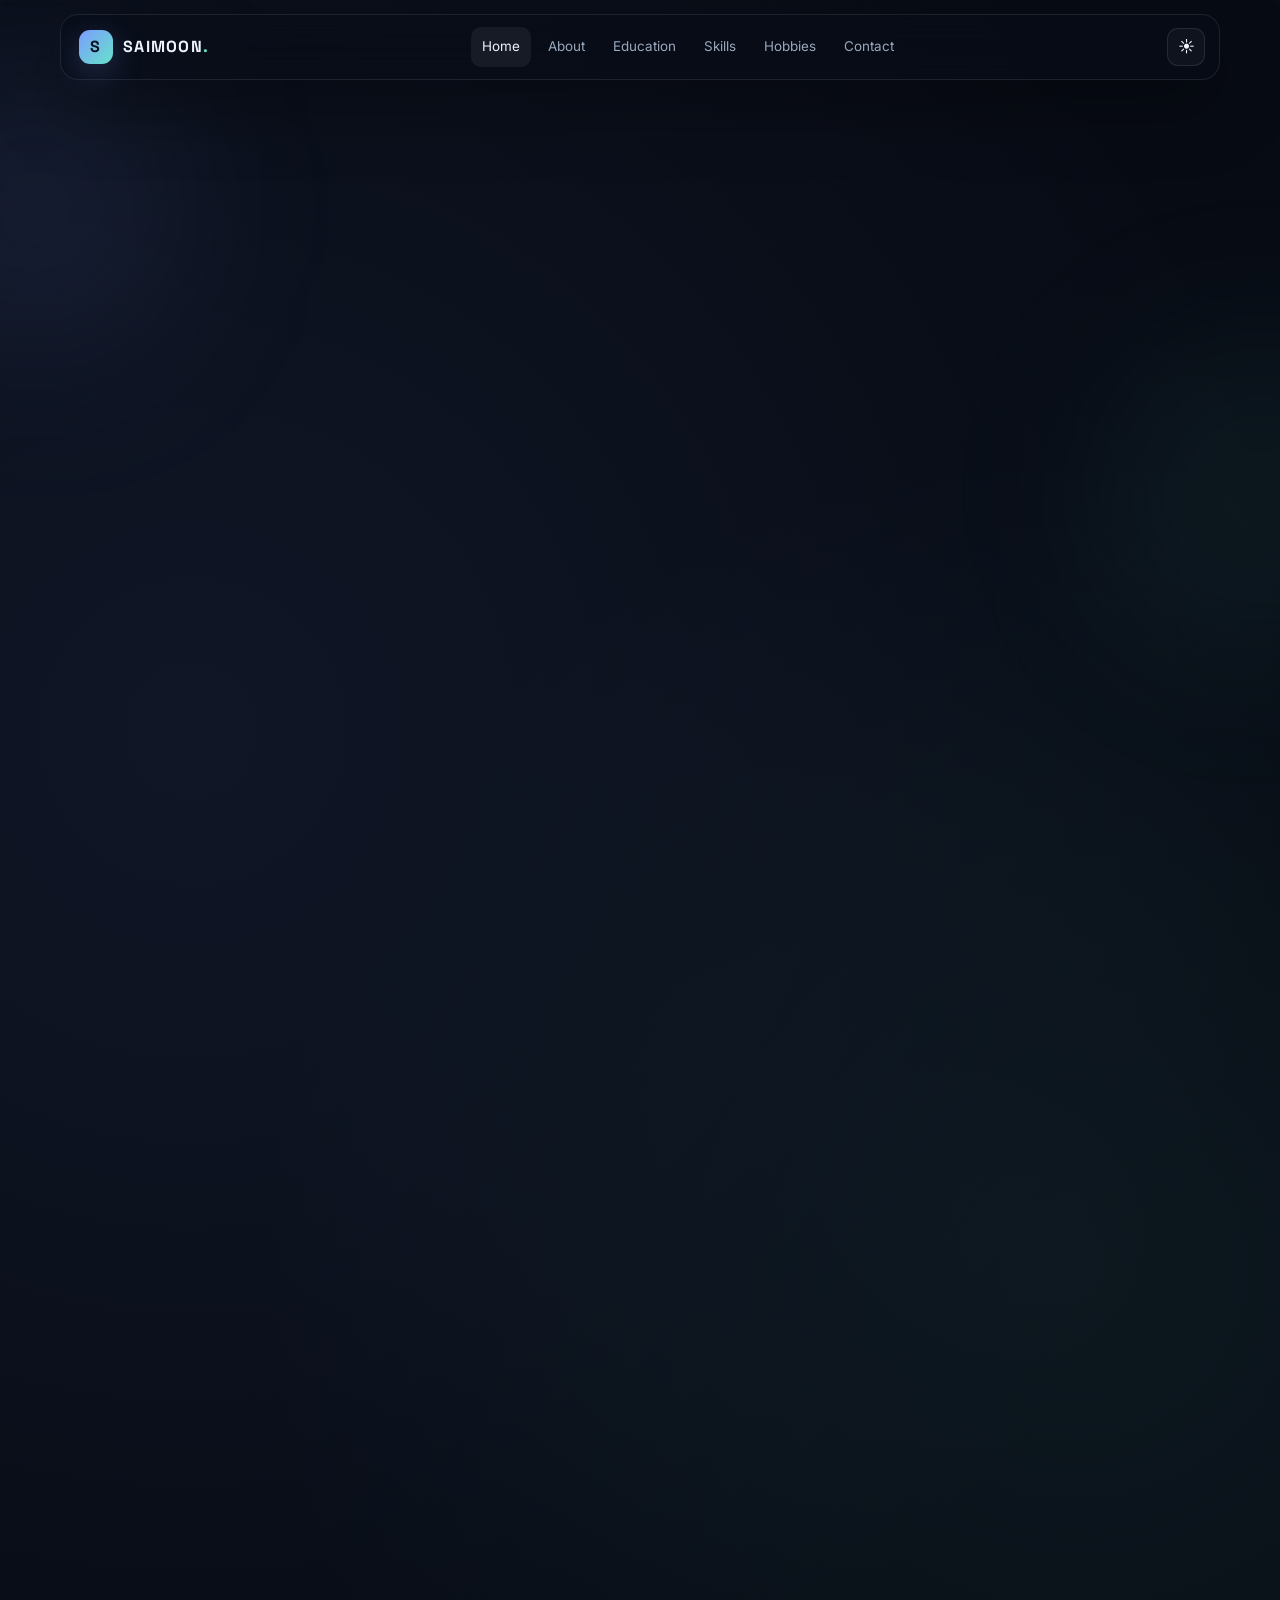
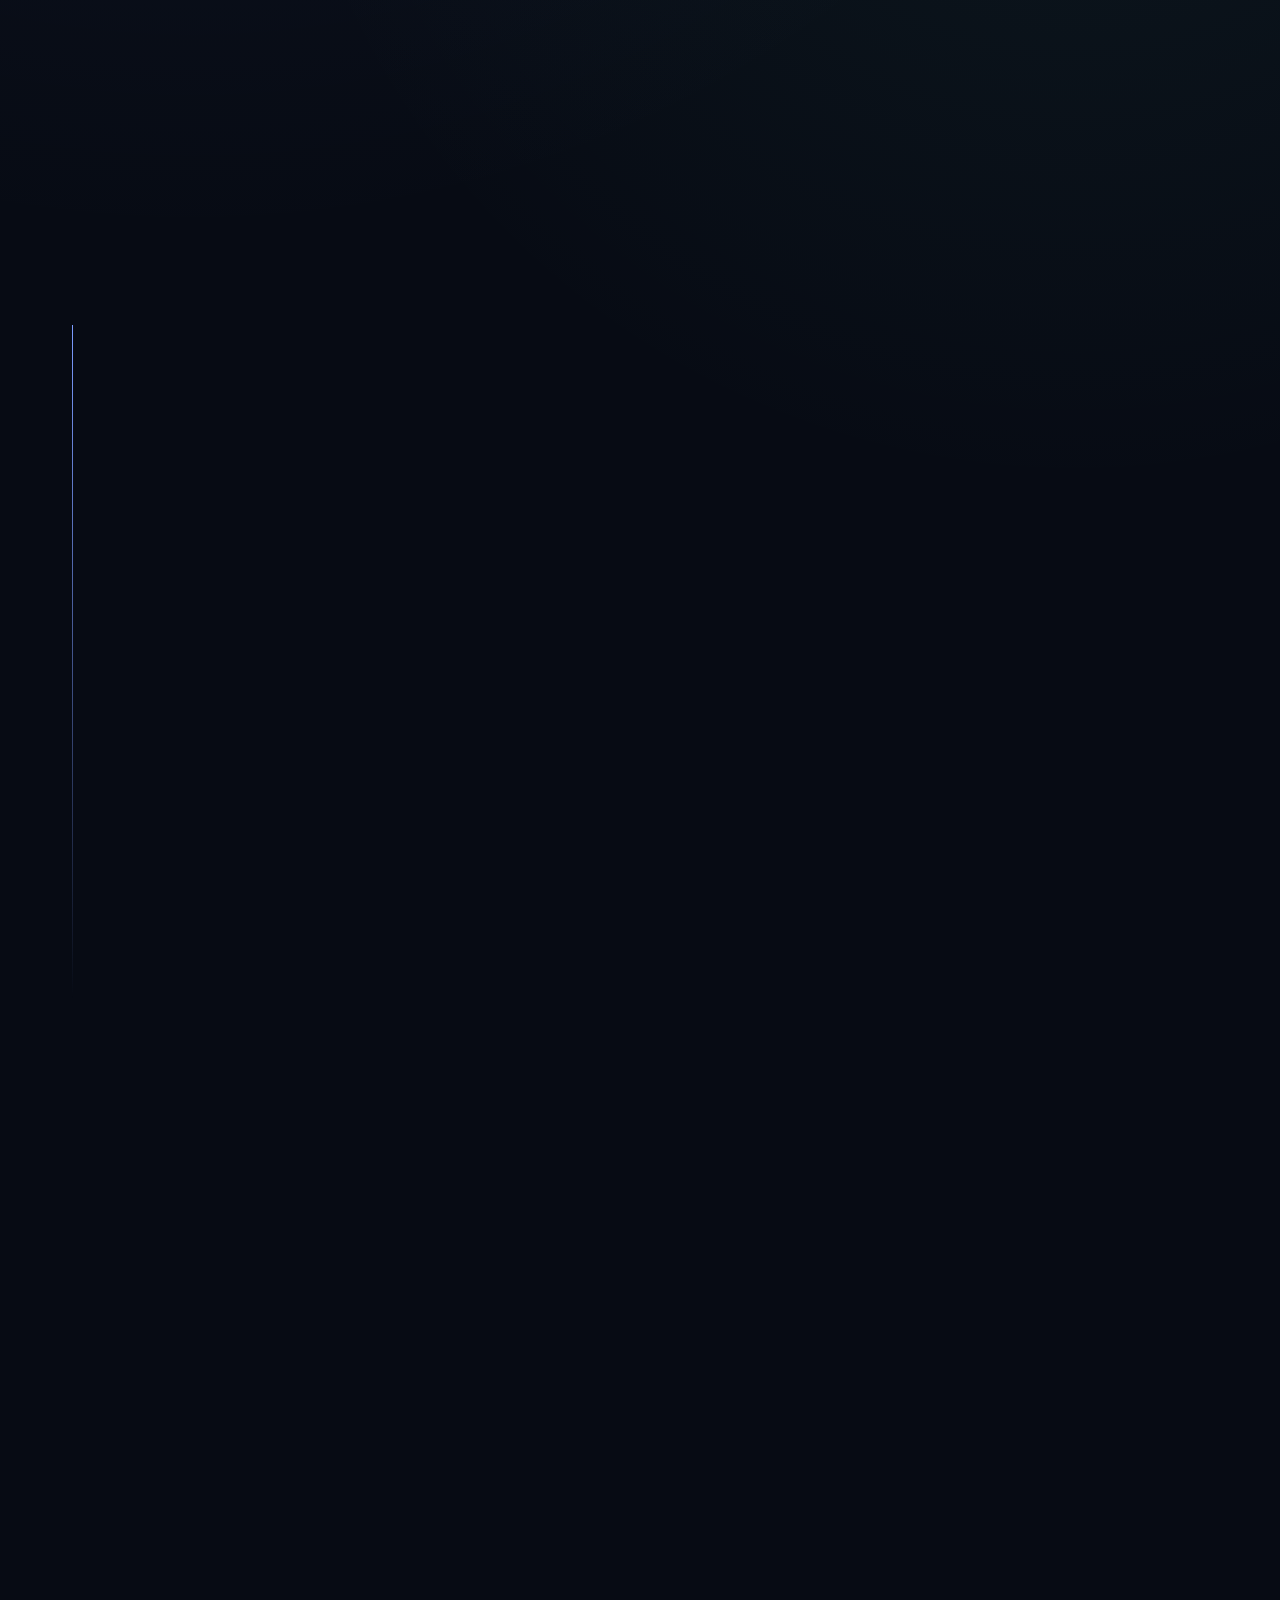
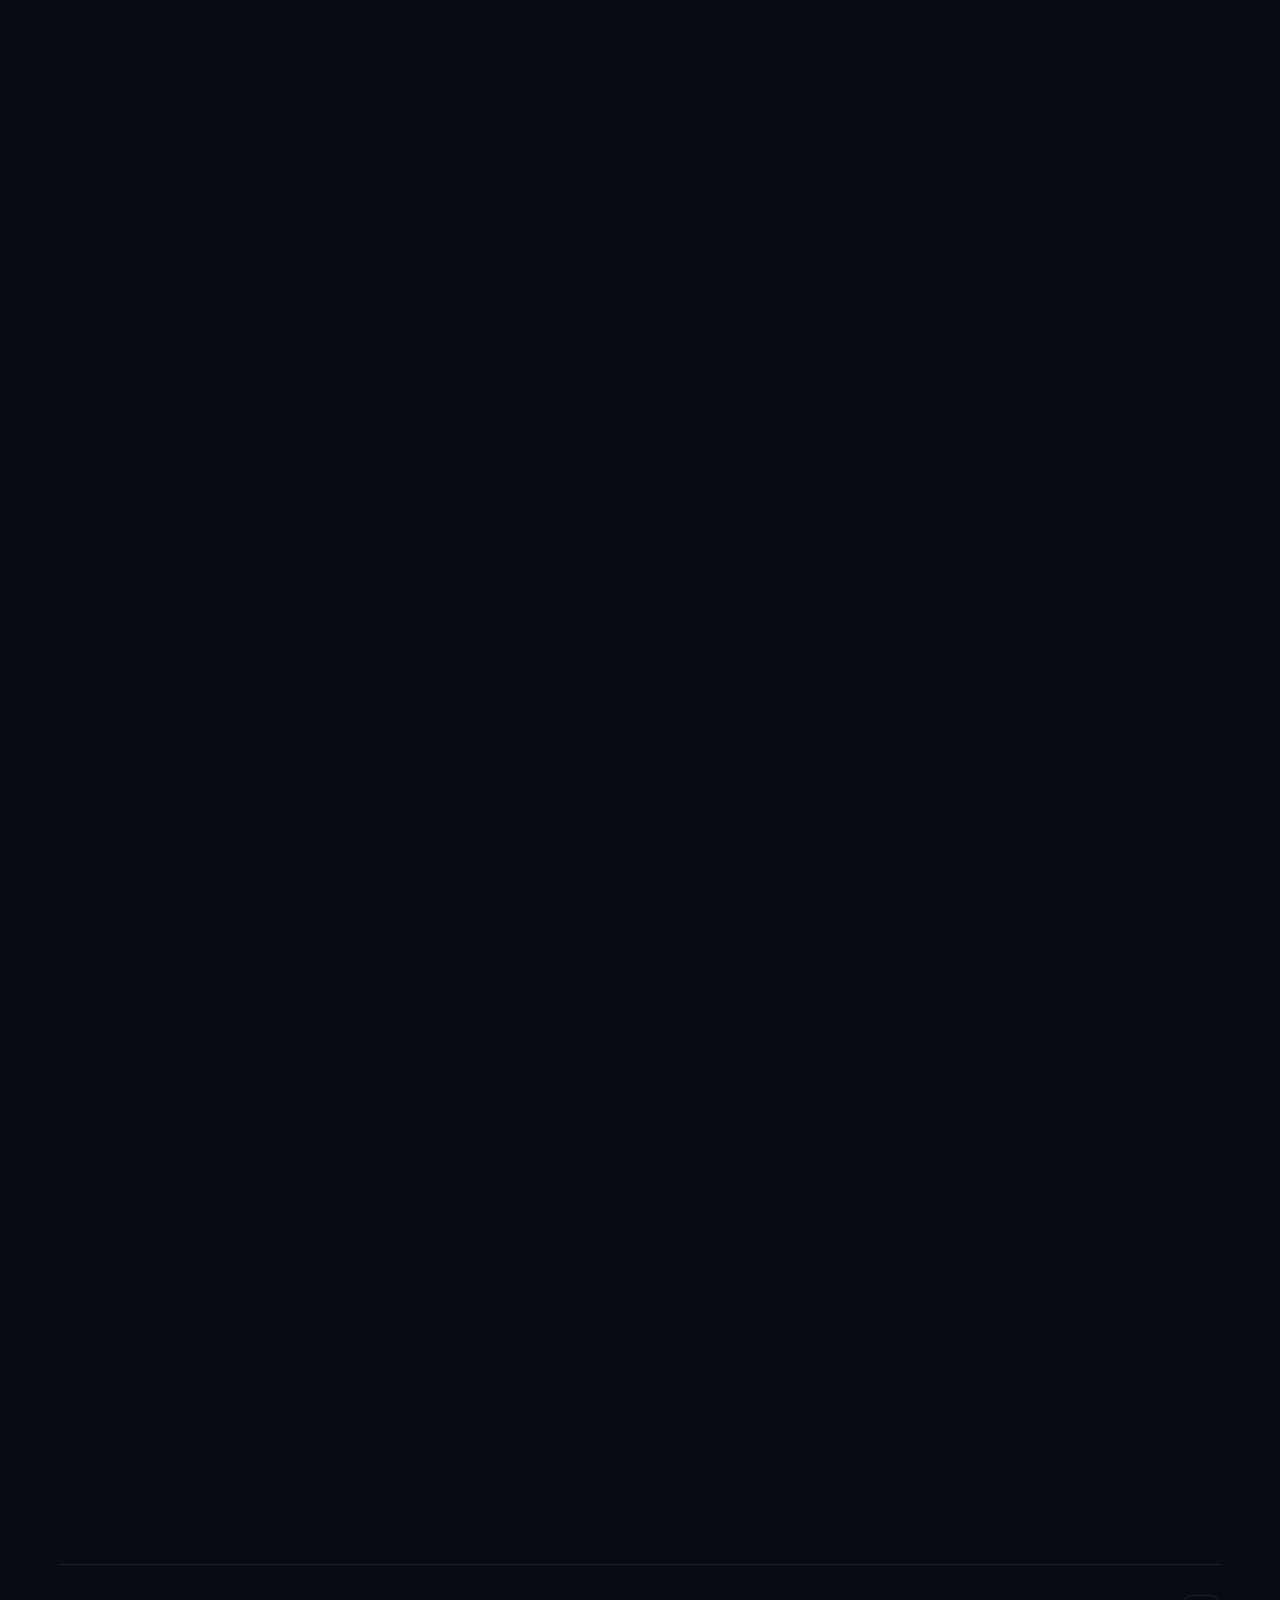
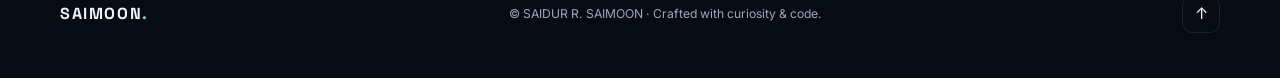
==== index.html @ 202119b1 "Add files via upload" ====
<!DOCTYPE html>
<html lang="en">
<head>
  <meta charset="UTF-8" />
  <meta name="viewport" content="width=device-width, initial-scale=1.0" />
  <meta name="theme-color" content="#0b1020" />
  <meta name="description" content="SAIDUR R. SAIMOON — Student | Soil Science | Web & Digital Enthusiast" />
  <title>SAIDUR R. SAIMOON — Portfolio</title>

  <link rel="preconnect" href="https://fonts.googleapis.com">
  <link rel="preconnect" href="https://fonts.gstatic.com" crossorigin>
  <link href="https://fonts.googleapis.com/css2?family=Inter:wght@400;500;600;700;800&family=Space+Grotesk:wght@500;600;700&display=swap" rel="stylesheet">
  <link rel="stylesheet" href="style.css" />
</head>

<body>
  <div class="bg-grid"></div>
  <div class="orb orb-1"></div>
  <div class="orb orb-2"></div>

  <header class="site-header" id="top">
    <a href="#home" class="brand" aria-label="Saimoon home">
      <span class="brand-mark">S</span>
      <span>SAIMOON<span class="dot">.</span></span>
    </a>

    <nav class="desktop-nav" aria-label="Main navigation">
      <a href="#home" class="nav-link active">Home</a>
      <a href="#about" class="nav-link">About</a>
      <a href="#education" class="nav-link">Education</a>
      <a href="#skills" class="nav-link">Skills</a>
      <a href="#hobbies" class="nav-link">Hobbies</a>
      <a href="#contact" class="nav-link">Contact</a>
    </nav>

    <div class="header-actions">
      <button class="icon-btn" id="themeToggle" aria-label="Toggle theme" title="Toggle theme">
        <span id="themeIcon">☀</span>
      </button>
      <button class="menu-btn icon-btn" id="menuToggle" aria-label="Open menu" aria-expanded="false">
        <span>☰</span>
      </button>
    </div>
  </header>

  <div class="mobile-menu" id="mobileMenu">
    <a href="#home">Home</a>
    <a href="#about">About</a>
    <a href="#education">Education</a>
    <a href="#skills">Skills</a>
    <a href="#hobbies">Hobbies</a>
    <a href="#contact">Contact</a>
  </div>

  <main>
    <section class="hero section" id="home">
      <div class="hero-content reveal">
        <p class="eyebrow"><span class="pulse-dot"></span> Available for Opportunities</p>
        <p class="hero-kicker">HELLO, I'M</p>
        <h1>SAIDUR R.<br><span>SAIMOON</span></h1>

        <div class="typing-wrap">
          <span>I’m a </span>
          <span id="typingText">Soil Science Student</span><span class="cursor">|</span>
        </div>

        <p class="hero-copy">
          Building a life around learning, creativity and useful digital skills —
          while studying Soil Science and exploring the web one project at a time.
        </p>

        <div class="hero-buttons">
          <a href="#about" class="btn btn-primary">Explore My Profile <span>↗</span></a>
          <a href="#contact" class="btn btn-ghost">Let's Connect</a>
        </div>

        <div class="mini-stats">
          <div><strong>2025–26</strong><span>Academic Session</span></div>
          <div><strong>Soil Science</strong><span>Department</span></div>
          <div><strong>Barishal</strong><span>Based In</span></div>
        </div>
      </div>

      <div class="hero-visual reveal reveal-delay">
        <div class="portrait-card">
          <div class="scanline"></div>
          <div class="portrait-ring ring-outer"></div>
          <div class="portrait-ring ring-inner"></div>
          <div class="portrait-core">
            <div class="initials">SR</div>
            <span>SAIMOON</span>
          </div>
          <div class="floating-tag tag-1">🌱 Soil Science</div>
          <div class="floating-tag tag-2">💻 Web & Digital</div>
          <div class="floating-tag tag-3">✦ Creative Mind</div>
        </div>
      </div>
    </section>

    <section class="section" id="about">
      <div class="section-heading reveal">
        <span class="section-number">01</span>
        <div>
          <p class="eyebrow">A little about me</p>
          <h2>Who Am I<span class="gradient-text">?</span></h2>
        </div>
      </div>

      <div class="about-grid">
        <article class="glass-card about-main reveal">
          <div class="card-icon">✦</div>
          <h3>Student, learner & creator</h3>
          <p>
            I’m an undergraduate Soil Science student with a growing interest in
            web design, programming, documentation and digital creativity.
            I enjoy taking an idea, giving it structure, and turning it into
            something simple, useful and visually clean.
          </p>
          <p>
            I believe progress comes from staying curious. So alongside academics,
            I keep building practical skills in communication, computer operation,
            Microsoft Office, internet research and basic web development.
          </p>

          <div class="quote-box">
            <span class="quote-mark">“</span>
            <p>Learn something. Build something. Improve something.</p>
          </div>
        </article>

        <aside class="glass-card facts-card reveal reveal-delay">
          <div class="facts-title">Quick Facts</div>
          <div class="fact-row"><span>College</span><strong>Government Barishal College</strong></div>
          <div class="fact-row"><span>Department</span><strong>Soil Science</strong></div>
          <div class="fact-row"><span>Location</span><strong>Barishal Sadar</strong></div>
          <div class="fact-row"><span>Blood Group</span><strong>B+</strong></div>
          <div class="fact-row"><span>Status</span><strong>Single</strong></div>
          <div class="fact-row"><span>Email</span><strong>srsaimoon@proton.me</strong></div>
        </aside>
      </div>
    </section>

    <section class="section" id="education">
      <div class="section-heading reveal">
        <span class="section-number">02</span>
        <div>
          <p class="eyebrow">My academic journey</p>
          <h2>Education<span class="gradient-text">.</span></h2>
        </div>
      </div>

      <div class="timeline">
        <article class="timeline-item reveal">
          <div class="timeline-dot"></div>
          <div class="timeline-year">2025 — PRESENT</div>
          <div class="timeline-card glass-card">
            <span class="timeline-label">01 · CURRENT</span>
            <h3>B.Sc. (Hons.) — Soil Science</h3>
            <p class="institution">Government Barishal College</p>
            <p>
              Currently studying in 1st year with a focus on soil science,
              scientific learning and developing practical digital skills.
            </p>
          </div>
        </article>

        <article class="timeline-item reveal">
          <div class="timeline-dot"></div>
          <div class="timeline-year">2025</div>
          <div class="timeline-card glass-card">
            <span class="timeline-label">02 · COMPLETED</span>
            <h3>HSC — Science</h3>
            <p class="institution">Charfesson Government College</p>
            <p>Science group · GPA 3.08</p>
          </div>
        </article>

        <article class="timeline-item reveal">
          <div class="timeline-dot"></div>
          <div class="timeline-year">2023</div>
          <div class="timeline-card glass-card">
            <span class="timeline-label">03 · COMPLETED</span>
            <h3>SSC — Science</h3>
            <p class="institution">Char Aicha Secondary School</p>
            <p>Science group · GPA 4.56</p>
          </div>
        </article>
      </div>
    </section>

    <section class="section" id="skills">
      <div class="section-heading reveal">
        <span class="section-number">03</span>
        <div>
          <p class="eyebrow">What I can work with</p>
          <h2>Skills<span class="gradient-text">.</span></h2>
        </div>
      </div>

      <div class="skills-layout">
        <div class="skill-panel glass-card reveal">
          <h3>Digital & Office</h3>

          <div class="skill">
            <div class="skill-top"><span>HTML / CSS</span><strong>75%</strong></div>
            <div class="bar"><span style="width:75%"></span></div>
          </div>
          <div class="skill">
            <div class="skill-top"><span>Basic JavaScript</span><strong>60%</strong></div>
            <div class="bar"><span style="width:60%"></span></div>
          </div>
          <div class="skill">
            <div class="skill-top"><span>Microsoft Word</span><strong>85%</strong></div>
            <div class="bar"><span style="width:85%"></span></div>
          </div>
          <div class="skill">
            <div class="skill-top"><span>Microsoft Excel</span><strong>78%</strong></div>
            <div class="bar"><span style="width:78%"></span></div>
          </div>
          <div class="skill">
            <div class="skill-top"><span>PowerPoint</span><strong>80%</strong></div>
            <div class="bar"><span style="width:80%"></span></div>
          </div>
        </div>

        <div class="skill-tags-panel glass-card reveal reveal-delay">
          <h3>Core Strengths</h3>
          <div class="tag-cloud">
            <span>Communication</span>
            <span>Teamwork</span>
            <span>Problem Solving</span>
            <span>Data Entry</span>
            <span>Document Handling</span>
            <span>Internet Research</span>
            <span>Presentation</span>
            <span>Typing · 30 WPM</span>
            <span>Time Management</span>
            <span>Adaptability</span>
            <span>Bangla</span>
            <span>English</span>
          </div>

          <div class="language-box">
            <div>
              <span>Bangla</span><strong>Fluent</strong>
            </div>
            <div>
              <span>English</span><strong>Working proficiency</strong>
            </div>
          </div>
        </div>
      </div>
    </section>

    <section class="section" id="hobbies">
      <div class="section-heading reveal">
        <span class="section-number">04</span>
        <div>
          <p class="eyebrow">Outside the classroom</p>
          <h2>Things I Enjoy<span class="gradient-text">.</span></h2>
        </div>
      </div>

      <div class="hobby-grid">
        <article class="hobby-card glass-card reveal">
          <span class="hobby-icon">🏊‍♂️</span>
          <h3>Swimming</h3>
          <p>A refreshing way to clear my mind and reset.</p>
        </article>

        <article class="hobby-card glass-card reveal reveal-delay">
          <span class="hobby-icon">🚗</span>
          <h3>Long Drives</h3>
          <p>Quiet roads, fresh air and a little time to think.</p>
        </article>

        <article class="hobby-card glass-card reveal">
          <span class="hobby-icon">🎮</span>
          <h3>Video Games</h3>
          <p>Entertainment, strategy and a fun break from routine.</p>
        </article>

        <article class="hobby-card glass-card reveal reveal-delay">
          <span class="hobby-icon">💻</span>
          <h3>Creating</h3>
          <p>Experimenting with web projects and digital ideas.</p>
        </article>
      </div>
    </section>

    <section class="section contact-section" id="contact">
      <div class="section-heading reveal">
        <span class="section-number">05</span>
        <div>
          <p class="eyebrow">Have something to say?</p>
          <h2>Let's Connect<span class="gradient-text">.</span></h2>
        </div>
      </div>

      <div class="contact-card glass-card reveal">
        <div class="contact-copy">
          <p class="contact-lead">Let’s build something useful, learn something new, or simply say hello.</p>
          <p class="contact-small">Choose a platform below. I’ll get back to you as soon as I can.</p>
        </div>

        <div class="contact-links">
          <a class="contact-link" href="mailto:srsaimoon@proton.me">
            <span class="link-icon">✉</span>
            <span><small>Email</small><strong>srsaimoon@proton.me</strong></span>
            <span>↗</span>
          </a>

          <a class="contact-link" href="https://www.facebook.com/Saidur.R.Saimoon" target="_blank" rel="noopener">
            <span class="link-icon">f</span>
            <span><small>Facebook</small><strong>SAIDUR R. SAIMOON</strong></span>
            <span>↗</span>
          </a>

          <a class="contact-link" href="https://www.instagram.com/s.r.saimoon/" target="_blank" rel="noopener">
            <span class="link-icon">◎</span>
            <span><small>Instagram</small><strong>@s.r.saimoon</strong></span>
            <span>↗</span>
          </a>

          <a class="contact-link" href="https://wa.me/8801610426493" target="_blank" rel="noopener">
            <span class="link-icon">◔</span>
            <span><small>WhatsApp</small><strong>Message me</strong></span>
            <span>↗</span>
          </a>
        </div>
      </div>
    </section>
  </main>

  <footer class="footer">
    <a href="#top" class="footer-brand">SAIMOON<span class="dot">.</span></a>
    <p>© <span id="year"></span> SAIDUR R. SAIMOON · Crafted with curiosity & code.</p>
    <a href="#top" class="back-top" aria-label="Back to top">↑</a>
  </footer>

  <script src="script.js"></script>
</body>
</html>
---- style.css ----
:root{
  --bg:#070b14;
  --bg-soft:#0b1120;
  --panel:rgba(14,21,37,.72);
  --panel-strong:rgba(17,26,45,.9);
  --text:#eef3ff;
  --muted:#9aa8be;
  --line:rgba(255,255,255,.09);
  --accent:#7c9cff;
  --accent-2:#66e3ca;
  --shadow:0 24px 70px rgba(0,0,0,.35);
  --radius:24px;
  --max:1160px;
}

*{box-sizing:border-box;margin:0;padding:0}
html{scroll-behavior:smooth}
body{
  min-height:100vh;
  color:var(--text);
  background:
    radial-gradient(circle at 15% 15%,rgba(124,156,255,.08),transparent 26%),
    radial-gradient(circle at 84% 26%,rgba(102,227,202,.06),transparent 22%),
    var(--bg);
  font-family:Inter,sans-serif;
  line-height:1.6;
  overflow-x:hidden;
}

body.light{
  --bg:#f2f5fb;
  --bg-soft:#eaf0fa;
  --panel:rgba(255,255,255,.72);
  --panel-strong:rgba(255,255,255,.9);
  --text:#101828;
  --muted:#5b6678;
  --line:rgba(16,24,40,.1);
  --shadow:0 24px 70px rgba(20,33,61,.12);
}

a{text-decoration:none;color:inherit}
button{font:inherit}

.bg-grid{
  position:fixed;inset:0;pointer-events:none;opacity:.35;z-index:-3;
  background-image:
    linear-gradient(rgba(255,255,255,.025) 1px,transparent 1px),
    linear-gradient(90deg,rgba(255,255,255,.025) 1px,transparent 1px);
  background-size:48px 48px;
  mask-image:linear-gradient(to bottom,black,transparent 85%);
}
.orb{position:fixed;border-radius:50%;filter:blur(90px);pointer-events:none;z-index:-2}
.orb-1{width:270px;height:270px;background:rgba(124,156,255,.11);top:8%;left:-100px}
.orb-2{width:300px;height:300px;background:rgba(102,227,202,.07);top:38%;right:-130px}

.site-header{
  position:fixed;top:14px;left:50%;transform:translateX(-50%);
  width:min(calc(100% - 24px),var(--max));
  display:flex;align-items:center;justify-content:space-between;gap:16px;
  padding:12px 14px 12px 18px;
  border:1px solid var(--line);
  background:rgba(8,13,24,.66);
  backdrop-filter:blur(18px);
  -webkit-backdrop-filter:blur(18px);
  border-radius:18px;
  box-shadow:var(--shadow);
  z-index:1000;
}
body.light .site-header{background:rgba(255,255,255,.72)}
.brand{display:flex;align-items:center;gap:10px;font-weight:800;letter-spacing:.08em;font-family:"Space Grotesk",sans-serif}
.brand-mark{
  width:34px;height:34px;display:grid;place-items:center;border-radius:11px;
  background:linear-gradient(135deg,var(--accent),var(--accent-2));
  color:#08101e;font-weight:900;
  box-shadow:0 8px 30px rgba(124,156,255,.25);
}
.dot{color:var(--accent-2)}
.desktop-nav{display:flex;gap:6px}
.nav-link{
  padding:9px 11px;border-radius:10px;color:var(--muted);
  font-size:.84rem;transition:.25s ease;
}
.nav-link:hover,.nav-link.active{color:var(--text);background:rgba(255,255,255,.06)}
.header-actions{display:flex;gap:7px}
.icon-btn{
  width:38px;height:38px;border:1px solid var(--line);background:rgba(255,255,255,.035);
  color:var(--text);border-radius:11px;cursor:pointer;transition:.25s ease;
}
.icon-btn:hover{transform:translateY(-2px);background:rgba(255,255,255,.08)}
.menu-btn{display:none}

.mobile-menu{
  position:fixed;top:78px;left:12px;right:12px;z-index:999;
  padding:10px;border:1px solid var(--line);border-radius:18px;
  background:var(--panel-strong);backdrop-filter:blur(20px);
  display:grid;gap:5px;transform:translateY(-14px);opacity:0;pointer-events:none;transition:.25s ease;
}
.mobile-menu.show{transform:translateY(0);opacity:1;pointer-events:auto}
.mobile-menu a{padding:13px 14px;border-radius:12px;color:var(--muted)}
.mobile-menu a:hover{background:rgba(255,255,255,.06);color:var(--text)}

.section{
  width:min(calc(100% - 32px),var(--max));
  margin:0 auto;
  padding:110px 0;
  position:relative;
}
.hero{
  min-height:100vh;display:grid;grid-template-columns:1.05fr .95fr;align-items:center;gap:45px;
  padding-top:140px;
}
.hero-content{max-width:700px}
.eyebrow,.hero-kicker,.timeline-year,.timeline-label,.section-number{
  text-transform:uppercase;letter-spacing:.17em;font-size:.72rem;font-weight:700;color:var(--muted)
}
.eyebrow{display:flex;align-items:center;gap:10px;margin-bottom:16px}
.pulse-dot{width:8px;height:8px;border-radius:50%;background:#63e6be;box-shadow:0 0 0 6px rgba(99,230,190,.08);animation:pulse 1.8s infinite}
.hero-kicker{margin-bottom:10px}
.hero h1{
  font-family:"Space Grotesk",sans-serif;
  font-size:clamp(3.4rem,8vw,6.6rem);line-height:.93;letter-spacing:-.055em;font-weight:700;
}
.hero h1 span{
  background:linear-gradient(110deg,var(--text),var(--accent),var(--accent-2));
  -webkit-background-clip:text;background-clip:text;color:transparent;
}
.typing-wrap{margin-top:25px;font-family:"Space Grotesk",sans-serif;font-size:clamp(1.1rem,2vw,1.45rem);font-weight:600;color:var(--muted)}
#typingText{color:var(--text)}
.cursor{color:var(--accent-2);animation:blink .9s step-end infinite}
.hero-copy{max-width:620px;color:var(--muted);margin-top:18px;font-size:1rem}
.hero-buttons{display:flex;flex-wrap:wrap;gap:11px;margin-top:28px}
.btn{
  display:inline-flex;align-items:center;justify-content:center;gap:10px;
  min-height:48px;padding:0 18px;border-radius:13px;border:1px solid var(--line);font-weight:700;font-size:.9rem;transition:.25s ease;
}
.btn-primary{background:linear-gradient(135deg,var(--accent),#90a9ff);color:#08101d;border:none}
.btn-primary:hover{transform:translateY(-3px);box-shadow:0 14px 35px rgba(124,156,255,.22)}
.btn-ghost{background:rgba(255,255,255,.025);color:var(--text)}
.btn-ghost:hover{transform:translateY(-3px);background:rgba(255,255,255,.07)}

.mini-stats{display:grid;grid-template-columns:repeat(3,1fr);gap:12px;margin-top:40px;max-width:620px}
.mini-stats div{padding:14px 0;border-top:1px solid var(--line)}
.mini-stats strong{display:block;font-size:.95rem}
.mini-stats span{display:block;color:var(--muted);font-size:.74rem;margin-top:3px}

.hero-visual{display:grid;place-items:center;min-height:540px}
.portrait-card{
  width:min(100%,420px);aspect-ratio:1/1;position:relative;display:grid;place-items:center;
  border-radius:34px;border:1px solid var(--line);
  background:
    radial-gradient(circle at 50% 45%,rgba(124,156,255,.13),transparent 35%),
    linear-gradient(145deg,rgba(255,255,255,.055),rgba(255,255,255,.015));
  box-shadow:var(--shadow);overflow:hidden;
}
.portrait-card:before{
  content:"";position:absolute;inset:14px;border:1px dashed rgba(255,255,255,.08);border-radius:28px;
}
.scanline{position:absolute;left:0;right:0;top:24%;height:1px;background:linear-gradient(90deg,transparent,var(--accent),transparent);animation:scan 4s linear infinite;opacity:.55}
.portrait-ring{position:absolute;border-radius:50%;border:1px solid rgba(124,156,255,.23)}
.ring-outer{width:70%;height:70%;animation:spin 18s linear infinite}
.ring-inner{width:54%;height:54%;border-color:rgba(102,227,202,.25);animation:spin 12s linear infinite reverse}
.portrait-core{
  width:46%;aspect-ratio:1/1;border-radius:50%;display:flex;flex-direction:column;align-items:center;justify-content:center;
  border:1px solid rgba(255,255,255,.14);
  background:radial-gradient(circle at 40% 30%,rgba(124,156,255,.35),rgba(7,11,20,.88));
  box-shadow:0 24px 70px rgba(0,0,0,.32),inset 0 0 40px rgba(255,255,255,.04);
}
.initials{font-family:"Space Grotesk",sans-serif;font-size:clamp(3rem,8vw,5.6rem);font-weight:700;line-height:1}
.portrait-core span{margin-top:7px;letter-spacing:.18em;font-size:.65rem;color:var(--muted)}
.floating-tag{
  position:absolute;padding:9px 12px;border:1px solid var(--line);border-radius:11px;
  background:rgba(7,11,20,.68);backdrop-filter:blur(10px);font-size:.74rem;color:var(--muted);
  box-shadow:0 10px 28px rgba(0,0,0,.2);animation:float 4s ease-in-out infinite;
}
.tag-1{top:17%;left:6%}.tag-2{right:5%;top:34%;animation-delay:.8s}.tag-3{bottom:13%;left:18%;animation-delay:1.4s}

.section-heading{display:flex;align-items:flex-start;gap:18px;margin-bottom:42px}
.section-number{padding-top:8px;color:var(--accent)}
.section-heading h2{font-family:"Space Grotesk",sans-serif;font-size:clamp(2.2rem,4vw,3.6rem);letter-spacing:-.035em;line-height:1}
.gradient-text{color:var(--accent)}

.about-grid{display:grid;grid-template-columns:1.25fr .75fr;gap:18px}
.glass-card{
  background:var(--panel);border:1px solid var(--line);border-radius:var(--radius);
  box-shadow:var(--shadow);backdrop-filter:blur(18px);-webkit-backdrop-filter:blur(18px);
}
.about-main{padding:34px}
.about-main h3{font-family:"Space Grotesk",sans-serif;font-size:1.55rem;margin:10px 0 14px}
.about-main p{color:var(--muted);margin-top:12px}
.card-icon{
  width:44px;height:44px;display:grid;place-items:center;border-radius:13px;
  background:rgba(124,156,255,.12);border:1px solid rgba(124,156,255,.18);color:var(--accent)
}
.quote-box{margin-top:25px;padding:18px;border-left:2px solid var(--accent);background:rgba(255,255,255,.02);border-radius:0 14px 14px 0;display:flex;gap:12px;align-items:flex-start}
.quote-mark{font-family:Georgia,serif;font-size:2.3rem;line-height:.7;color:var(--accent)}
.quote-box p{margin:0;color:var(--text);font-family:"Space Grotesk",sans-serif;font-weight:600}
.facts-card{padding:28px}
.facts-title{font-family:"Space Grotesk",sans-serif;font-size:1.2rem;font-weight:700;margin-bottom:18px}
.fact-row{display:flex;justify-content:space-between;gap:20px;padding:13px 0;border-bottom:1px solid var(--line)}
.fact-row:last-child{border-bottom:0}
.fact-row span{color:var(--muted);font-size:.84rem}.fact-row strong{text-align:right;font-size:.86rem}

.timeline{position:relative;margin-top:10px}
.timeline:before{content:"";position:absolute;left:12px;top:10px;bottom:10px;width:1px;background:linear-gradient(var(--accent),transparent)}
.timeline-item{position:relative;padding-left:45px;margin-bottom:28px}
.timeline-dot{
  position:absolute;left:5px;top:10px;width:15px;height:15px;border-radius:50%;
  background:var(--bg);border:3px solid var(--accent);box-shadow:0 0 0 7px rgba(124,156,255,.08)
}
.timeline-year{margin-bottom:8px}
.timeline-card{padding:26px}
.timeline-label{color:var(--accent-2);font-size:.66rem}
.timeline-card h3{font-family:"Space Grotesk",sans-serif;font-size:1.35rem;margin:7px 0}
.institution{font-weight:600;color:var(--text);margin-bottom:7px}.timeline-card p:last-child{color:var(--muted)}

.skills-layout{display:grid;grid-template-columns:1fr 1fr;gap:18px}
.skill-panel,.skill-tags-panel{padding:30px}
.skill-panel h3,.skill-tags-panel h3{font-family:"Space Grotesk",sans-serif;font-size:1.2rem;margin-bottom:23px}
.skill{margin:18px 0}
.skill-top{display:flex;justify-content:space-between;font-size:.84rem;margin-bottom:8px}.skill-top strong{color:var(--accent)}
.bar{height:8px;border-radius:99px;background:rgba(255,255,255,.06);overflow:hidden}
.bar span{display:block;height:100%;border-radius:99px;background:linear-gradient(90deg,var(--accent),var(--accent-2));transform-origin:left;animation:grow 1.5s ease both}
.tag-cloud{display:flex;flex-wrap:wrap;gap:9px}
.tag-cloud span{padding:8px 10px;border-radius:10px;border:1px solid var(--line);background:rgba(255,255,255,.025);color:var(--muted);font-size:.76rem;transition:.22s}
.tag-cloud span:hover{color:var(--text);border-color:rgba(124,156,255,.35);transform:translateY(-2px)}
.language-box{margin-top:28px;padding-top:20px;border-top:1px solid var(--line);display:grid;gap:11px}
.language-box div{display:flex;justify-content:space-between;font-size:.85rem}.language-box span{color:var(--muted)}

.hobby-grid{display:grid;grid-template-columns:repeat(4,1fr);gap:16px}
.hobby-card{padding:24px;min-height:205px;position:relative;overflow:hidden;transition:.25s}
.hobby-card:hover{transform:translateY(-7px);border-color:rgba(124,156,255,.3)}
.hobby-icon{font-size:2rem}.hobby-card h3{font-family:"Space Grotesk",sans-serif;font-size:1.08rem;margin:22px 0 7px}.hobby-card p{color:var(--muted);font-size:.85rem}

.contact-card{padding:30px;display:grid;grid-template-columns:.85fr 1.15fr;gap:25px;align-items:center}
.contact-lead{font-family:"Space Grotesk",sans-serif;font-size:1.55rem;line-height:1.3;font-weight:600}
.contact-small{margin-top:12px;color:var(--muted)}
.contact-links{display:grid;gap:10px}
.contact-link{
  display:grid;grid-template-columns:auto 1fr auto;align-items:center;gap:12px;
  padding:13px 14px;border:1px solid var(--line);border-radius:14px;background:rgba(255,255,255,.02);transition:.22s
}
.contact-link:hover{transform:translateX(4px);background:rgba(255,255,255,.05);border-color:rgba(124,156,255,.26)}
.link-icon{
  width:36px;height:36px;border-radius:10px;display:grid;place-items:center;
  background:rgba(124,156,255,.11);color:var(--accent);font-weight:700
}
.contact-link small{display:block;color:var(--muted);font-size:.67rem;text-transform:uppercase;letter-spacing:.12em}
.contact-link strong{font-size:.84rem}

.footer{
  width:min(calc(100% - 32px),var(--max));margin:0 auto;padding:30px 0 45px;
  display:grid;grid-template-columns:auto 1fr auto;align-items:center;gap:20px;border-top:1px solid var(--line)
}
.footer-brand{font-family:"Space Grotesk",sans-serif;font-weight:700;letter-spacing:.1em}
.footer p{text-align:center;color:var(--muted);font-size:.76rem}
.back-top{width:38px;height:38px;display:grid;place-items:center;border:1px solid var(--line);border-radius:10px;color:var(--text)}

.reveal{opacity:0;transform:translateY(24px);transition:opacity .7s ease,transform .7s ease}
.reveal.revealed{opacity:1;transform:none}
.reveal-delay{transition-delay:.12s}

@keyframes pulse{50%{box-shadow:0 0 0 11px rgba(99,230,190,0)}}
@keyframes blink{50%{opacity:0}}
@keyframes float{0%,100%{transform:translateY(0)}50%{transform:translateY(-8px)}}
@keyframes spin{to{transform:rotate(360deg)}}
@keyframes scan{0%{transform:translateY(0)}100%{transform:translateY(240px)}}
@keyframes grow{from{transform:scaleX(0)}to{transform:scaleX(1)}}

@media (max-width: 920px){
  .desktop-nav{display:none}.menu-btn{display:block}
  .hero{grid-template-columns:1fr;min-height:auto;padding-top:145px}
  .hero-visual{min-height:440px;order:-1}
  .hero-content{text-align:center;margin:0 auto}.eyebrow{justify-content:center}
  .hero-copy{margin-left:auto;margin-right:auto}.hero-buttons{justify-content:center}
  .mini-stats{margin-left:auto;margin-right:auto}
  .about-grid,.skills-layout,.contact-card{grid-template-columns:1fr}
  .hobby-grid{grid-template-columns:repeat(2,1fr)}
}
@media (max-width: 620px){
  .section{width:min(calc(100% - 22px),var(--max));padding:82px 0}
  .site-header{top:9px;width:calc(100% - 18px);padding:10px 11px 10px 14px}
  .brand{font-size:.86rem}.brand-mark{width:31px;height:31px}
  .hero{padding-top:128px}
  .hero h1{font-size:clamp(3rem,16vw,5rem)}
  .hero-visual{min-height:350px}
  .portrait-card{width:min(100%,350px);border-radius:27px}
  .floating-tag{font-size:.68rem;padding:8px 9px}
  .mini-stats{grid-template-columns:1fr;gap:0}
  .mini-stats div{display:flex;justify-content:space-between;align-items:center}
  .mini-stats span{margin:0}
  .section-heading{gap:11px;margin-bottom:29px}.section-number{font-size:.63rem}.section-heading h2{font-size:2.25rem}
  .about-main,.facts-card,.skill-panel,.skill-tags-panel,.contact-card{padding:22px}
  .fact-row{align-items:flex-start}.fact-row strong{max-width:58%}
  .timeline-item{padding-left:33px}.timeline:before{left:9px}.timeline-dot{left:2px}
  .hobby-grid{grid-template-columns:1fr 1fr;gap:10px}.hobby-card{padding:18px;min-height:180px}
  .contact-link strong{font-size:.78rem}
  .footer{grid-template-columns:1fr;justify-items:center;gap:10px}.footer p{text-align:center}
}

@media (prefers-reduced-motion: reduce){
  *,*::before,*::after{scroll-behavior:auto!important;animation:none!important;transition:none!important}
}
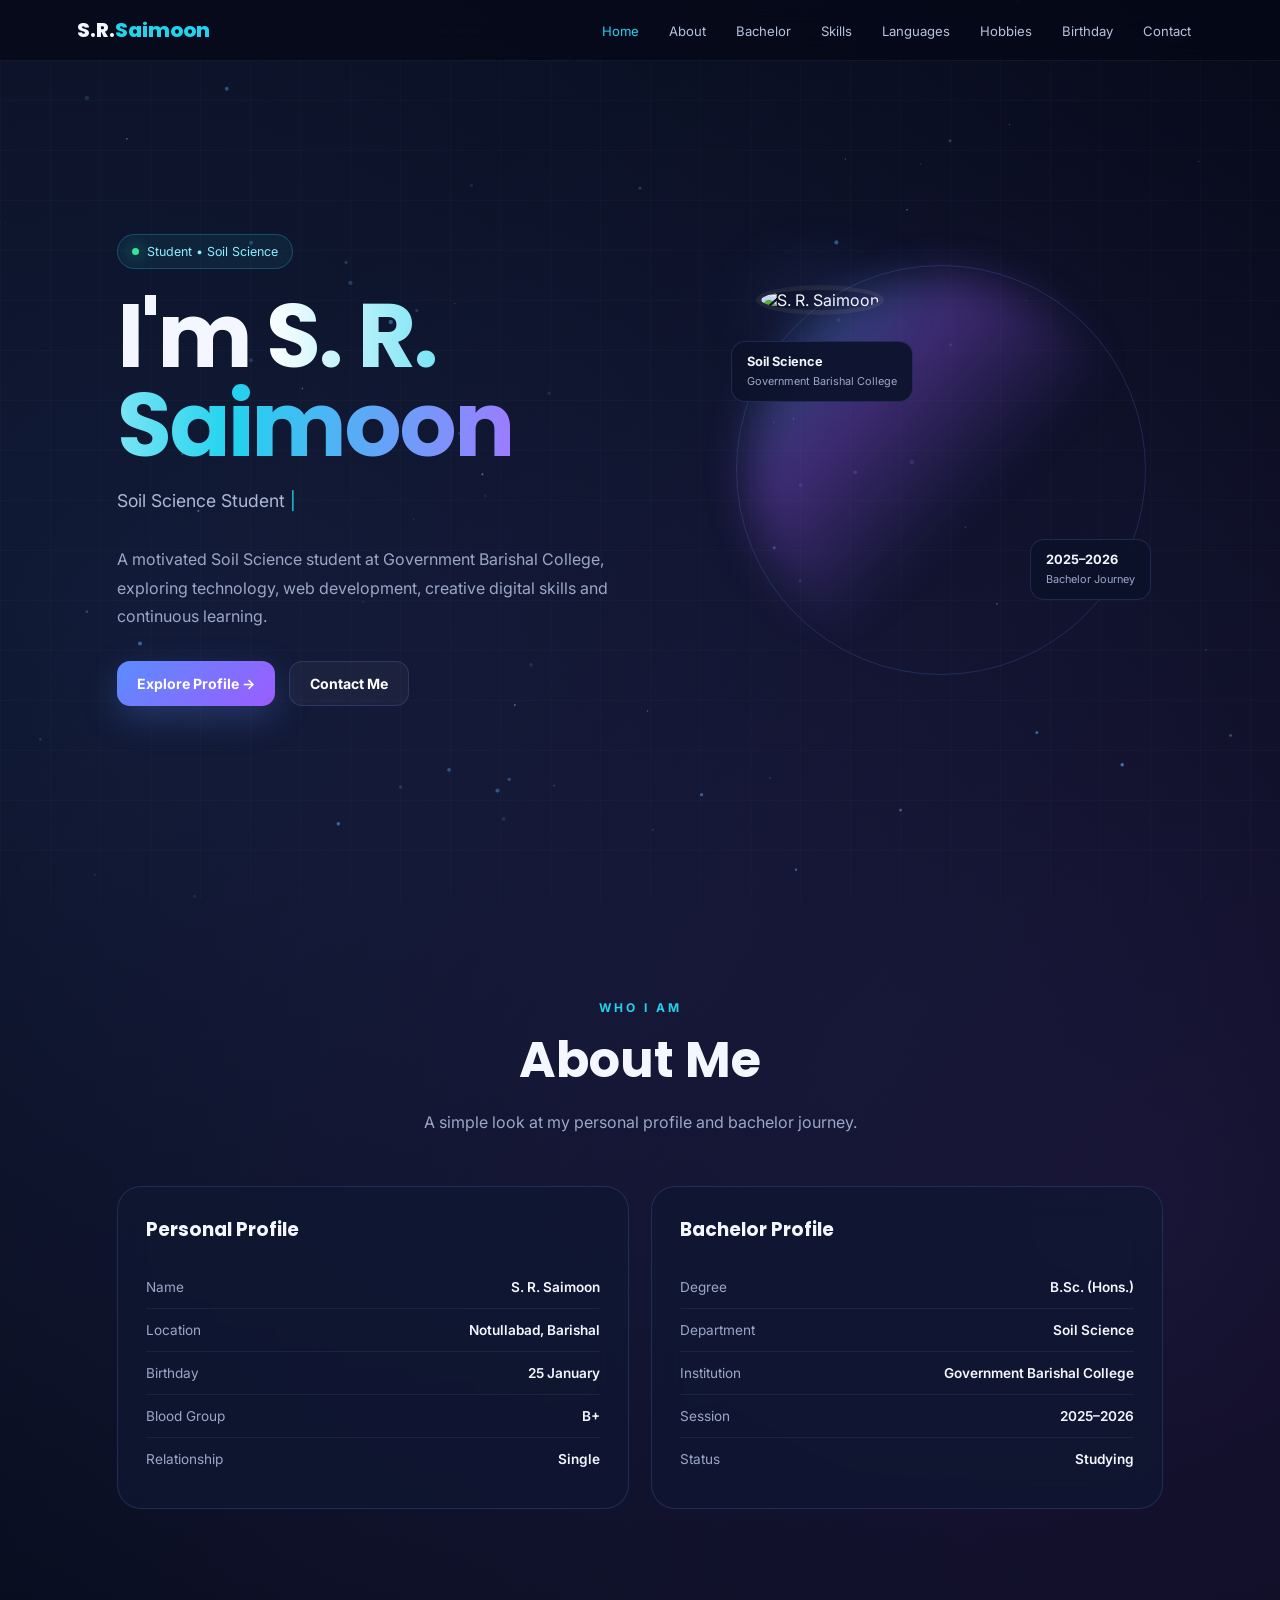
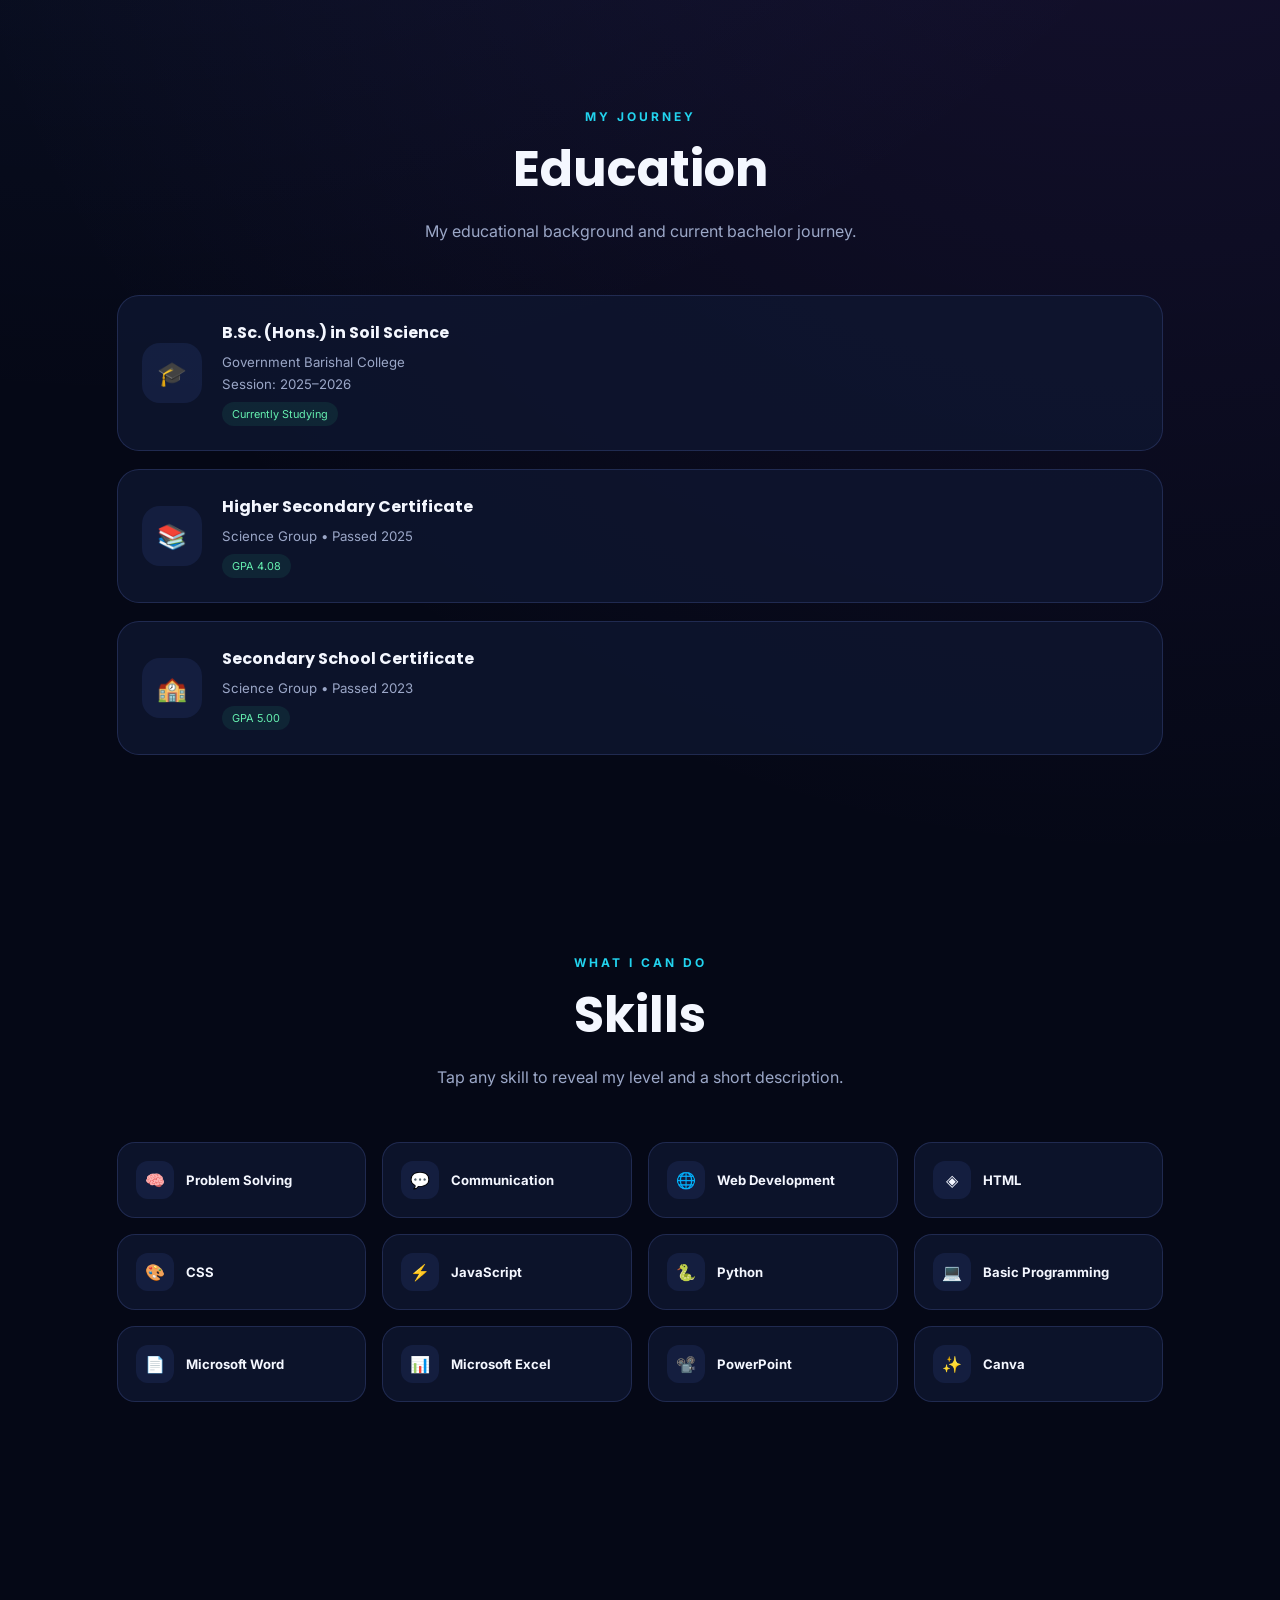
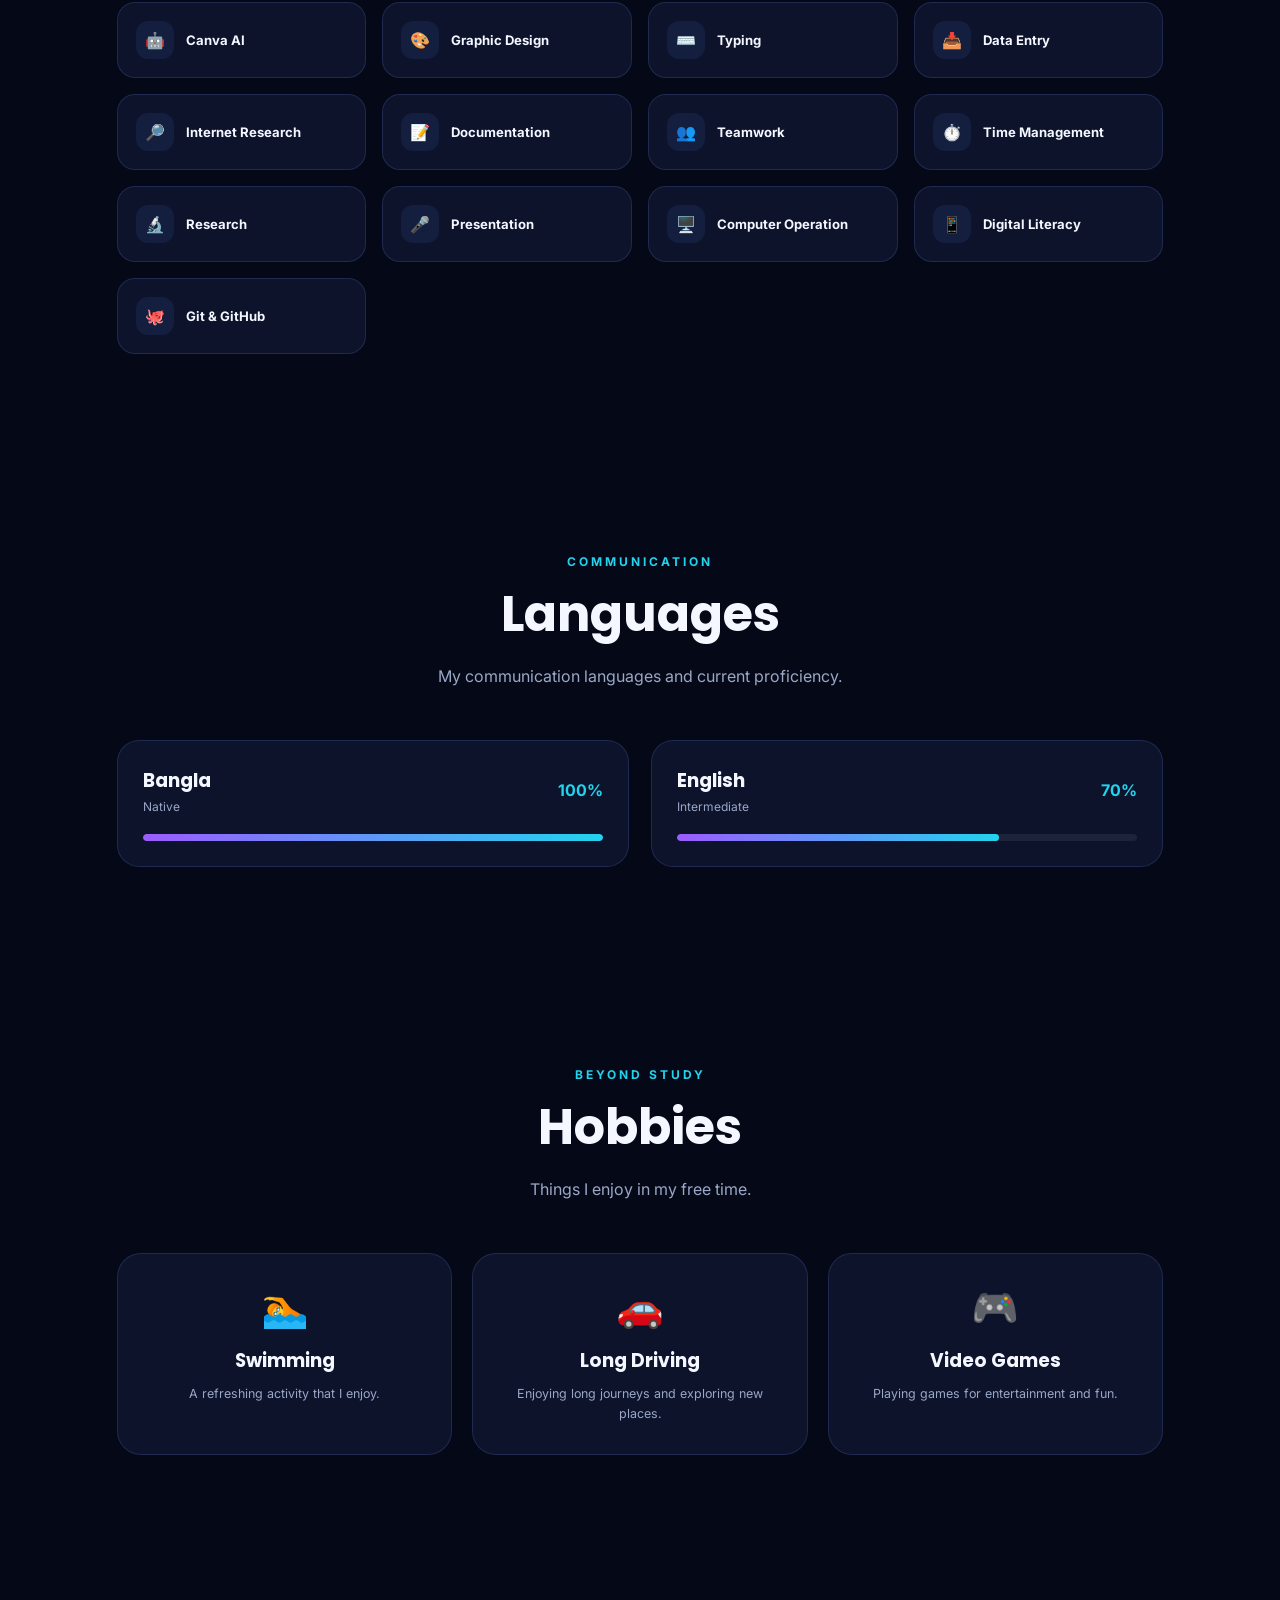
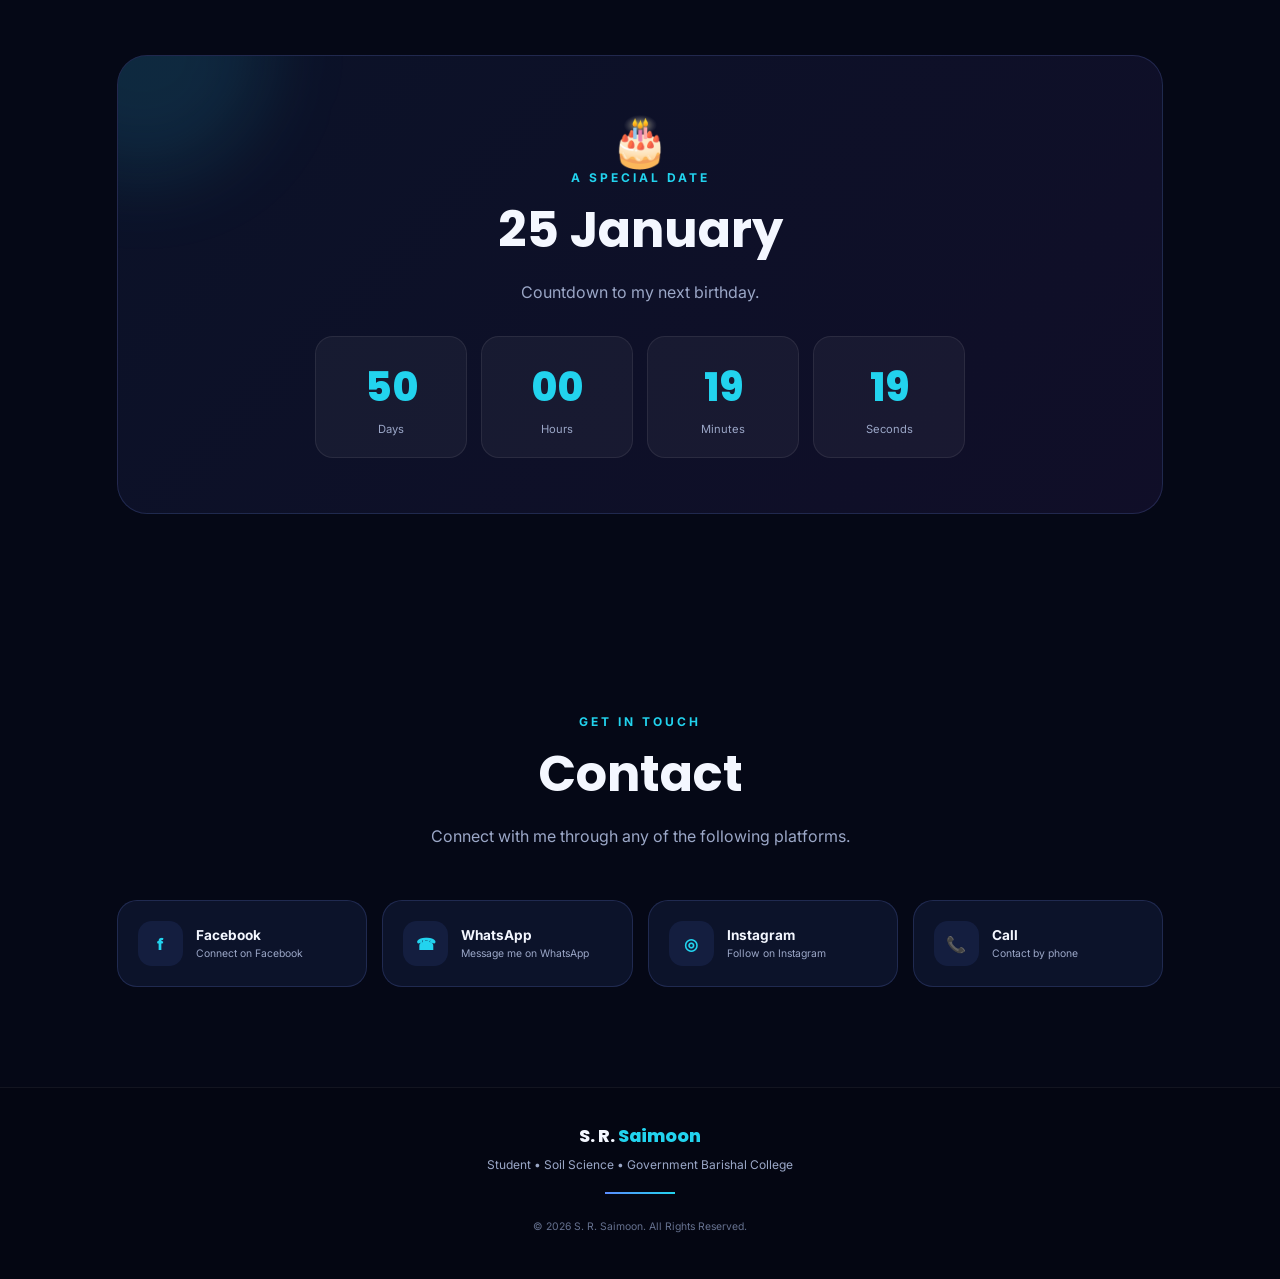
==== commit a3c85157: "Update print statement from 'Hello' to 'Goodbye'" ====
--- a/index.html
+++ b/index.html
@@ -1,343 +1,3586 @@
 <!DOCTYPE html>
 <html lang="en">
 <head>
-  <meta charset="UTF-8" />
-  <meta name="viewport" content="width=device-width, initial-scale=1.0" />
-  <meta name="theme-color" content="#0b1020" />
-  <meta name="description" content="SAIDUR R. SAIMOON — Student | Soil Science | Web & Digital Enthusiast" />
-  <title>SAIDUR R. SAIMOON — Portfolio</title>
-
-  <link rel="preconnect" href="https://fonts.googleapis.com">
-  <link rel="preconnect" href="https://fonts.gstatic.com" crossorigin>
-  <link href="https://fonts.googleapis.com/css2?family=Inter:wght@400;500;600;700;800&family=Space+Grotesk:wght@500;600;700&display=swap" rel="stylesheet">
-  <link rel="stylesheet" href="style.css" />
+
+<meta charset="UTF-8">
+
+<meta name="viewport"
+content="width=device-width, initial-scale=1.0">
+
+<meta name="theme-color" content="#050816">
+
+<title>S. R. Saimoon | Portfolio</title>
+
+<link rel="preconnect"
+href="https://fonts.googleapis.com">
+
+<link rel="preconnect"
+href="https://fonts.gstatic.com"
+crossorigin>
+
+<link href="https://fonts.googleapis.com/css2?family=Inter:wght@400;500;600;700;800&family=Poppins:wght@400;500;600;700;800&display=swap"
+rel="stylesheet">
+
+
+<style>
+
+*{
+    margin:0;
+    padding:0;
+    box-sizing:border-box;
+    scroll-behavior:smooth;
+}
+
+:root{
+    --bg:#050816;
+    --bg2:#080d20;
+    --card:rgba(15,23,50,.75);
+    --border:rgba(120,150,255,.18);
+    --text:#f4f7ff;
+    --muted:#9ba7c7;
+    --blue:#5b8cff;
+    --cyan:#22d3ee;
+    --purple:#9b5cff;
+    --green:#35e39a;
+}
+
+body{
+    font-family:"Inter",sans-serif;
+    color:var(--text);
+    background:
+    radial-gradient(
+        circle at 10% 10%,
+        rgba(91,140,255,.14),
+        transparent 25%
+    ),
+    radial-gradient(
+        circle at 90% 20%,
+        rgba(155,92,255,.12),
+        transparent 25%
+    ),
+    var(--bg);
+
+    overflow-x:hidden;
+}
+
+body::before{
+    content:"";
+    position:fixed;
+    inset:0;
+    pointer-events:none;
+
+    background-image:
+    linear-gradient(
+        rgba(255,255,255,.018) 1px,
+        transparent 1px
+    ),
+    linear-gradient(
+        90deg,
+        rgba(255,255,255,.018) 1px,
+        transparent 1px
+    );
+
+    background-size:50px 50px;
+    z-index:-2;
+}
+
+a{
+    text-decoration:none;
+    color:inherit;
+}
+
+button{
+    font-family:inherit;
+}
+
+canvas{
+    position:fixed;
+    inset:0;
+    pointer-events:none;
+    z-index:-1;
+}
+
+
+/* NAVBAR */
+
+.navbar{
+    position:fixed;
+    top:0;
+    left:0;
+    width:100%;
+    z-index:1000;
+
+    padding:15px 6%;
+
+    background:rgba(5,8,22,.72);
+    backdrop-filter:blur(18px);
+
+    border-bottom:
+    1px solid rgba(255,255,255,.06);
+}
+
+.nav-inner{
+    max-width:1250px;
+    margin:auto;
+
+    display:flex;
+    align-items:center;
+    justify-content:space-between;
+}
+
+.logo{
+    font-family:"Poppins",sans-serif;
+    font-size:1.25rem;
+    font-weight:800;
+}
+
+.logo span{
+    color:var(--cyan);
+}
+
+.nav-links{
+    display:flex;
+    gap:6px;
+    list-style:none;
+}
+
+.nav-links a{
+    padding:9px 12px;
+
+    color:#b8c2dc;
+    font-size:.82rem;
+
+    border-radius:10px;
+
+    transition:.3s;
+}
+
+.nav-links a:hover{
+    color:white;
+    background:
+    rgba(91,140,255,.12);
+}
+
+.menu-btn{
+    display:none;
+
+    width:42px;
+    height:42px;
+
+    border:0;
+    border-radius:12px;
+
+    color:white;
+    background:
+    rgba(255,255,255,.06);
+
+    font-size:1.3rem;
+    cursor:pointer;
+}
+
+
+/* COMMON */
+
+section{
+    width:100%;
+    max-width:1200px;
+    margin:auto;
+    padding:100px 6%;
+}
+
+.section-title{
+    text-align:center;
+    margin-bottom:50px;
+}
+
+.section-title .small{
+    color:var(--cyan);
+
+    font-size:.75rem;
+    font-weight:700;
+
+    text-transform:uppercase;
+    letter-spacing:3px;
+}
+
+.section-title h2{
+    margin-top:8px;
+
+    font-family:"Poppins",sans-serif;
+
+    font-size:
+    clamp(2rem,5vw,3.1rem);
+}
+
+.section-title p{
+    max-width:650px;
+    margin:12px auto 0;
+
+    color:var(--muted);
+    line-height:1.7;
+}
+
+.reveal{
+    opacity:0;
+    transform:translateY(40px);
+
+    transition:
+    opacity .9s ease,
+    transform .9s ease;
+}
+
+.reveal.show{
+    opacity:1;
+    transform:translateY(0);
+}
+
+
+/* HERO */
+
+.hero{
+    min-height:100vh;
+
+    display:grid;
+    grid-template-columns:1.1fr .9fr;
+
+    align-items:center;
+    gap:60px;
+
+    padding-top:140px;
+}
+
+.badge{
+    display:inline-flex;
+    align-items:center;
+    gap:8px;
+
+    padding:9px 14px;
+
+    border:
+    1px solid rgba(34,211,238,.25);
+
+    background:
+    rgba(34,211,238,.07);
+
+    color:#8cefff;
+
+    border-radius:50px;
+
+    font-size:.78rem;
+
+    animation:
+    badgePulse 2.5s infinite;
+}
+
+.badge::before{
+    content:"";
+
+    width:7px;
+    height:7px;
+
+    border-radius:50%;
+
+    background:var(--green);
+
+    box-shadow:
+    0 0 15px var(--green);
+}
+
+.hero h1{
+    margin-top:22px;
+
+    font-family:"Poppins",sans-serif;
+
+    font-size:
+    clamp(3rem,7vw,6rem);
+
+    line-height:1;
+
+    letter-spacing:-3px;
+}
+
+.hero h1 span{
+    background:
+    linear-gradient(
+        90deg,
+        white,
+        var(--cyan),
+        #9b7cff
+    );
+
+    -webkit-background-clip:text;
+    color:transparent;
+}
+
+.type-line{
+    min-height:35px;
+
+    margin-top:20px;
+
+    color:#aeb9d5;
+    font-size:1.1rem;
+}
+
+.cursor{
+    color:var(--cyan);
+    animation:blink .7s infinite;
+}
+
+.hero-desc{
+    max-width:650px;
+
+    margin-top:20px;
+
+    color:var(--muted);
+
+    line-height:1.8;
+}
+
+.hero-buttons{
+    display:flex;
+    flex-wrap:wrap;
+    gap:14px;
+
+    margin-top:30px;
+}
+
+.btn{
+    position:relative;
+    overflow:hidden;
+
+    display:inline-flex;
+    align-items:center;
+    justify-content:center;
+
+    padding:13px 20px;
+
+    border:
+    1px solid var(--border);
+
+    border-radius:13px;
+
+    background:
+    rgba(255,255,255,.04);
+
+    color:white;
+
+    font-size:.88rem;
+    font-weight:700;
+
+    transition:.35s;
+}
+
+.btn.primary{
+    border:0;
+
+    background:
+    linear-gradient(
+        135deg,
+        var(--blue),
+        var(--purple)
+    );
+
+    box-shadow:
+    0 12px 35px
+    rgba(91,140,255,.25);
+}
+
+.btn:hover{
+    transform:translateY(-4px);
+}
+
+
+/* PROFILE PHOTO */
+
+.hero-photo{
+    position:relative;
+
+    width:min(370px,80vw);
+    aspect-ratio:1;
+
+    margin:auto;
+}
+
+.hero-photo::before{
+    content:"";
+
+    position:absolute;
+    inset:-20px;
+
+    border-radius:50%;
+
+    border:
+    1px solid
+    rgba(91,140,255,.2);
+
+    animation:
+    spin 12s linear infinite;
+}
+
+.hero-photo::after{
+    content:"";
+
+    position:absolute;
+    inset:-8px;
+
+    border-radius:50%;
+
+    background:
+    linear-gradient(
+        135deg,
+        var(--cyan),
+        var(--purple),
+        transparent 60%
+    );
+
+    filter:blur(22px);
+
+    opacity:.35;
+
+    z-index:-1;
+
+    animation:
+    glow 3s ease-in-out infinite;
+}
+
+.profile-img{
+    width:100%;
+    height:100%;
+
+    object-fit:cover;
+
+    border-radius:50%;
+
+    border:
+    5px solid
+    rgba(255,255,255,.08);
+
+    box-shadow:
+    0 0 70px
+    rgba(91,140,255,.25);
+}
+
+.float-card{
+    position:absolute;
+    z-index:3;
+
+    padding:12px 15px;
+
+    background:
+    rgba(12,18,42,.9);
+
+    border:
+    1px solid var(--border);
+
+    border-radius:14px;
+
+    backdrop-filter:blur(15px);
+
+    animation:
+    floating 4s ease-in-out infinite;
+}
+
+.float-card.one{
+    left:-25px;
+    top:15%;
+}
+
+.float-card.two{
+    right:-25px;
+    bottom:15%;
+
+    animation-delay:1.5s;
+}
+
+.float-card strong{
+    display:block;
+    font-size:.8rem;
+}
+
+.float-card small{
+    color:var(--muted);
+    font-size:.68rem;
+}
+
+
+/* KEYFRAMES */
+
+@keyframes blink{
+    50%{
+        opacity:0;
+    }
+}
+
+@keyframes badgePulse{
+    50%{
+        box-shadow:
+        0 0 25px
+        rgba(34,211,238,.12);
+    }
+}
+
+@keyframes floating{
+    0%,100%{
+        transform:translateY(0);
+    }
+
+    50%{
+        transform:translateY(-12px);
+    }
+}
+
+@keyframes spin{
+    to{
+        transform:rotate(360deg);
+    }
+}
+
+@keyframes glow{
+    50%{
+        transform:scale(1.08);
+        opacity:.5;
+    }
+}
+
+
+/* MOBILE NAV */
+
+@media(max-width:950px){
+
+    .nav-links{
+        position:absolute;
+
+        top:70px;
+        right:5%;
+
+        width:230px;
+
+        display:flex;
+        flex-direction:column;
+
+        padding:12px;
+
+        background:
+        rgba(7,12,30,.98);
+
+        border:
+        1px solid var(--border);
+
+        border-radius:18px;
+
+        opacity:0;
+        visibility:hidden;
+
+        transform:
+        translateY(-15px)
+        scale(.97);
+
+        transition:.3s;
+    }
+
+    .nav-links.active{
+        opacity:1;
+        visibility:visible;
+
+        transform:
+        translateY(0)
+        scale(1);
+    }
+
+    .nav-links a{
+        display:block;
+        padding:13px;
+    }
+
+    .menu-btn{
+        display:block;
+    }
+
+    .hero{
+        grid-template-columns:1fr;
+        text-align:center;
+    }
+
+    .hero-buttons{
+        justify-content:center;
+    }
+
+    .hero-photo{
+        order:-1;
+        width:270px;
+    }
+}
+
+
+/* SMALL MOBILE */
+
+@media(max-width:650px){
+
+    section{
+        padding:80px 5%;
+    }
+
+    .navbar{
+        padding:13px 5%;
+    }
+
+    .hero{
+        padding-top:120px;
+        gap:40px;
+    }
+
+    .hero-photo{
+        width:220px;
+    }
+
+    .float-card{
+        display:none;
+    }
+
+    .hero h1{
+        letter-spacing:-2px;
+    }
+
+}
+
+</style>
+
 </head>
 
 <body>
-  <div class="bg-grid"></div>
-  <div class="orb orb-1"></div>
-  <div class="orb orb-2"></div>
-
-  <header class="site-header" id="top">
-    <a href="#home" class="brand" aria-label="Saimoon home">
-      <span class="brand-mark">S</span>
-      <span>SAIMOON<span class="dot">.</span></span>
-    </a>
-
-    <nav class="desktop-nav" aria-label="Main navigation">
-      <a href="#home" class="nav-link active">Home</a>
-      <a href="#about" class="nav-link">About</a>
-      <a href="#education" class="nav-link">Education</a>
-      <a href="#skills" class="nav-link">Skills</a>
-      <a href="#hobbies" class="nav-link">Hobbies</a>
-      <a href="#contact" class="nav-link">Contact</a>
-    </nav>
-
-    <div class="header-actions">
-      <button class="icon-btn" id="themeToggle" aria-label="Toggle theme" title="Toggle theme">
-        <span id="themeIcon">☀</span>
-      </button>
-      <button class="menu-btn icon-btn" id="menuToggle" aria-label="Open menu" aria-expanded="false">
-        <span>☰</span>
-      </button>
+
+<canvas id="particles"></canvas>
+
+
+<!-- NAVIGATION -->
+
+<nav class="navbar">
+
+    <div class="nav-inner">
+
+        <a href="#home" class="logo">
+            S.R.<span>Saimoon</span>
+        </a>
+
+        <button
+            class="menu-btn"
+            id="menuBtn"
+            aria-label="Open Menu">
+            ☰
+        </button>
+
+        <ul class="nav-links" id="navLinks">
+
+            <li>
+                <a href="#home">Home</a>
+            </li>
+
+            <li>
+                <a href="#about">About</a>
+            </li>
+
+            <li>
+                <a href="#education">Bachelor</a>
+            </li>
+
+            <li>
+                <a href="#skills">Skills</a>
+            </li>
+
+            <li>
+                <a href="#languages">Languages</a>
+            </li>
+
+            <li>
+                <a href="#hobbies">Hobbies</a>
+            </li>
+
+            <li>
+                <a href="#birthday">Birthday</a>
+            </li>
+
+            <li>
+                <a href="#contact">Contact</a>
+            </li>
+
+        </ul>
+
     </div>
-  </header>
-
-  <div class="mobile-menu" id="mobileMenu">
-    <a href="#home">Home</a>
-    <a href="#about">About</a>
-    <a href="#education">Education</a>
-    <a href="#skills">Skills</a>
-    <a href="#hobbies">Hobbies</a>
-    <a href="#contact">Contact</a>
-  </div>
-
-  <main>
-    <section class="hero section" id="home">
-      <div class="hero-content reveal">
-        <p class="eyebrow"><span class="pulse-dot"></span> Available for Opportunities</p>
-        <p class="hero-kicker">HELLO, I'M</p>
-        <h1>SAIDUR R.<br><span>SAIMOON</span></h1>
-
-        <div class="typing-wrap">
-          <span>I’m a </span>
-          <span id="typingText">Soil Science Student</span><span class="cursor">|</span>
-        </div>
-
-        <p class="hero-copy">
-          Building a life around learning, creativity and useful digital skills —
-          while studying Soil Science and exploring the web one project at a time.
+
+</nav>
+
+
+<!-- HERO -->
+
+<section class="hero" id="home">
+
+    <div class="hero-content reveal">
+
+        <div class="badge">
+            Student • Soil Science
+        </div>
+
+        <h1>
+            I'm
+            <span>
+                S. R.<br>
+                Saimoon
+            </span>
+        </h1>
+
+        <div class="type-line">
+
+            <span id="typewriter"></span>
+
+            <span class="cursor">|</span>
+
+        </div>
+
+        <p class="hero-desc">
+            A motivated Soil Science student at
+            Government Barishal College,
+            exploring technology, web development,
+            creative digital skills and continuous learning.
         </p>
 
         <div class="hero-buttons">
-          <a href="#about" class="btn btn-primary">Explore My Profile <span>↗</span></a>
-          <a href="#contact" class="btn btn-ghost">Let's Connect</a>
-        </div>
-
-        <div class="mini-stats">
-          <div><strong>2025–26</strong><span>Academic Session</span></div>
-          <div><strong>Soil Science</strong><span>Department</span></div>
-          <div><strong>Barishal</strong><span>Based In</span></div>
-        </div>
-      </div>
-
-      <div class="hero-visual reveal reveal-delay">
-        <div class="portrait-card">
-          <div class="scanline"></div>
-          <div class="portrait-ring ring-outer"></div>
-          <div class="portrait-ring ring-inner"></div>
-          <div class="portrait-core">
-            <div class="initials">SR</div>
-            <span>SAIMOON</span>
-          </div>
-          <div class="floating-tag tag-1">🌱 Soil Science</div>
-          <div class="floating-tag tag-2">💻 Web & Digital</div>
-          <div class="floating-tag tag-3">✦ Creative Mind</div>
-        </div>
-      </div>
-    </section>
-
-    <section class="section" id="about">
-      <div class="section-heading reveal">
-        <span class="section-number">01</span>
-        <div>
-          <p class="eyebrow">A little about me</p>
-          <h2>Who Am I<span class="gradient-text">?</span></h2>
-        </div>
-      </div>
-
-      <div class="about-grid">
-        <article class="glass-card about-main reveal">
-          <div class="card-icon">✦</div>
-          <h3>Student, learner & creator</h3>
-          <p>
-            I’m an undergraduate Soil Science student with a growing interest in
-            web design, programming, documentation and digital creativity.
-            I enjoy taking an idea, giving it structure, and turning it into
-            something simple, useful and visually clean.
-          </p>
-          <p>
-            I believe progress comes from staying curious. So alongside academics,
-            I keep building practical skills in communication, computer operation,
-            Microsoft Office, internet research and basic web development.
-          </p>
-
-          <div class="quote-box">
-            <span class="quote-mark">“</span>
-            <p>Learn something. Build something. Improve something.</p>
-          </div>
-        </article>
-
-        <aside class="glass-card facts-card reveal reveal-delay">
-          <div class="facts-title">Quick Facts</div>
-          <div class="fact-row"><span>College</span><strong>Government Barishal College</strong></div>
-          <div class="fact-row"><span>Department</span><strong>Soil Science</strong></div>
-          <div class="fact-row"><span>Location</span><strong>Barishal Sadar</strong></div>
-          <div class="fact-row"><span>Blood Group</span><strong>B+</strong></div>
-          <div class="fact-row"><span>Status</span><strong>Single</strong></div>
-          <div class="fact-row"><span>Email</span><strong>srsaimoon@proton.me</strong></div>
-        </aside>
-      </div>
-    </section>
-
-    <section class="section" id="education">
-      <div class="section-heading reveal">
-        <span class="section-number">02</span>
-        <div>
-          <p class="eyebrow">My academic journey</p>
-          <h2>Education<span class="gradient-text">.</span></h2>
-        </div>
-      </div>
-
-      <div class="timeline">
-        <article class="timeline-item reveal">
-          <div class="timeline-dot"></div>
-          <div class="timeline-year">2025 — PRESENT</div>
-          <div class="timeline-card glass-card">
-            <span class="timeline-label">01 · CURRENT</span>
-            <h3>B.Sc. (Hons.) — Soil Science</h3>
-            <p class="institution">Government Barishal College</p>
+
+            <a
+                href="#about"
+                class="btn primary">
+                Explore Profile →
+            </a>
+
+            <a
+                href="#contact"
+                class="btn">
+                Contact Me
+            </a>
+
+        </div>
+
+    </div>
+
+
+    <div class="hero-photo reveal">
+
+        <img
+            src="profile.jpg"
+            alt="S. R. Saimoon"
+            class="profile-img"
+        >
+
+        <div class="float-card one">
+
+            <strong>
+                Soil Science
+            </strong>
+
+            <small>
+                Government Barishal College
+            </small>
+
+        </div>
+
+
+        <div class="float-card two">
+
+            <strong>
+                2025–2026
+            </strong>
+
+            <small>
+                Bachelor Journey
+            </small>
+
+        </div>
+
+    </div>
+
+  </section>
+  <!-- ABOUT -->
+
+<section id="about">
+
+    <div class="section-title reveal">
+
+        <div class="small">
+            Who I Am
+        </div>
+
+        <h2>
+            About Me
+        </h2>
+
+        <p>
+            A simple look at my personal profile
+            and bachelor journey.
+        </p>
+
+    </div>
+
+
+    <div class="about-grid">
+
+
+        <!-- PERSONAL PROFILE -->
+
+        <div class="info-card reveal">
+
+            <h3>
+                Personal Profile
+            </h3>
+
+            <div class="info-row">
+                <span>Name</span>
+                <span>S. R. Saimoon</span>
+            </div>
+
+            <div class="info-row">
+                <span>Location</span>
+                <span>Notullabad, Barishal</span>
+            </div>
+
+            <div class="info-row">
+                <span>Birthday</span>
+                <span>25 January</span>
+            </div>
+
+            <div class="info-row">
+                <span>Blood Group</span>
+                <span>B+</span>
+            </div>
+
+            <div class="info-row">
+                <span>Relationship</span>
+                <span>Single</span>
+            </div>
+
+        </div>
+
+
+        <!-- BACHELOR PROFILE -->
+
+        <div class="info-card reveal">
+
+            <h3>
+                Bachelor Profile
+            </h3>
+
+            <div class="info-row">
+                <span>Degree</span>
+                <span>B.Sc. (Hons.)</span>
+            </div>
+
+            <div class="info-row">
+                <span>Department</span>
+                <span>Soil Science</span>
+            </div>
+
+            <div class="info-row">
+                <span>Institution</span>
+                <span>Government Barishal College</span>
+            </div>
+
+            <div class="info-row">
+                <span>Session</span>
+                <span>2025–2026</span>
+            </div>
+
+            <div class="info-row">
+                <span>Status</span>
+                <span>Studying</span>
+            </div>
+
+        </div>
+
+    </div>
+
+</section>
+
+
+
+<!-- EDUCATION -->
+
+<section id="education">
+
+    <div class="section-title reveal">
+
+        <div class="small">
+            My Journey
+        </div>
+
+        <h2>
+            Education
+        </h2>
+
+        <p>
+            My educational background and current
+            bachelor journey.
+        </p>
+
+    </div>
+
+
+    <div class="education-list">
+
+
+        <!-- BACHELOR -->
+
+        <div class="edu-card reveal">
+
+            <div class="edu-icon">
+                🎓
+            </div>
+
+            <div>
+
+                <h3>
+                    B.Sc. (Hons.) in Soil Science
+                </h3>
+
+                <p>
+                    Government Barishal College<br>
+                    Session: 2025–2026
+                </p>
+
+                <span class="tag">
+                    Currently Studying
+                </span>
+
+            </div>
+
+        </div>
+
+
+        <!-- HSC -->
+
+        <div class="edu-card reveal">
+
+            <div class="edu-icon">
+                📚
+            </div>
+
+            <div>
+
+                <h3>
+                    Higher Secondary Certificate
+                </h3>
+
+                <p>
+                    Science Group • Passed 2025
+                </p>
+
+                <span class="tag">
+                    GPA 4.08
+                </span>
+
+            </div>
+
+        </div>
+
+
+        <!-- SSC -->
+
+        <div class="edu-card reveal">
+
+            <div class="edu-icon">
+                🏫
+            </div>
+
+            <div>
+
+                <h3>
+                    Secondary School Certificate
+                </h3>
+
+                <p>
+                    Science Group • Passed 2023
+                </p>
+
+                <span class="tag">
+                    GPA 5.00
+                </span>
+
+            </div>
+
+        </div>
+
+    </div>
+
+</section>
+
+
+
+<!-- SKILLS -->
+
+<section id="skills">
+
+    <div class="section-title reveal">
+
+        <div class="small">
+            What I Can Do
+        </div>
+
+        <h2>
+            Skills
+        </h2>
+
+        <p>
+            Tap any skill to reveal my level
+            and a short description.
+        </p>
+
+    </div>
+
+
+    <div class="skills-grid">
+
+
+        <!-- SKILL 1 -->
+
+        <div
+            class="skill-card reveal"
+            style="--level:80%">
+
+            <div class="skill-top">
+
+                <div class="skill-icon">
+                    🧠
+                </div>
+
+                <div class="skill-name">
+                    Problem Solving
+                </div>
+
+            </div>
+
+            <div class="skill-extra">
+
+                <div class="skill-percent">
+                    <span>Level</span>
+                    <b>80%</b>
+                </div>
+
+                <div class="progress">
+                    <span></span>
+                </div>
+
+                <p>
+                    Finding practical solutions
+                    through logical thinking.
+                </p>
+
+            </div>
+
+        </div>
+
+
+        <!-- SKILL 2 -->
+
+        <div
+            class="skill-card reveal"
+            style="--level:78%">
+
+            <div class="skill-top">
+
+                <div class="skill-icon">
+                    💬
+                </div>
+
+                <div class="skill-name">
+                    Communication
+                </div>
+
+            </div>
+
+            <div class="skill-extra">
+
+                <div class="skill-percent">
+                    <span>Level</span>
+                    <b>78%</b>
+                </div>
+
+                <div class="progress">
+                    <span></span>
+                </div>
+
+                <p>
+                    Communicating ideas clearly
+                    in academic and personal situations.
+                </p>
+
+            </div>
+
+        </div>
+
+
+        <!-- SKILL 3 -->
+
+        <div
+            class="skill-card reveal"
+            style="--level:75%">
+
+            <div class="skill-top">
+
+                <div class="skill-icon">
+                    🌐
+                </div>
+
+                <div class="skill-name">
+                    Web Development
+                </div>
+
+            </div>
+
+            <div class="skill-extra">
+
+                <div class="skill-percent">
+                    <span>Level</span>
+                    <b>75%</b>
+                </div>
+
+                <div class="progress">
+                    <span></span>
+                </div>
+
+                <p>
+                    Building responsive and
+                    interactive websites.
+                </p>
+
+            </div>
+
+        </div>
+
+
+        <!-- SKILL 4 -->
+
+        <div
+            class="skill-card reveal"
+            style="--level:82%">
+
+            <div class="skill-top">
+
+                <div class="skill-icon">
+                    ◈
+                </div>
+
+                <div class="skill-name">
+                    HTML
+                </div>
+
+            </div>
+
+            <div class="skill-extra">
+
+                <div class="skill-percent">
+                    <span>Level</span>
+                    <b>82%</b>
+                </div>
+
+                <div class="progress">
+                    <span></span>
+                </div>
+
+                <p>
+                    Creating structured web pages
+                    with HTML.
+                </p>
+
+            </div>
+
+        </div>
+
+
+        <!-- SKILL 5 -->
+
+        <div
+            class="skill-card reveal"
+            style="--level:78%">
+
+            <div class="skill-top">
+
+                <div class="skill-icon">
+                    🎨
+                </div>
+
+                <div class="skill-name">
+                    CSS
+                </div>
+
+            </div>
+
+            <div class="skill-extra">
+
+                <div class="skill-percent">
+                    <span>Level</span>
+                    <b>78%</b>
+                </div>
+
+                <div class="progress">
+                    <span></span>
+                </div>
+
+                <p>
+                    Designing responsive layouts,
+                    animations and interfaces.
+                </p>
+
+            </div>
+
+        </div>
+
+
+        <!-- SKILL 6 -->
+
+        <div
+            class="skill-card reveal"
+            style="--level:68%">
+
+            <div class="skill-top">
+
+                <div class="skill-icon">
+                    ⚡
+                </div>
+
+                <div class="skill-name">
+                    JavaScript
+                </div>
+
+            </div>
+
+            <div class="skill-extra">
+
+                <div class="skill-percent">
+                    <span>Level</span>
+                    <b>68%</b>
+                </div>
+
+                <div class="progress">
+                    <span></span>
+                </div>
+
+                <p>
+                    Adding interactive and dynamic
+                    website features.
+                </p>
+
+            </div>
+
+        </div>
+
+
+        <!-- SKILL 7 -->
+
+        <div
+            class="skill-card reveal"
+            style="--level:65%">
+
+            <div class="skill-top">
+
+                <div class="skill-icon">
+                    🐍
+                </div>
+
+                <div class="skill-name">
+                    Python
+                </div>
+
+            </div>
+
+            <div class="skill-extra">
+
+                <div class="skill-percent">
+                    <span>Level</span>
+                    <b>65%</b>
+                </div>
+
+                <div class="progress">
+                    <span></span>
+                </div>
+
+                <p>
+                    Basic Python programming,
+                    logic and simple automation.
+                </p>
+
+            </div>
+
+        </div>
+
+
+        <!-- SKILL 8 -->
+
+        <div
+            class="skill-card reveal"
+            style="--level:70%">
+
+            <div class="skill-top">
+
+                <div class="skill-icon">
+                    💻
+                </div>
+
+                <div class="skill-name">
+                    Basic Programming
+                </div>
+
+            </div>
+
+            <div class="skill-extra">
+
+                <div class="skill-percent">
+                    <span>Level</span>
+                    <b>70%</b>
+                </div>
+
+                <div class="progress">
+                    <span></span>
+                </div>
+
+                <p>
+                    Understanding coding concepts
+                    and programming logic.
+                </p>
+
+            </div>
+
+        </div>
+
+
+        <!-- SKILL 9 -->
+
+        <div
+            class="skill-card reveal"
+            style="--level:85%">
+
+            <div class="skill-top">
+
+                <div class="skill-icon">
+                    📄
+                </div>
+
+                <div class="skill-name">
+                    Microsoft Word
+                </div>
+
+            </div>
+
+            <div class="skill-extra">
+
+                <div class="skill-percent">
+                    <span>Level</span>
+                    <b>85%</b>
+                </div>
+
+                <div class="progress">
+                    <span></span>
+                </div>
+
+                <p>
+                    Creating and formatting
+                    professional documents.
+                </p>
+
+            </div>
+
+        </div>
+
+
+        <!-- SKILL 10 -->
+
+        <div
+            class="skill-card reveal"
+            style="--level:82%">
+
+            <div class="skill-top">
+
+                <div class="skill-icon">
+                    📊
+                </div>
+
+                <div class="skill-name">
+                    Microsoft Excel
+                </div>
+
+            </div>
+
+            <div class="skill-extra">
+
+                <div class="skill-percent">
+                    <span>Level</span>
+                    <b>82%</b>
+                </div>
+
+                <div class="progress">
+                    <span></span>
+                </div>
+
+                <p>
+                    Working with tables, data
+                    and basic formulas.
+                </p>
+
+            </div>
+
+        </div>
+
+
+        <!-- SKILL 11 -->
+
+        <div
+            class="skill-card reveal"
+            style="--level:80%">
+
+            <div class="skill-top">
+
+                <div class="skill-icon">
+                    📽️
+                </div>
+
+                <div class="skill-name">
+                    PowerPoint
+                </div>
+
+            </div>
+
+            <div class="skill-extra">
+
+                <div class="skill-percent">
+                    <span>Level</span>
+                    <b>80%</b>
+                </div>
+
+                <div class="progress">
+                    <span></span>
+                </div>
+
+                <p>
+                    Creating clean and organized
+                    presentations.
+                </p>
+
+            </div>
+
+        </div>
+
+
+        <!-- SKILL 12 -->
+
+        <div
+            class="skill-card reveal"
+            style="--level:78%">
+
+            <div class="skill-top">
+
+                <div class="skill-icon">
+                    ✨
+                </div>
+
+                <div class="skill-name">
+                    Canva
+                </div>
+
+            </div>
+
+            <div class="skill-extra">
+
+                <div class="skill-percent">
+                    <span>Level</span>
+                    <b>78%</b>
+                </div>
+
+                <div class="progress">
+                    <span></span>
+                </div>
+
+                <p>
+                    Creating posters, presentations,
+                    graphics and visual content.
+                </p>
+
+            </div>
+
+        </div>
+
+    </div>
+
+</section>
+<!-- MORE SKILLS -->
+
+<section class="skills-more">
+
+    <div class="skills-grid">
+
+        <div class="skill-card reveal" style="--level:75%">
+            <div class="skill-top">
+                <div class="skill-icon">🤖</div>
+                <div class="skill-name">Canva AI</div>
+            </div>
+
+            <div class="skill-extra">
+                <div class="skill-percent">
+                    <span>Level</span>
+                    <b>75%</b>
+                </div>
+                <div class="progress"><span></span></div>
+                <p>
+                    Using AI-assisted creative tools
+                    for digital content and design.
+                </p>
+            </div>
+        </div>
+
+
+        <div class="skill-card reveal" style="--level:72%">
+            <div class="skill-top">
+                <div class="skill-icon">🎨</div>
+                <div class="skill-name">Graphic Design</div>
+            </div>
+
+            <div class="skill-extra">
+                <div class="skill-percent">
+                    <span>Level</span>
+                    <b>72%</b>
+                </div>
+                <div class="progress"><span></span></div>
+                <p>
+                    Creating simple and attractive
+                    digital graphics.
+                </p>
+            </div>
+        </div>
+
+
+        <div class="skill-card reveal" style="--level:80%">
+            <div class="skill-top">
+                <div class="skill-icon">⌨️</div>
+                <div class="skill-name">Typing</div>
+            </div>
+
+            <div class="skill-extra">
+                <div class="skill-percent">
+                    <span>Level</span>
+                    <b>80%</b>
+                </div>
+                <div class="progress"><span></span></div>
+                <p>
+                    Comfortable with Bangla and
+                    English typing and documentation.
+                </p>
+            </div>
+        </div>
+
+
+        <div class="skill-card reveal" style="--level82%">
+            <div class="skill-top">
+                <div class="skill-icon">📥</div>
+                <div class="skill-name">Data Entry</div>
+            </div>
+
+            <div class="skill-extra">
+                <div class="skill-percent">
+                    <span>Level</span>
+                    <b>82%</b>
+                </div>
+                <div class="progress"><span></span></div>
+                <p>
+                    Entering, organizing and
+                    managing digital information.
+                </p>
+            </div>
+        </div>
+
+
+        <div class="skill-card reveal" style="--level80%">
+            <div class="skill-top">
+                <div class="skill-icon">🔎</div>
+                <div class="skill-name">Internet Research</div>
+            </div>
+
+            <div class="skill-extra">
+                <div class="skill-percent">
+                    <span>Level</span>
+                    <b>80%</b>
+                </div>
+                <div class="progress"><span></span></div>
+                <p>
+                    Finding and organizing useful
+                    information from online sources.
+                </p>
+            </div>
+        </div>
+
+
+        <div class="skill-card reveal" style="--level78%">
+            <div class="skill-top">
+                <div class="skill-icon">📝</div>
+                <div class="skill-name">Documentation</div>
+            </div>
+
+            <div class="skill-extra">
+                <div class="skill-percent">
+                    <span>Level</span>
+                    <b>78%</b>
+                </div>
+                <div class="progress"><span></span></div>
+                <p>
+                    Preparing organized notes,
+                    reports and documents.
+                </p>
+            </div>
+        </div>
+
+
+        <div class="skill-card reveal" style="--level76%">
+            <div class="skill-top">
+                <div class="skill-icon">👥</div>
+                <div class="skill-name">Teamwork</div>
+            </div>
+
+            <div class="skill-extra">
+                <div class="skill-percent">
+                    <span>Level</span>
+                    <b>76%</b>
+                </div>
+                <div class="progress"><span></span></div>
+                <p>
+                    Working cooperatively and
+                    sharing ideas with others.
+                </p>
+            </div>
+        </div>
+
+
+        <div class="skill-card reveal" style="--level75%">
+            <div class="skill-top">
+                <div class="skill-icon">⏱️</div>
+                <div class="skill-name">Time Management</div>
+            </div>
+
+            <div class="skill-extra">
+                <div class="skill-percent">
+                    <span>Level</span>
+                    <b>75%</b>
+                </div>
+                <div class="progress"><span></span></div>
+                <p>
+                    Planning tasks and managing
+                    study and personal time.
+                </p>
+            </div>
+        </div>
+
+
+        <div class="skill-card reveal" style="--level78%">
+            <div class="skill-top">
+                <div class="skill-icon">🔬</div>
+                <div class="skill-name">Research</div>
+            </div>
+
+            <div class="skill-extra">
+                <div class="skill-percent">
+                    <span>Level</span>
+                    <b>78%</b>
+                </div>
+                <div class="progress"><span></span></div>
+                <p>
+                    Exploring topics and collecting
+                    useful academic information.
+                </p>
+            </div>
+        </div>
+
+
+        <div class="skill-card reveal" style="--level76%">
+            <div class="skill-top">
+                <div class="skill-icon">🎤</div>
+                <div class="skill-name">Presentation</div>
+            </div>
+
+            <div class="skill-extra">
+                <div class="skill-percent">
+                    <span>Level</span>
+                    <b>76%</b>
+                </div>
+                <div class="progress"><span></span></div>
+                <p>
+                    Presenting information in a
+                    clear and organized way.
+                </p>
+            </div>
+        </div>
+
+
+        <div class="skill-card reveal" style="--level85%">
+            <div class="skill-top">
+                <div class="skill-icon">🖥️</div>
+                <div class="skill-name">Computer Operation</div>
+            </div>
+
+            <div class="skill-extra">
+                <div class="skill-percent">
+                    <span>Level</span>
+                    <b>85%</b>
+                </div>
+                <div class="progress"><span></span></div>
+                <p>
+                    Basic computer operation,
+                    files and everyday digital tasks.
+                </p>
+            </div>
+        </div>
+
+
+        <div class="skill-card reveal" style="--level72%">
+            <div class="skill-top">
+                <div class="skill-icon">📱</div>
+                <div class="skill-name">Digital Literacy</div>
+            </div>
+
+            <div class="skill-extra">
+                <div class="skill-percent">
+                    <span>Level</span>
+                    <b>72%</b>
+                </div>
+                <div class="progress"><span></span></div>
+                <p>
+                    Using digital platforms,
+                    tools and online services.
+                </p>
+            </div>
+        </div>
+
+
+        <div class="skill-card reveal" style="--level70%">
+            <div class="skill-top">
+                <div class="skill-icon">🐙</div>
+                <div class="skill-name">Git & GitHub</div>
+            </div>
+
+            <div class="skill-extra">
+                <div class="skill-percent">
+                    <span>Level</span>
+                    <b>70%</b>
+                </div>
+                <div class="progress"><span></span></div>
+                <p>
+                    Managing simple projects and
+                    publishing websites with GitHub.
+                </p>
+            </div>
+        </div>
+
+    </div>
+
+  </section>
+  <!-- LANGUAGES -->
+
+<section id="languages">
+
+    <div class="section-title reveal">
+
+        <div class="small">
+            Communication
+        </div>
+
+        <h2>
+            Languages
+        </h2>
+
+        <p>
+            My communication languages and
+            current proficiency.
+        </p>
+
+    </div>
+
+
+    <div class="language-grid">
+
+
+        <div class="language-card reveal">
+
+            <div class="language-top">
+
+                <div>
+                    <h3>Bangla</h3>
+                    <p>Native</p>
+                </div>
+
+                <strong>100%</strong>
+
+            </div>
+
+            <div class="language-line">
+                <span style="width:100%"></span>
+            </div>
+
+        </div>
+
+
+        <div class="language-card reveal">
+
+            <div class="language-top">
+
+                <div>
+                    <h3>English</h3>
+                    <p>Intermediate</p>
+                </div>
+
+                <strong>70%</strong>
+
+            </div>
+
+            <div class="language-line">
+                <span style="width:70%"></span>
+            </div>
+
+        </div>
+
+    </div>
+
+</section>
+
+
+
+<!-- HOBBIES -->
+
+<section id="hobbies">
+
+    <div class="section-title reveal">
+
+        <div class="small">
+            Beyond Study
+        </div>
+
+        <h2>
+            Hobbies
+        </h2>
+
+        <p>
+            Things I enjoy in my free time.
+        </p>
+
+    </div>
+
+
+    <div class="hobby-grid">
+
+
+        <div class="hobby-card reveal">
+
+            <div class="hobby-icon">
+                🏊
+            </div>
+
+            <h3>
+                Swimming
+            </h3>
+
             <p>
-              Currently studying in 1st year with a focus on soil science,
-              scientific learning and developing practical digital skills.
+                A refreshing activity
+                that I enjoy.
             </p>
-          </div>
-        </article>
-
-        <article class="timeline-item reveal">
-          <div class="timeline-dot"></div>
-          <div class="timeline-year">2025</div>
-          <div class="timeline-card glass-card">
-            <span class="timeline-label">02 · COMPLETED</span>
-            <h3>HSC — Science</h3>
-            <p class="institution">Charfesson Government College</p>
-            <p>Science group · GPA 3.08</p>
-          </div>
-        </article>
-
-        <article class="timeline-item reveal">
-          <div class="timeline-dot"></div>
-          <div class="timeline-year">2023</div>
-          <div class="timeline-card glass-card">
-            <span class="timeline-label">03 · COMPLETED</span>
-            <h3>SSC — Science</h3>
-            <p class="institution">Char Aicha Secondary School</p>
-            <p>Science group · GPA 4.56</p>
-          </div>
-        </article>
-      </div>
-    </section>
-
-    <section class="section" id="skills">
-      <div class="section-heading reveal">
-        <span class="section-number">03</span>
-        <div>
-          <p class="eyebrow">What I can work with</p>
-          <h2>Skills<span class="gradient-text">.</span></h2>
-        </div>
-      </div>
-
-      <div class="skills-layout">
-        <div class="skill-panel glass-card reveal">
-          <h3>Digital & Office</h3>
-
-          <div class="skill">
-            <div class="skill-top"><span>HTML / CSS</span><strong>75%</strong></div>
-            <div class="bar"><span style="width:75%"></span></div>
-          </div>
-          <div class="skill">
-            <div class="skill-top"><span>Basic JavaScript</span><strong>60%</strong></div>
-            <div class="bar"><span style="width:60%"></span></div>
-          </div>
-          <div class="skill">
-            <div class="skill-top"><span>Microsoft Word</span><strong>85%</strong></div>
-            <div class="bar"><span style="width:85%"></span></div>
-          </div>
-          <div class="skill">
-            <div class="skill-top"><span>Microsoft Excel</span><strong>78%</strong></div>
-            <div class="bar"><span style="width:78%"></span></div>
-          </div>
-          <div class="skill">
-            <div class="skill-top"><span>PowerPoint</span><strong>80%</strong></div>
-            <div class="bar"><span style="width:80%"></span></div>
-          </div>
-        </div>
-
-        <div class="skill-tags-panel glass-card reveal reveal-delay">
-          <h3>Core Strengths</h3>
-          <div class="tag-cloud">
-            <span>Communication</span>
-            <span>Teamwork</span>
-            <span>Problem Solving</span>
-            <span>Data Entry</span>
-            <span>Document Handling</span>
-            <span>Internet Research</span>
-            <span>Presentation</span>
-            <span>Typing · 30 WPM</span>
-            <span>Time Management</span>
-            <span>Adaptability</span>
-            <span>Bangla</span>
-            <span>English</span>
-          </div>
-
-          <div class="language-box">
+
+        </div>
+
+
+        <div class="hobby-card reveal">
+
+            <div class="hobby-icon">
+                🚗
+            </div>
+
+            <h3>
+                Long Driving
+            </h3>
+
+            <p>
+                Enjoying long journeys
+                and exploring new places.
+            </p>
+
+        </div>
+
+
+        <div class="hobby-card reveal">
+
+            <div class="hobby-icon">
+                🎮
+            </div>
+
+            <h3>
+                Video Games
+            </h3>
+
+            <p>
+                Playing games for
+                entertainment and fun.
+            </p>
+
+        </div>
+
+    </div>
+
+</section>
+
+
+
+<!-- BIRTHDAY -->
+
+<section id="birthday">
+
+    <div class="birthday-box reveal">
+
+        <div class="birthday-icon">
+            🎂
+        </div>
+
+        <div class="section-title">
+
+            <div class="small">
+                A Special Date
+            </div>
+
+            <h2>
+                25 January
+            </h2>
+
+            <p>
+                Countdown to my next birthday.
+            </p>
+
+        </div>
+
+
+        <div class="countdown">
+
+
+            <div class="time-box">
+
+                <span id="days">
+                    00
+                </span>
+
+                <small>
+                    Days
+                </small>
+
+            </div>
+
+
+            <div class="time-box">
+
+                <span id="hours">
+                    00
+                </span>
+
+                <small>
+                    Hours
+                </small>
+
+            </div>
+
+
+            <div class="time-box">
+
+                <span id="minutes">
+                    00
+                </span>
+
+                <small>
+                    Minutes
+                </small>
+
+            </div>
+
+
+            <div class="time-box">
+
+                <span id="seconds">
+                    00
+                </span>
+
+                <small>
+                    Seconds
+                </small>
+
+            </div>
+
+        </div>
+
+    </div>
+
+</section>
+
+
+
+<!-- CONTACT -->
+
+<section id="contact">
+
+    <div class="section-title reveal">
+
+        <div class="small">
+            Get In Touch
+        </div>
+
+        <h2>
+            Contact
+        </h2>
+
+        <p>
+            Connect with me through any
+            of the following platforms.
+        </p>
+
+    </div>
+
+
+    <div class="contact-grid">
+
+
+        <a
+            href="https://www.facebook.com/Saidur.R.Saimoon"
+            target="_blank"
+            class="contact-card reveal">
+
+            <div class="contact-icon">
+                f
+            </div>
+
             <div>
-              <span>Bangla</span><strong>Fluent</strong>
-            </div>
+                <h3>
+                    Facebook
+                </h3>
+
+                <p>
+                    Connect on Facebook
+                </p>
+            </div>
+
+        </a>
+
+
+        <a
+            href="https://wa.me/8801610426493"
+            target="_blank"
+            class="contact-card reveal">
+
+            <div class="contact-icon">
+                ☎
+            </div>
+
             <div>
-              <span>English</span><strong>Working proficiency</strong>
-            </div>
-          </div>
-        </div>
-      </div>
-    </section>
-
-    <section class="section" id="hobbies">
-      <div class="section-heading reveal">
-        <span class="section-number">04</span>
-        <div>
-          <p class="eyebrow">Outside the classroom</p>
-          <h2>Things I Enjoy<span class="gradient-text">.</span></h2>
-        </div>
-      </div>
-
-      <div class="hobby-grid">
-        <article class="hobby-card glass-card reveal">
-          <span class="hobby-icon">🏊‍♂️</span>
-          <h3>Swimming</h3>
-          <p>A refreshing way to clear my mind and reset.</p>
-        </article>
-
-        <article class="hobby-card glass-card reveal reveal-delay">
-          <span class="hobby-icon">🚗</span>
-          <h3>Long Drives</h3>
-          <p>Quiet roads, fresh air and a little time to think.</p>
-        </article>
-
-        <article class="hobby-card glass-card reveal">
-          <span class="hobby-icon">🎮</span>
-          <h3>Video Games</h3>
-          <p>Entertainment, strategy and a fun break from routine.</p>
-        </article>
-
-        <article class="hobby-card glass-card reveal reveal-delay">
-          <span class="hobby-icon">💻</span>
-          <h3>Creating</h3>
-          <p>Experimenting with web projects and digital ideas.</p>
-        </article>
-      </div>
-    </section>
-
-    <section class="section contact-section" id="contact">
-      <div class="section-heading reveal">
-        <span class="section-number">05</span>
-        <div>
-          <p class="eyebrow">Have something to say?</p>
-          <h2>Let's Connect<span class="gradient-text">.</span></h2>
-        </div>
-      </div>
-
-      <div class="contact-card glass-card reveal">
-        <div class="contact-copy">
-          <p class="contact-lead">Let’s build something useful, learn something new, or simply say hello.</p>
-          <p class="contact-small">Choose a platform below. I’ll get back to you as soon as I can.</p>
-        </div>
-
-        <div class="contact-links">
-          <a class="contact-link" href="mailto:srsaimoon@proton.me">
-            <span class="link-icon">✉</span>
-            <span><small>Email</small><strong>srsaimoon@proton.me</strong></span>
-            <span>↗</span>
-          </a>
-
-          <a class="contact-link" href="https://www.facebook.com/Saidur.R.Saimoon" target="_blank" rel="noopener">
-            <span class="link-icon">f</span>
-            <span><small>Facebook</small><strong>SAIDUR R. SAIMOON</strong></span>
-            <span>↗</span>
-          </a>
-
-          <a class="contact-link" href="https://www.instagram.com/s.r.saimoon/" target="_blank" rel="noopener">
-            <span class="link-icon">◎</span>
-            <span><small>Instagram</small><strong>@s.r.saimoon</strong></span>
-            <span>↗</span>
-          </a>
-
-          <a class="contact-link" href="https://wa.me/8801610426493" target="_blank" rel="noopener">
-            <span class="link-icon">◔</span>
-            <span><small>WhatsApp</small><strong>Message me</strong></span>
-            <span>↗</span>
-          </a>
-        </div>
-      </div>
-    </section>
-  </main>
-
-  <footer class="footer">
-    <a href="#top" class="footer-brand">SAIMOON<span class="dot">.</span></a>
-    <p>© <span id="year"></span> SAIDUR R. SAIMOON · Crafted with curiosity & code.</p>
-    <a href="#top" class="back-top" aria-label="Back to top">↑</a>
-  </footer>
-
-  <script src="script.js"></script>
+                <h3>
+                    WhatsApp
+                </h3>
+
+                <p>
+                    Message me on WhatsApp
+                </p>
+            </div>
+
+        </a>
+
+
+        <a
+            href="https://www.instagram.com/s.r.saimoon"
+            target="_blank"
+            class="contact-card reveal">
+
+            <div class="contact-icon">
+                ◎
+            </div>
+
+            <div>
+                <h3>
+                    Instagram
+                </h3>
+
+                <p>
+                    Follow on Instagram
+                </p>
+            </div>
+
+        </a>
+
+
+        <a
+            href="tel:+8801610426493"
+            class="contact-card reveal">
+
+            <div class="contact-icon">
+                📞
+            </div>
+
+            <div>
+                <h3>
+                    Call
+                </h3>
+
+                <p>
+                    Contact by phone
+                </p>
+            </div>
+
+        </a>
+
+    </div>
+
+</section>
+<!-- FOOTER -->
+
+<footer>
+
+    <div class="footer-inner">
+
+        <div class="footer-logo">
+            S. R. <span>Saimoon</span>
+        </div>
+
+        <p>
+            Student • Soil Science •
+            Government Barishal College
+        </p>
+
+        <div class="footer-line"></div>
+
+        <small>
+            © <span id="year"></span>
+            S. R. Saimoon. All Rights Reserved.
+        </small>
+
+    </div>
+
+</footer>
+
+
+
+<style>
+
+/* ABOUT */
+
+.about-grid{
+    display:grid;
+
+    grid-template-columns:
+    repeat(2,1fr);
+
+    gap:22px;
+}
+
+.info-card{
+    padding:28px;
+
+    background:
+    var(--card);
+
+    border:
+    1px solid var(--border);
+
+    border-radius:24px;
+
+    backdrop-filter:blur(16px);
+
+    transition:.4s;
+}
+
+.info-card:hover{
+    transform:
+    translateY(-8px);
+
+    border-color:
+    rgba(91,140,255,.4);
+
+    box-shadow:
+    0 20px 60px
+    rgba(0,0,0,.25);
+}
+
+.info-card h3{
+    margin-bottom:22px;
+
+    font-family:"Poppins",sans-serif;
+}
+
+.info-row{
+    display:flex;
+
+    justify-content:space-between;
+
+    gap:20px;
+
+    padding:13px 0;
+
+    border-bottom:
+    1px solid
+    rgba(255,255,255,.06);
+
+    font-size:.85rem;
+}
+
+.info-row:last-child{
+    border-bottom:0;
+}
+
+.info-row span:first-child{
+    color:var(--muted);
+}
+
+.info-row span:last-child{
+    text-align:right;
+    font-weight:600;
+}
+
+
+/* EDUCATION */
+
+.education-list{
+    display:grid;
+    gap:18px;
+}
+
+.edu-card{
+    display:flex;
+    align-items:center;
+
+    gap:20px;
+
+    padding:24px;
+
+    background:
+    var(--card);
+
+    border:
+    1px solid var(--border);
+
+    border-radius:22px;
+
+    transition:.4s;
+}
+
+.edu-card:hover{
+    transform:
+    translateX(8px);
+
+    border-color:
+    rgba(34,211,238,.4);
+}
+
+.edu-icon{
+    width:60px;
+    height:60px;
+
+    flex-shrink:0;
+
+    display:grid;
+    place-items:center;
+
+    border-radius:18px;
+
+    background:
+    rgba(91,140,255,.1);
+
+    font-size:1.5rem;
+}
+
+.edu-card h3{
+    font-family:"Poppins",sans-serif;
+    font-size:1rem;
+}
+
+.edu-card p{
+    margin:7px 0;
+
+    color:var(--muted);
+
+    line-height:1.6;
+
+    font-size:.83rem;
+}
+
+.tag{
+    display:inline-block;
+
+    padding:5px 10px;
+
+    border-radius:20px;
+
+    background:
+    rgba(53,227,154,.09);
+
+    color:#65efb0;
+
+    font-size:.68rem;
+}
+
+
+/* SKILLS */
+
+.skills-grid{
+    display:grid;
+
+    grid-template-columns:
+    repeat(4,1fr);
+
+    gap:16px;
+}
+
+.skill-card{
+    position:relative;
+
+    padding:18px;
+
+    min-height:76px;
+
+    background:
+    var(--card);
+
+    border:
+    1px solid var(--border);
+
+    border-radius:18px;
+
+    cursor:pointer;
+
+    overflow:hidden;
+
+    transition:
+    transform .35s,
+    border-color .35s,
+    box-shadow .35s;
+}
+
+.skill-card:hover{
+    transform:
+    translateY(-7px)
+    rotateX(2deg);
+
+    border-color:
+    rgba(91,140,255,.45);
+
+    box-shadow:
+    0 18px 45px
+    rgba(0,0,0,.28);
+}
+
+.skill-top{
+    display:flex;
+    align-items:center;
+
+    gap:12px;
+}
+
+.skill-icon{
+    width:38px;
+    height:38px;
+
+    display:grid;
+    place-items:center;
+
+    flex-shrink:0;
+
+    border-radius:12px;
+
+    background:
+    rgba(91,140,255,.1);
+
+    font-size:1rem;
+}
+
+.skill-name{
+    font-size:.82rem;
+    font-weight:700;
+}
+
+.skill-extra{
+    display:none;
+
+    margin-top:16px;
+
+    animation:
+    skillOpen .4s ease;
+}
+
+.skill-card.active{
+    border-color:
+    rgba(34,211,238,.5);
+
+    box-shadow:
+    0 15px 45px
+    rgba(34,211,238,.08);
+}
+
+.skill-card.active
+.skill-extra{
+    display:block;
+}
+
+.skill-percent{
+    display:flex;
+    justify-content:space-between;
+
+    color:var(--muted);
+
+    font-size:.7rem;
+}
+
+.skill-percent b{
+    color:var(--cyan);
+}
+
+.progress{
+    height:5px;
+
+    margin-top:9px;
+
+    background:
+    rgba(255,255,255,.07);
+
+    border-radius:20px;
+
+    overflow:hidden;
+}
+
+.progress span{
+    display:block;
+
+    width:0;
+    height:100%;
+
+    border-radius:20px;
+
+    background:
+    linear-gradient(
+        90deg,
+        var(--blue),
+        var(--cyan)
+    );
+
+    transition:
+    width 1s ease;
+}
+
+.skill-card.active
+.progress span{
+    width:var(--level);
+}
+
+.skill-extra p{
+    margin-top:11px;
+
+    color:var(--muted);
+
+    font-size:.7rem;
+
+    line-height:1.6;
+}
+
+@keyframes skillOpen{
+
+    from{
+        opacity:0;
+        transform:translateY(-8px);
+    }
+
+    to{
+        opacity:1;
+        transform:translateY(0);
+    }
+
+}
+
+
+/* LANGUAGES */
+
+.language-grid{
+    display:grid;
+
+    grid-template-columns:
+    repeat(2,1fr);
+
+    gap:22px;
+}
+
+.language-card{
+    padding:25px;
+
+    background:
+    var(--card);
+
+    border:
+    1px solid var(--border);
+
+    border-radius:22px;
+
+    transition:.35s;
+}
+
+.language-card:hover{
+    transform:
+    translateY(-7px);
+}
+
+.language-top{
+    display:flex;
+
+    justify-content:space-between;
+
+    align-items:center;
+}
+
+.language-top h3{
+    font-family:"Poppins",sans-serif;
+}
+
+.language-top p{
+    margin-top:4px;
+
+    color:var(--muted);
+
+    font-size:.75rem;
+}
+
+.language-top strong{
+    color:var(--cyan);
+}
+
+.language-line{
+    height:7px;
+
+    margin-top:20px;
+
+    background:
+    rgba(255,255,255,.07);
+
+    border-radius:20px;
+
+    overflow:hidden;
+}
+
+.language-line span{
+    display:block;
+
+    height:100%;
+
+    border-radius:20px;
+
+    background:
+    linear-gradient(
+        90deg,
+        var(--purple),
+        var(--cyan)
+    );
+
+    animation:
+    languageGrow 1.5s ease;
+}
+
+@keyframes languageGrow{
+
+    from{
+        width:0 !important;
+    }
+
+}
+
+
+/* HOBBIES */
+
+.hobby-grid{
+    display:grid;
+
+    grid-template-columns:
+    repeat(3,1fr);
+
+    gap:20px;
+}
+
+.hobby-card{
+    padding:30px 22px;
+
+    text-align:center;
+
+    background:
+    var(--card);
+
+    border:
+    1px solid var(--border);
+
+    border-radius:24px;
+
+    transition:.4s;
+}
+
+.hobby-card:hover{
+    transform:
+    translateY(-10px)
+    scale(1.02);
+
+    border-color:
+    rgba(155,92,255,.45);
+}
+
+.hobby-icon{
+    font-size:2.4rem;
+
+    margin-bottom:15px;
+
+    animation:
+    hobbyFloat 3s ease-in-out infinite;
+}
+
+.hobby-card h3{
+    font-family:"Poppins",sans-serif;
+}
+
+.hobby-card p{
+    margin-top:9px;
+
+    color:var(--muted);
+
+    font-size:.78rem;
+
+    line-height:1.6;
+}
+
+@keyframes hobbyFloat{
+
+    0%,100%{
+        transform:translateY(0);
+    }
+
+    50%{
+        transform:translateY(-6px);
+    }
+
+}
+
+
+/* BIRTHDAY */
+
+.birthday-box{
+    position:relative;
+
+    padding:55px 30px;
+
+    text-align:center;
+
+    background:
+    linear-gradient(
+        135deg,
+        rgba(91,140,255,.08),
+        rgba(155,92,255,.08)
+    );
+
+    border:
+    1px solid var(--border);
+
+    border-radius:30px;
+
+    overflow:hidden;
+}
+
+.birthday-box::before{
+    content:"";
+
+    position:absolute;
+
+    width:250px;
+    height:250px;
+
+    top:-130px;
+    left:-100px;
+
+    border-radius:50%;
+
+    background:
+    rgba(34,211,238,.12);
+
+    filter:blur(40px);
+}
+
+.birthday-icon{
+    font-size:3rem;
+
+    animation:
+    birthdayBounce 2s ease-in-out infinite;
+}
+
+.birthday-box .section-title{
+    margin-bottom:25px;
+}
+
+.countdown{
+    display:grid;
+
+    grid-template-columns:
+    repeat(4,1fr);
+
+    max-width:650px;
+
+    margin:30px auto 0;
+
+    gap:14px;
+}
+
+.time-box{
+    padding:20px 10px;
+
+    background:
+    rgba(255,255,255,.045);
+
+    border:
+    1px solid
+    rgba(255,255,255,.08);
+
+    border-radius:18px;
+}
+
+.time-box span{
+    display:block;
+
+    font-family:"Poppins",sans-serif;
+
+    font-size:
+    clamp(1.7rem,5vw,2.5rem);
+
+    font-weight:800;
+
+    color:var(--cyan);
+}
+
+.time-box small{
+    color:var(--muted);
+
+    font-size:.7rem;
+}
+
+@keyframes birthdayBounce{
+
+    0%,100%{
+        transform:translateY(0)
+        rotate(0);
+    }
+
+    50%{
+        transform:translateY(-10px)
+        rotate(5deg);
+    }
+
+}
+
+
+/* CONTACT */
+
+.contact-grid{
+    display:grid;
+
+    grid-template-columns:
+    repeat(4,1fr);
+
+    gap:15px;
+}
+
+.contact-card{
+    display:flex;
+
+    align-items:center;
+
+    gap:13px;
+
+    padding:20px;
+
+    background:
+    var(--card);
+
+    border:
+    1px solid var(--border);
+
+    border-radius:20px;
+
+    transition:.35s;
+}
+
+.contact-card:hover{
+    transform:
+    translateY(-7px);
+
+    border-color:
+    rgba(34,211,238,.4);
+
+    box-shadow:
+    0 15px 40px
+    rgba(0,0,0,.25);
+}
+
+.contact-icon{
+    width:45px;
+    height:45px;
+
+    display:grid;
+    place-items:center;
+
+    flex-shrink:0;
+
+    border-radius:14px;
+
+    background:
+    rgba(91,140,255,.1);
+
+    color:var(--cyan);
+
+    font-weight:800;
+}
+
+.contact-card h3{
+    font-size:.85rem;
+}
+
+.contact-card p{
+    margin-top:4px;
+
+    color:var(--muted);
+
+    font-size:.65rem;
+}
+
+
+/* FOOTER */
+
+footer{
+    padding:35px 6% 45px;
+
+    text-align:center;
+
+    border-top:
+    1px solid
+    rgba(255,255,255,.06);
+
+    background:
+    rgba(0,0,0,.15);
+}
+
+.footer-logo{
+    font-family:"Poppins",sans-serif;
+
+    font-size:1.1rem;
+
+    font-weight:800;
+}
+
+.footer-logo span{
+    color:var(--cyan);
+}
+
+.footer-inner p{
+    margin-top:8px;
+
+    color:var(--muted);
+
+    font-size:.75rem;
+}
+
+.footer-line{
+    width:70px;
+    height:2px;
+
+    margin:20px auto;
+
+    background:
+    linear-gradient(
+        90deg,
+        var(--blue),
+        var(--cyan)
+    );
+}
+
+.footer-inner small{
+    color:#66718f;
+
+    font-size:.65rem;
+}
+
+
+/* RESPONSIVE */
+
+@media(max-width:1100px){
+
+    .skills-grid{
+        grid-template-columns:
+        repeat(3,1fr);
+    }
+
+    .contact-grid{
+        grid-template-columns:
+        repeat(2,1fr);
+    }
+
+}
+
+
+@media(max-width:800px){
+
+    .about-grid,
+    .language-grid{
+        grid-template-columns:1fr;
+    }
+
+    .skills-grid{
+        grid-template-columns:
+        repeat(2,1fr);
+    }
+
+    .hobby-grid{
+        grid-template-columns:
+        1fr;
+    }
+
+}
+
+
+@media(max-width:500px){
+
+    .skills-grid{
+        grid-template-columns:
+        repeat(2,1fr);
+
+        gap:10px;
+    }
+
+    .skill-card{
+        padding:14px;
+    }
+
+    .skill-name{
+        font-size:.72rem;
+    }
+
+    .skill-icon{
+        width:34px;
+        height:34px;
+    }
+
+    .contact-grid{
+        grid-template-columns:1fr;
+    }
+
+    .countdown{
+        grid-template-columns:
+        repeat(2,1fr);
+    }
+
+    .info-row{
+        flex-direction:column;
+        gap:5px;
+    }
+
+    .info-row span:last-child{
+        text-align:left;
+    }
+
+}
+
+</style>
+
+<script>
+  /* MOBILE MENU */
+
+const menuBtn =
+document.getElementById("menuBtn");
+
+const navLinks =
+document.getElementById("navLinks");
+
+
+menuBtn.addEventListener("click", () => {
+
+    navLinks.classList.toggle("active");
+
+});
+
+
+document
+.querySelectorAll(".nav-links a")
+.forEach(link => {
+
+    link.addEventListener("click", () => {
+
+        navLinks.classList.remove("active");
+
+    });
+
+});
+
+
+
+/* TYPEWRITER */
+
+const typewriter =
+document.getElementById("typewriter");
+
+const words = [
+
+    "Soil Science Student",
+    "Aspiring Web Developer",
+    "Creative Learner",
+    "Technology Enthusiast"
+
+];
+
+let wordIndex = 0;
+let charIndex = 0;
+let deleting = false;
+
+
+function typeEffect(){
+
+    const current =
+    words[wordIndex];
+
+    if(!deleting){
+
+        typewriter.textContent =
+        current.substring(0,charIndex + 1);
+
+        charIndex++;
+
+        if(charIndex === current.length){
+
+            deleting = true;
+
+            setTimeout(
+                typeEffect,
+                1300
+            );
+
+            return;
+        }
+
+    }else{
+
+        typewriter.textContent =
+        current.substring(0,charIndex - 1);
+
+        charIndex--;
+
+        if(charIndex === 0){
+
+            deleting = false;
+
+            wordIndex =
+            (wordIndex + 1)
+            % words.length;
+
+        }
+
+    }
+
+    setTimeout(
+        typeEffect,
+        deleting ? 45 : 80
+    );
+}
+
+typeEffect();
+
+
+
+/* SCROLL REVEAL */
+
+const revealObserver =
+new IntersectionObserver(
+
+    entries => {
+
+        entries.forEach(entry => {
+
+            if(entry.isIntersecting){
+
+                entry.target
+                .classList
+                .add("show");
+
+            }
+
+        });
+
+    },
+
+    {
+        threshold:.12
+    }
+
+);
+
+
+document
+.querySelectorAll(".reveal")
+.forEach(el => {
+
+    revealObserver.observe(el);
+
+});
+
+
+
+/* SKILL CLICK */
+
+document
+.querySelectorAll(".skill-card")
+.forEach(card => {
+
+    card.addEventListener("click", () => {
+
+        card.classList.toggle("active");
+
+    });
+
+});
+
+
+
+/* BIRTHDAY COUNTDOWN */
+
+function updateBirthday(){
+
+    const now =
+    new Date();
+
+    let year =
+    now.getFullYear();
+
+    let birthday =
+    new Date(
+        year,
+        0,
+        25,
+        0,
+        0,
+        0
+    );
+
+
+    if(now >= birthday){
+
+        birthday =
+        new Date(
+            year + 1,
+            0,
+            25,
+            0,
+            0,
+            0
+        );
+
+    }
+
+
+    const difference =
+    birthday.getTime()
+    - now.getTime();
+
+
+    const days =
+    Math.floor(
+        difference /
+        (1000 * 60 * 60 * 24)
+    );
+
+
+    const hours =
+    Math.floor(
+        (difference /
+        (1000 * 60 * 60))
+        % 24
+    );
+
+
+    const minutes =
+    Math.floor(
+        (difference /
+        (1000 * 60))
+        % 60
+    );
+
+
+    const seconds =
+    Math.floor(
+        (difference /
+        1000)
+        % 60
+    );
+
+
+    document.getElementById("days")
+    .textContent =
+    String(days).padStart(2,"0");
+
+
+    document.getElementById("hours")
+    .textContent =
+    String(hours).padStart(2,"0");
+
+
+    document.getElementById("minutes")
+    .textContent =
+    String(minutes).padStart(2,"0");
+
+
+    document.getElementById("seconds")
+    .textContent =
+    String(seconds).padStart(2,"0");
+
+}
+
+
+updateBirthday();
+
+setInterval(
+    updateBirthday,
+    1000
+);
+
+
+
+/* CURRENT YEAR */
+
+document.getElementById("year")
+.textContent =
+new Date().getFullYear();
+
+
+
+/* BUTTON RIPPLE */
+
+document
+.querySelectorAll(".btn")
+.forEach(button => {
+
+    button.addEventListener(
+        "click",
+        function(e){
+
+            const ripple =
+            document.createElement("span");
+
+            ripple.style.position =
+            "absolute";
+
+            ripple.style.width =
+            "20px";
+
+            ripple.style.height =
+            "20px";
+
+            ripple.style.borderRadius =
+            "50%";
+
+            ripple.style.background =
+            "rgba(255,255,255,.3)";
+
+            ripple.style.left =
+            e.offsetX - 10 + "px";
+
+            ripple.style.top =
+            e.offsetY - 10 + "px";
+
+            ripple.style.pointerEvents =
+            "none";
+
+            ripple.style.animation =
+            "ripple .6s linear";
+
+            this.appendChild(ripple);
+
+            setTimeout(
+                () => ripple.remove(),
+                600
+            );
+
+        }
+    );
+
+});
+
+
+
+/* RIPPLE ANIMATION */
+
+const rippleStyle =
+document.createElement("style");
+
+rippleStyle.textContent = `
+
+@keyframes ripple{
+
+    from{
+        transform:scale(1);
+        opacity:1;
+    }
+
+    to{
+        transform:scale(18);
+        opacity:0;
+    }
+
+}
+
+`;
+
+document.head.appendChild(
+    rippleStyle
+);
+
+
+
+/* PARTICLE BACKGROUND */
+
+const canvas =
+document.getElementById("particles");
+
+const ctx =
+canvas.getContext("2d");
+
+let particles = [];
+
+
+function resizeCanvas(){
+
+    canvas.width =
+    window.innerWidth;
+
+    canvas.height =
+    window.innerHeight;
+
+}
+
+resizeCanvas();
+
+
+window.addEventListener(
+    "resize",
+    resizeCanvas
+);
+
+
+function createParticles(){
+
+    particles = [];
+
+    const amount =
+    Math.min(
+        75,
+        Math.floor(
+            window.innerWidth / 14
+        )
+    );
+
+
+    for(let i = 0; i < amount; i++){
+
+        particles.push({
+
+            x:
+            Math.random()
+            * canvas.width,
+
+            y:
+            Math.random()
+            * canvas.height,
+
+            size:
+            Math.random()
+            * 1.8 + .4,
+
+            speed:
+            Math.random()
+            * .35 + .08,
+
+            alpha:
+            Math.random()
+            * .5 + .1
+
+        });
+
+    }
+
+}
+
+createParticles();
+
+
+function drawParticles(){
+
+    ctx.clearRect(
+        0,
+        0,
+        canvas.width,
+        canvas.height
+    );
+
+
+    particles.forEach(p => {
+
+        p.y -= p.speed;
+
+        if(p.y < -10){
+
+            p.y =
+            canvas.height + 10;
+
+            p.x =
+            Math.random()
+            * canvas.width;
+
+        }
+
+
+        ctx.beginPath();
+
+        ctx.arc(
+            p.x,
+            p.y,
+            p.size,
+            0,
+            Math.PI * 2
+        );
+
+        ctx.fillStyle =
+        `rgba(100,180,255,${p.alpha})`;
+
+        ctx.fill();
+
+    });
+
+
+    requestAnimationFrame(
+        drawParticles
+    );
+
+}
+
+drawParticles();
+
+
+
+/* CARD TILT */
+
+document
+.querySelectorAll(
+    ".skill-card, .hobby-card, .info-card"
+)
+.forEach(card => {
+
+    card.addEventListener(
+        "mousemove",
+        e => {
+
+            if(
+                window.innerWidth < 800
+            ) return;
+
+
+            const rect =
+            card.getBoundingClientRect();
+
+            const x =
+            e.clientX - rect.left;
+
+            const y =
+            e.clientY - rect.top;
+
+            const rotateY =
+            ((x / rect.width) - .5)
+            * 8;
+
+            const rotateX =
+            ((y / rect.height) - .5)
+            * -8;
+
+
+            card.style.transform =
+            `perspective(700px)
+             rotateX(${rotateX}deg)
+             rotateY(${rotateY}deg)
+             translateY(-5px)`;
+
+        }
+    );
+
+
+    card.addEventListener(
+        "mouseleave",
+        () => {
+
+            card.style.transform =
+            "";
+
+        }
+    );
+
+});
+
+
+
+/* ACTIVE NAV */
+
+const sections =
+document.querySelectorAll("section");
+
+const navItems =
+document.querySelectorAll(
+    ".nav-links a"
+);
+
+
+window.addEventListener(
+    "scroll",
+    () => {
+
+        let current = "";
+
+
+        sections.forEach(section => {
+
+            const top =
+            section.offsetTop - 150;
+
+            if(
+                window.scrollY >= top
+            ){
+
+                current =
+                section.getAttribute("id");
+
+            }
+
+        });
+
+
+        navItems.forEach(link => {
+
+            link.style.color = "";
+
+            if(
+                link.getAttribute("href")
+                === "#" + current
+            ){
+
+                link.style.color =
+                "#22d3ee";
+
+            }
+
+        });
+
+    }
+);
+
+</script>
+
 </body>
 </html>
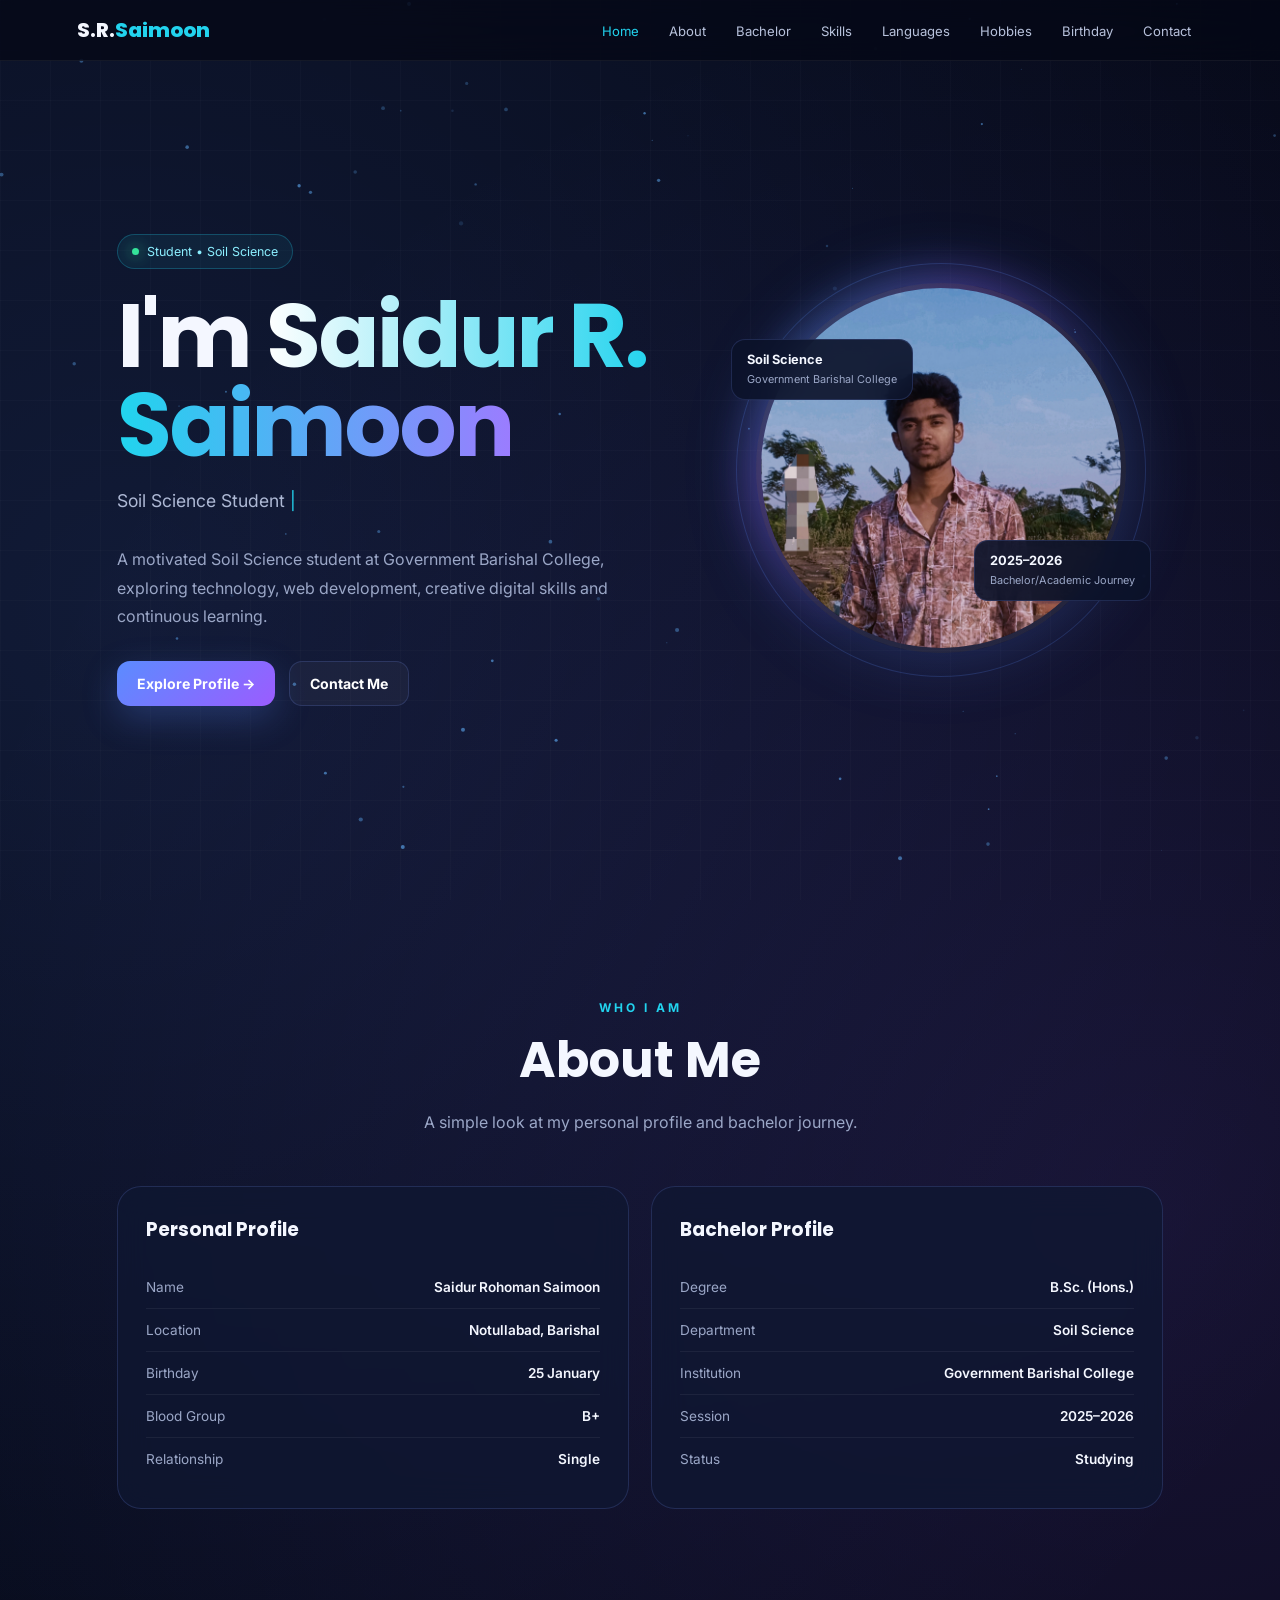
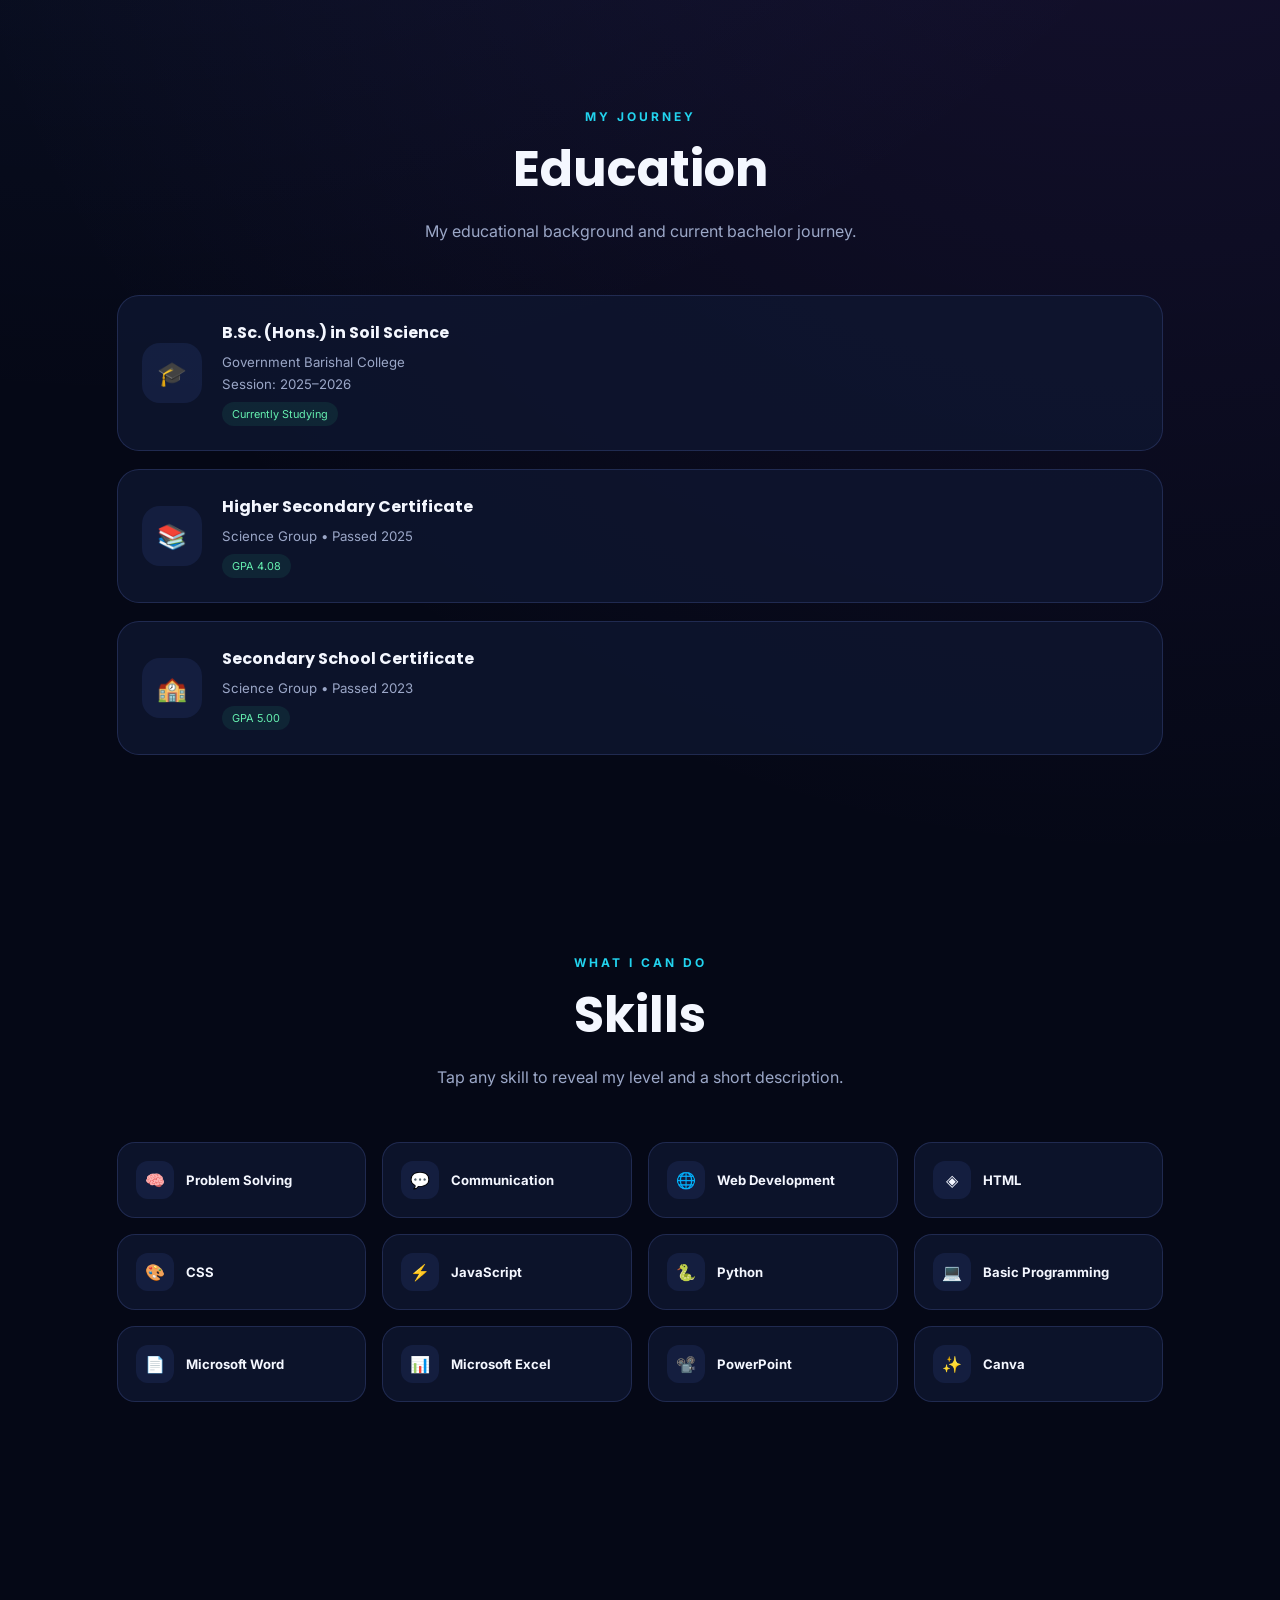
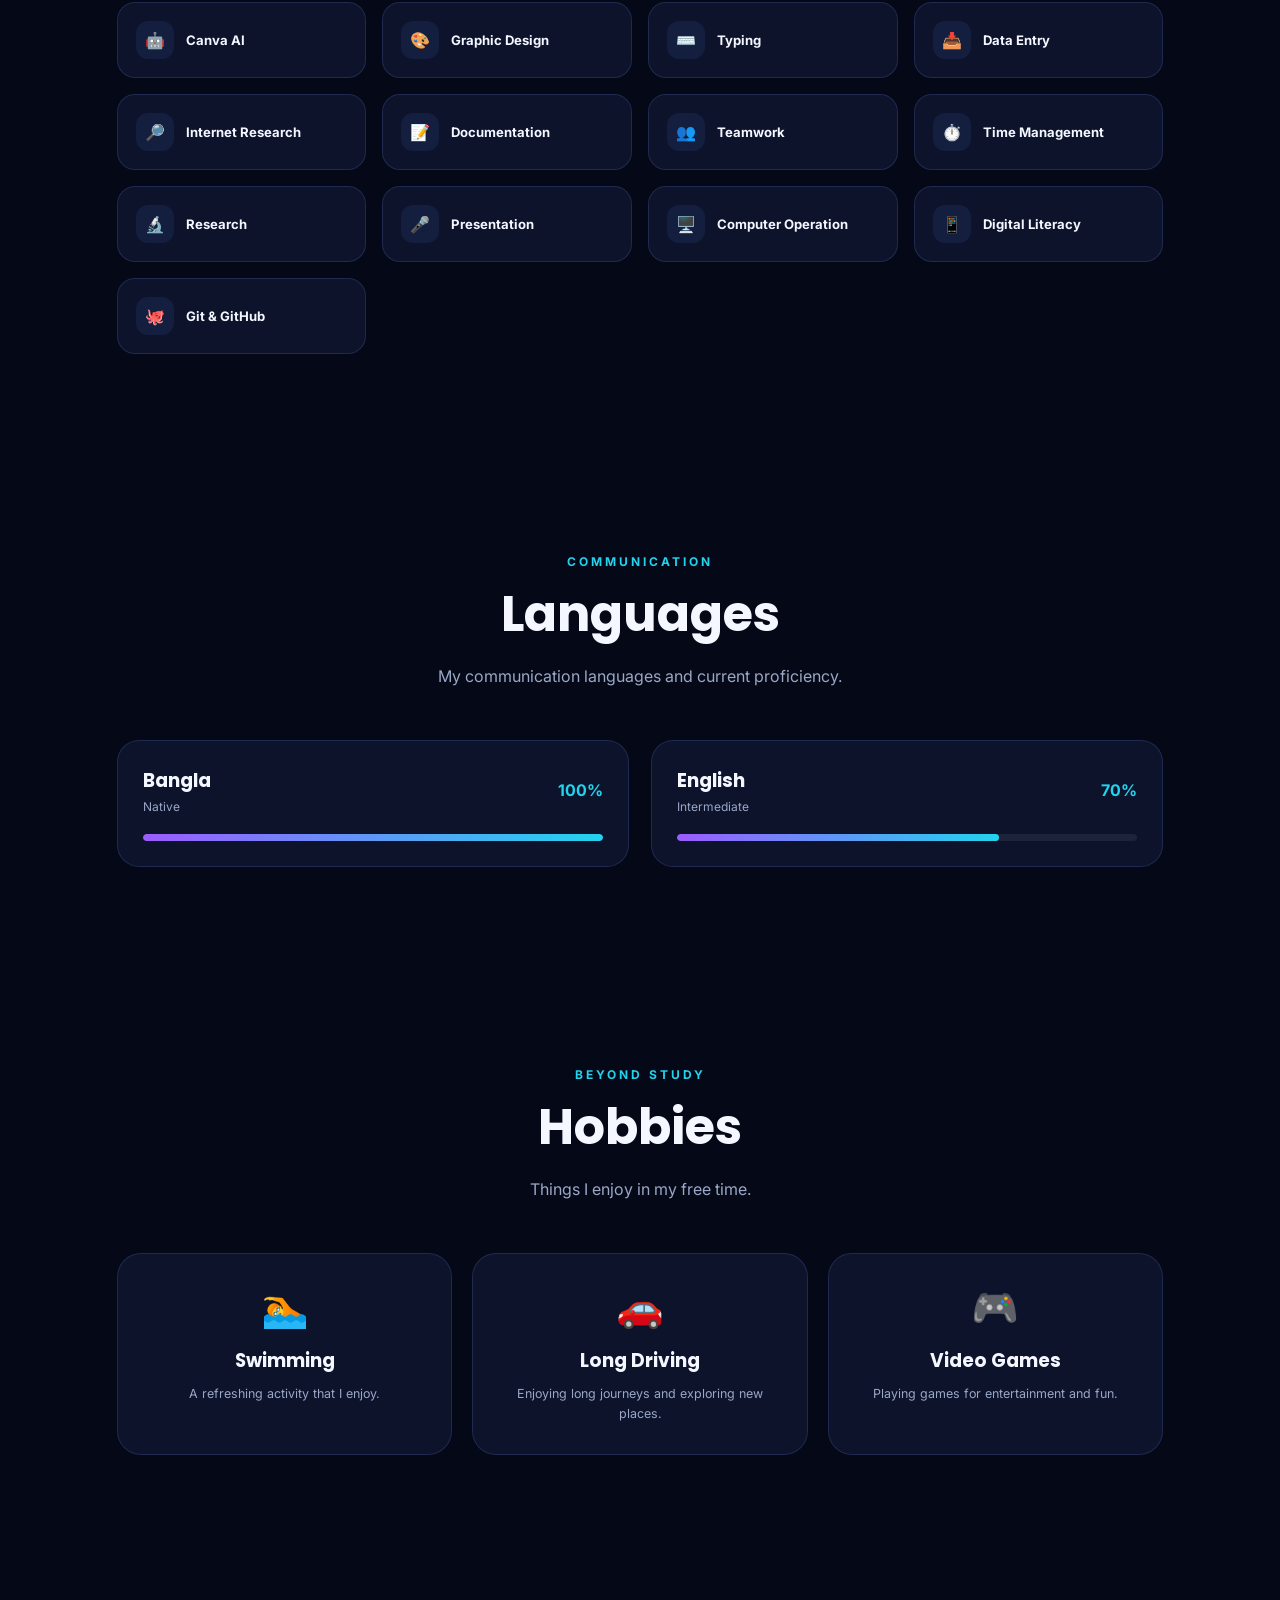
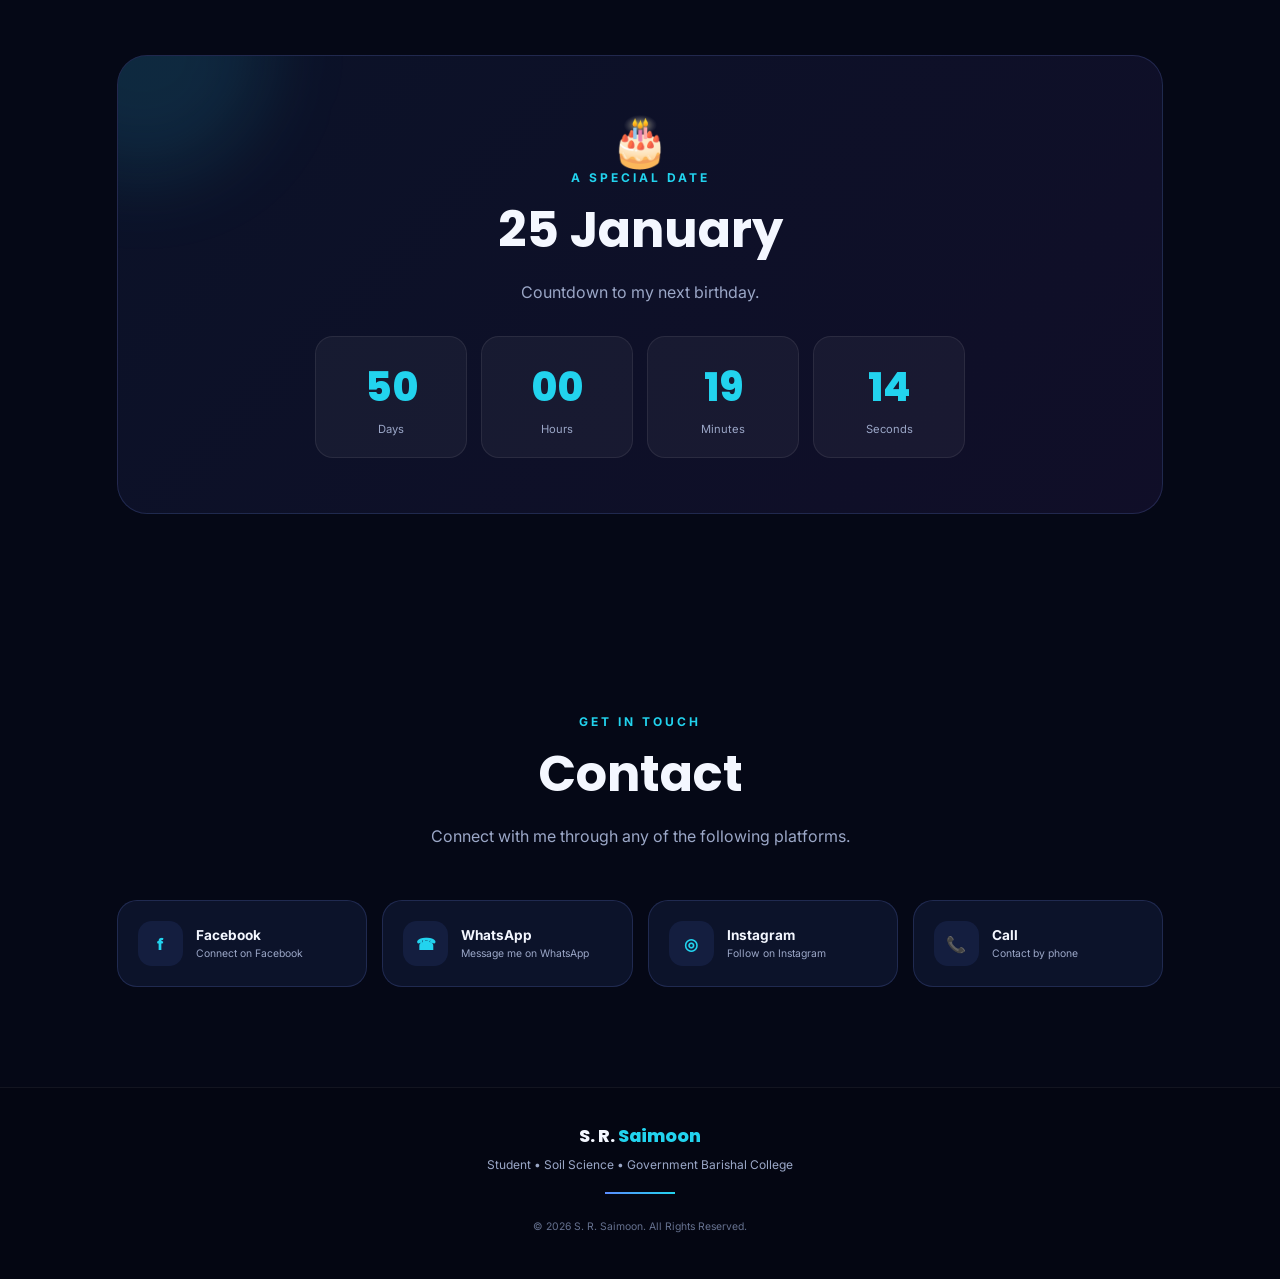
==== commit d5413546: "Revise personal details in index.html Updated personal information including name and academic journ" ====
--- a/index.html
+++ b/index.html
@@ -723,7 +723,7 @@
         <h1>
             I'm
             <span>
-                S. R.<br>
+                Saidur R.<br>
                 Saimoon
             </span>
         </h1>
@@ -766,7 +766,7 @@
 
         <img
             src="profile.jpg"
-            alt="S. R. Saimoon"
+            alt="SAIDUR ROHOMAN SAIMOON"
             class="profile-img"
         >
 
@@ -790,7 +790,8 @@
             </strong>
 
             <small>
-                Bachelor Journey
+                Bachelor/Academic
+                     Journey
             </small>
 
         </div>
@@ -833,7 +834,7 @@
 
             <div class="info-row">
                 <span>Name</span>
-                <span>S. R. Saimoon</span>
+                <span>Saidur Rohoman Saimoon</span>
             </div>
 
             <div class="info-row">
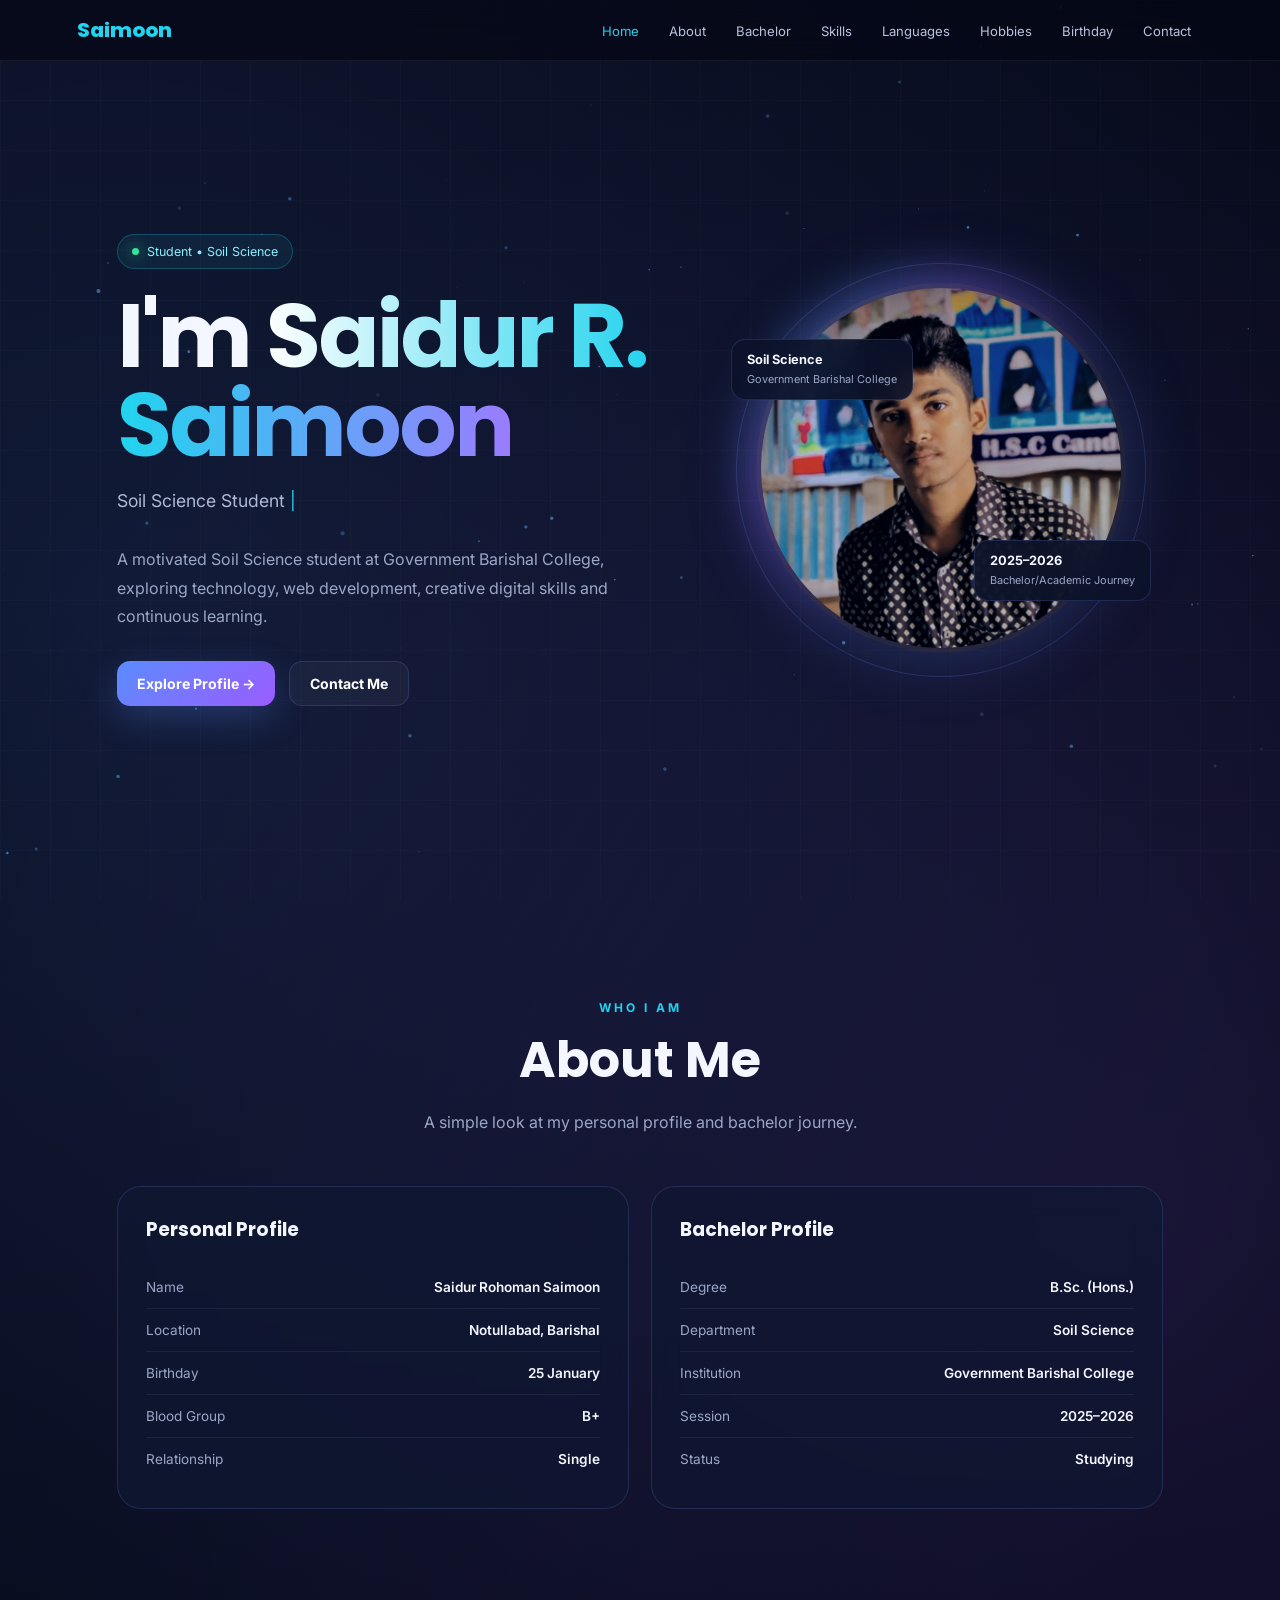
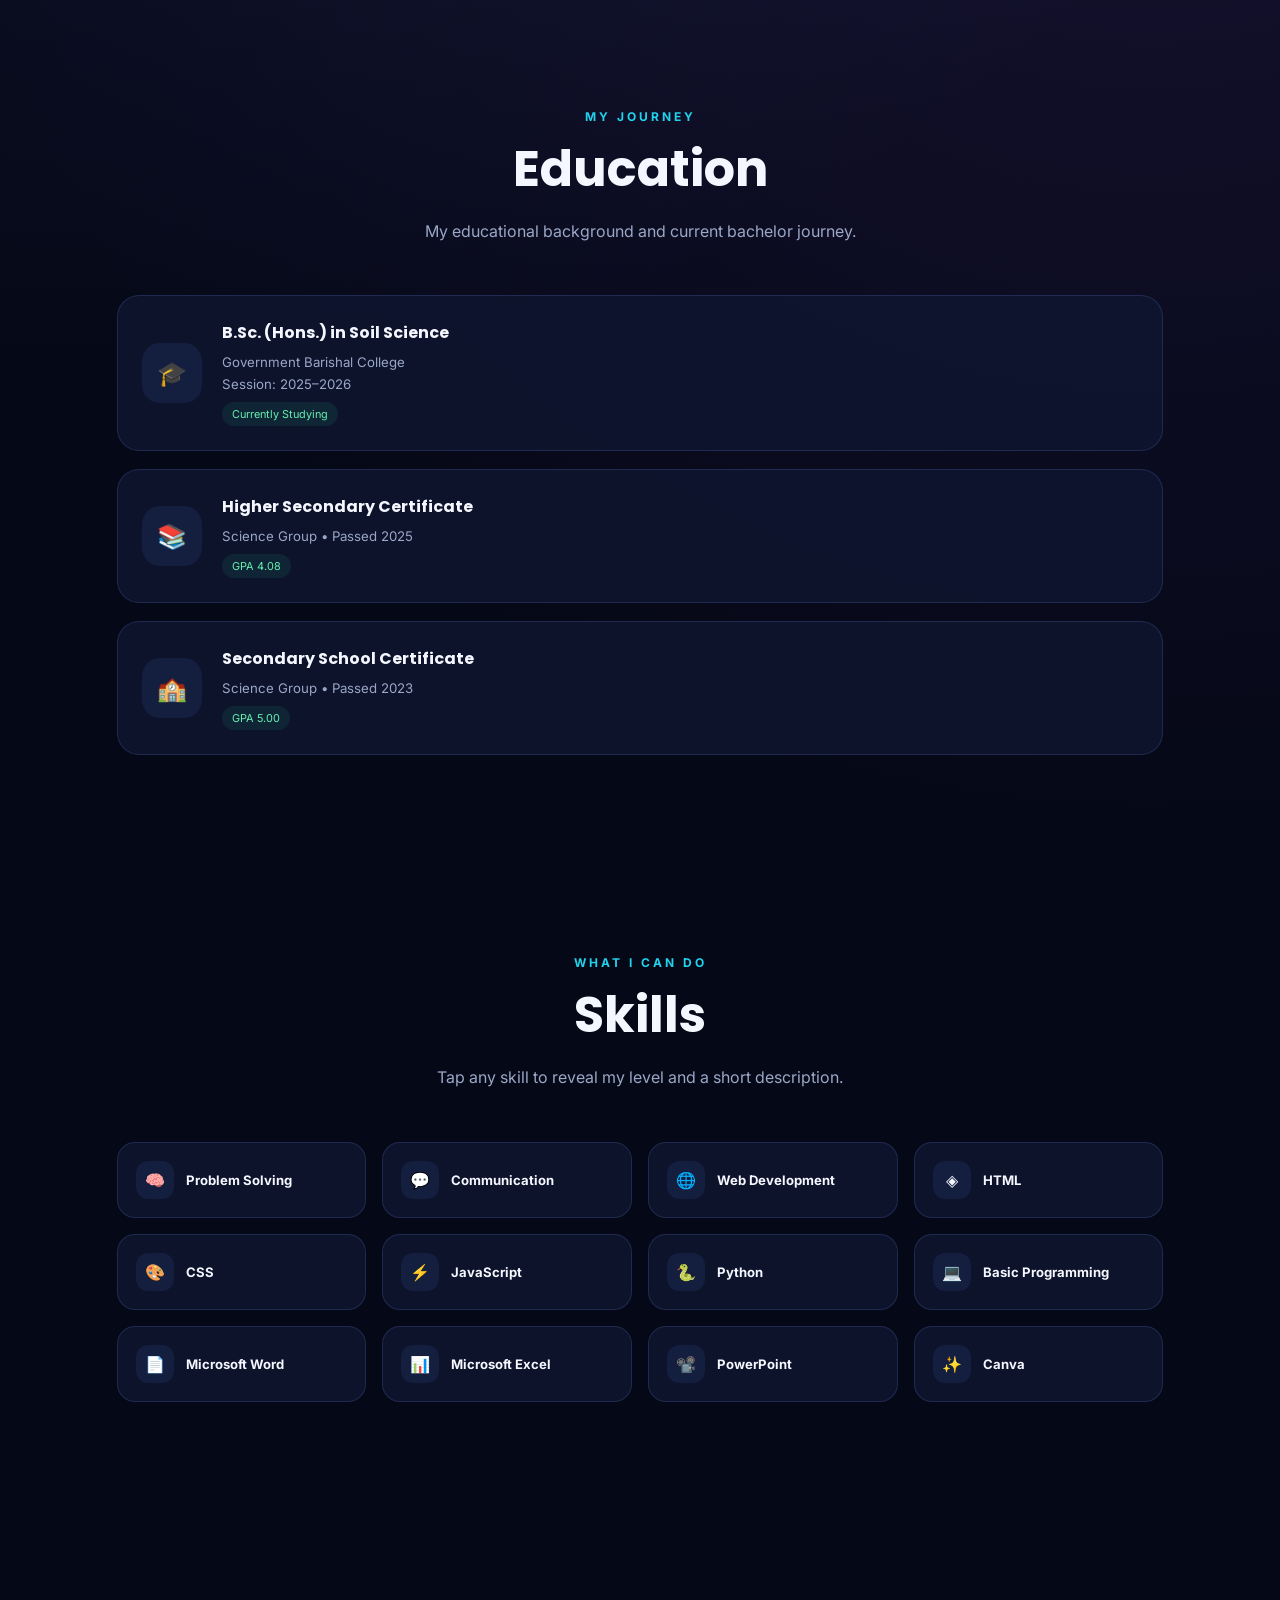
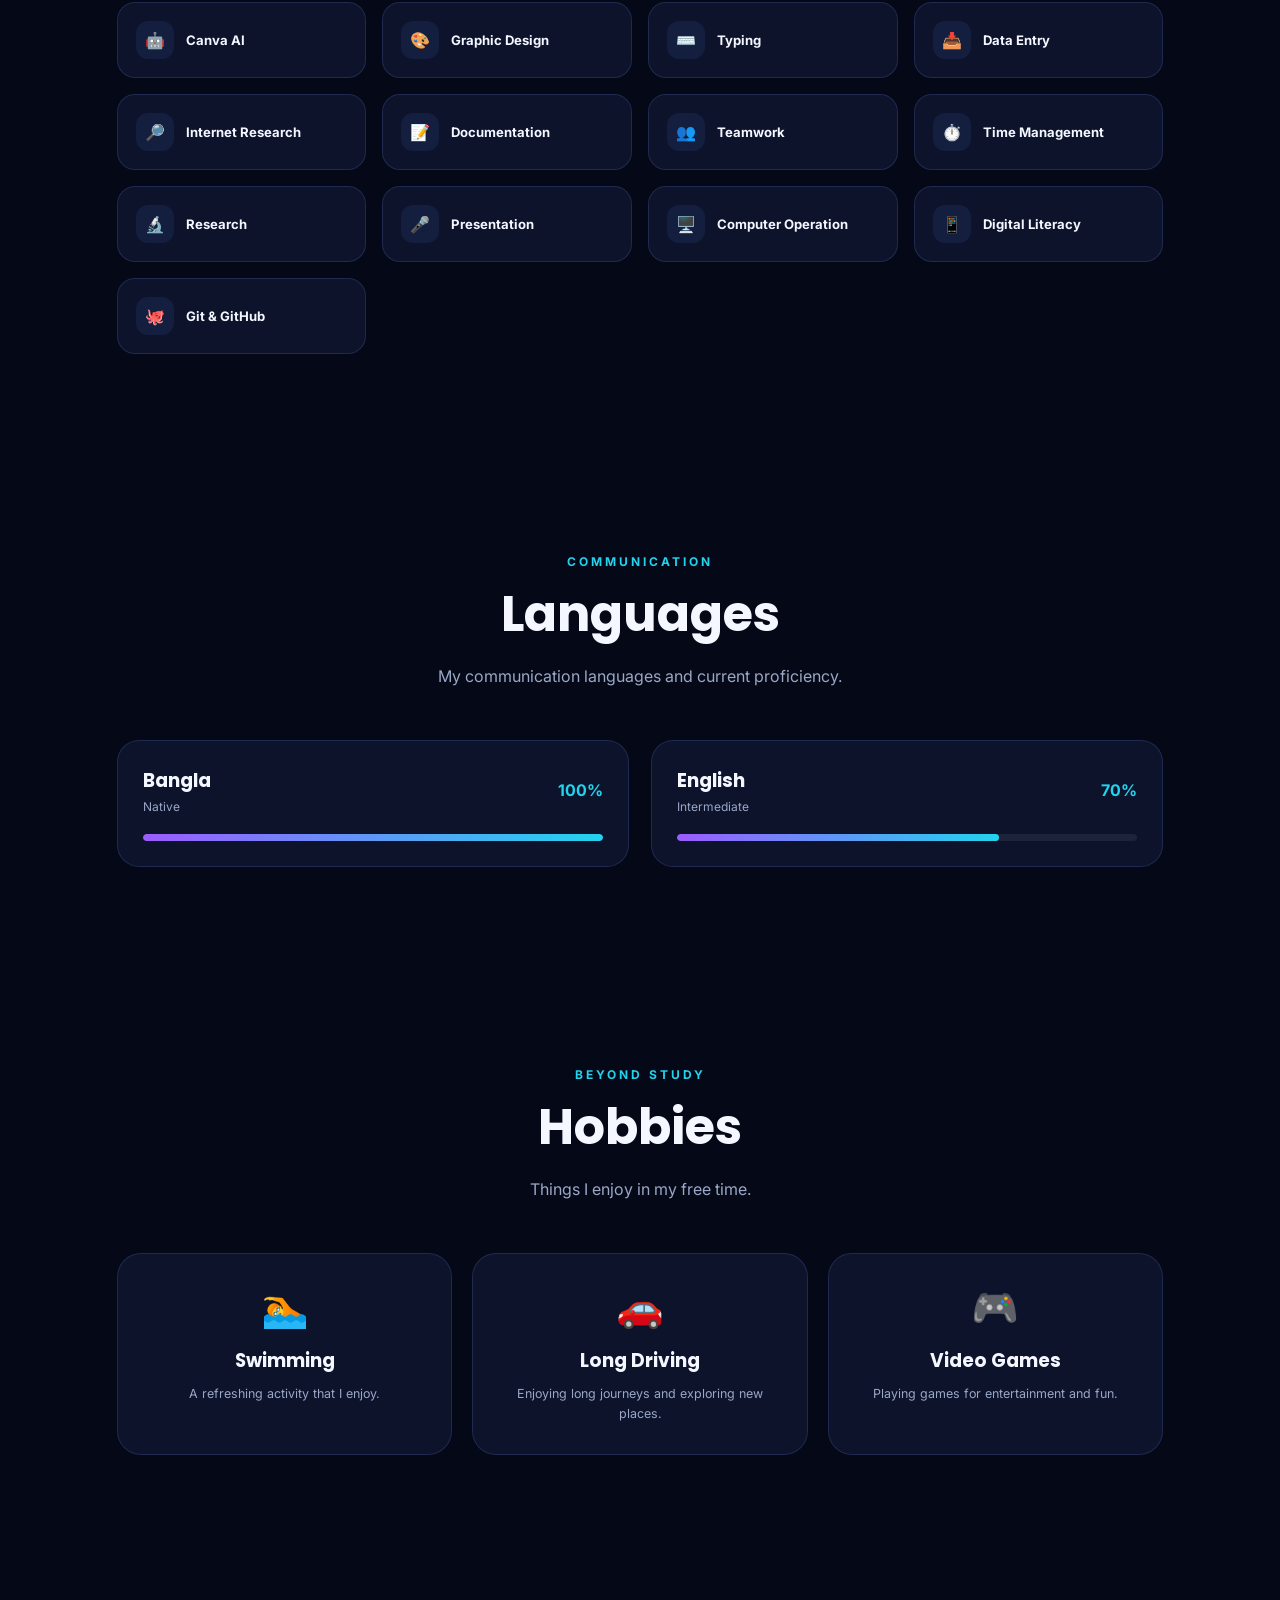
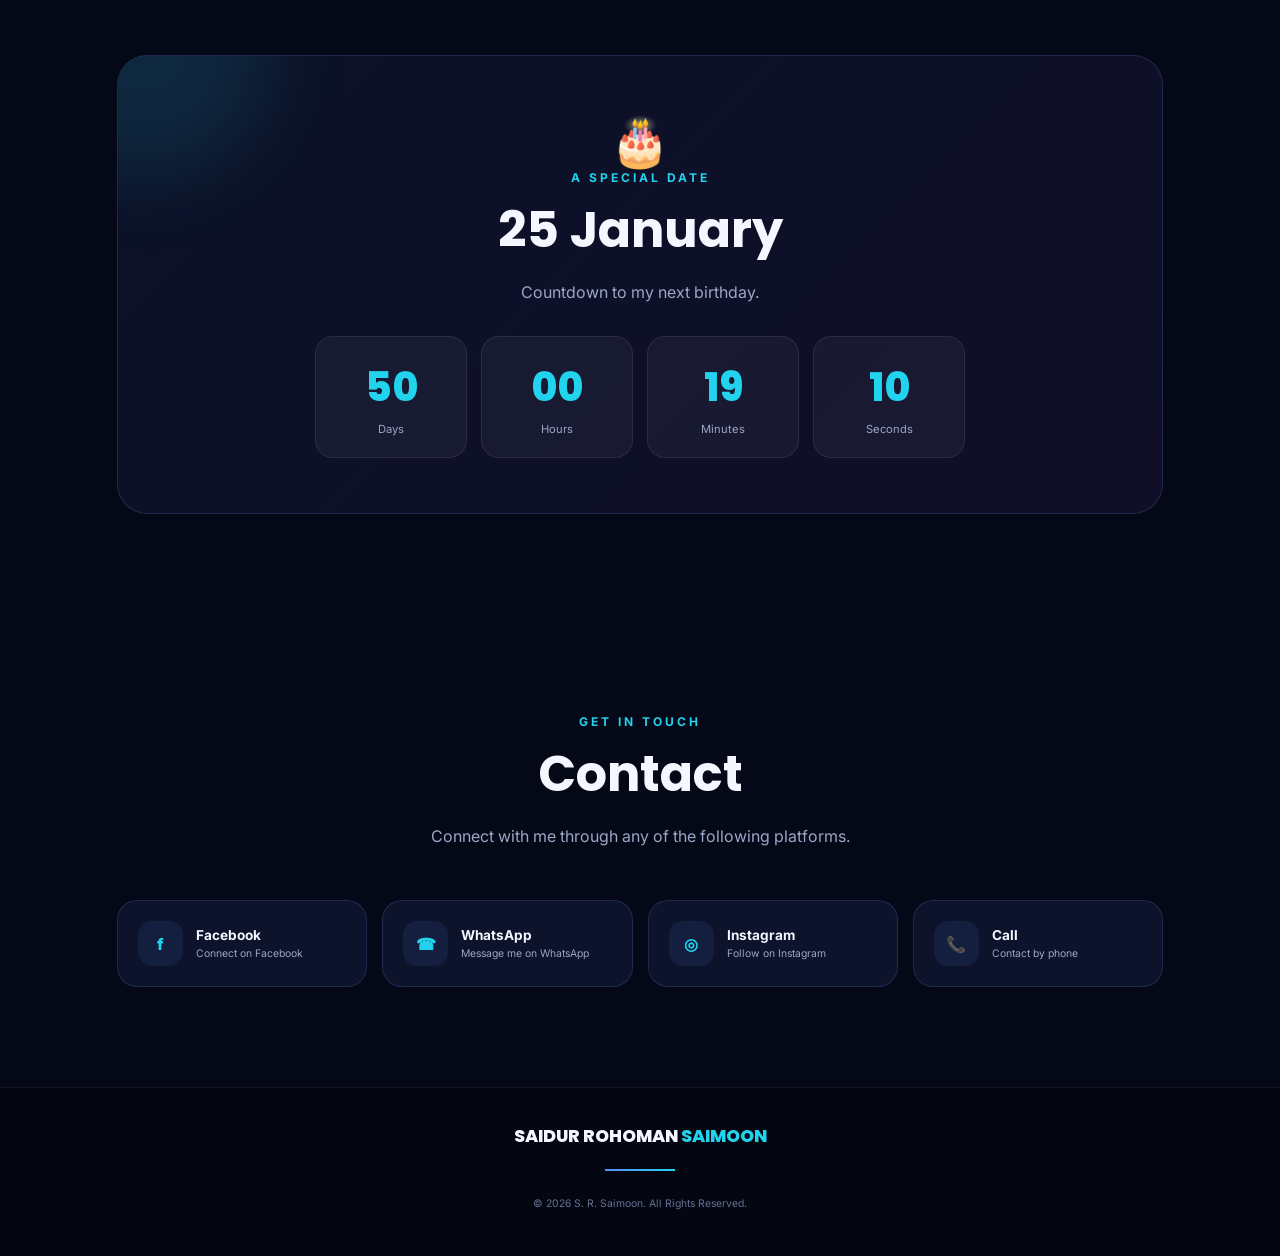
==== commit 1053fcf1: "Update branding in index.html" ====
--- a/index.html
+++ b/index.html
@@ -659,7 +659,7 @@
     <div class="nav-inner">
 
         <a href="#home" class="logo">
-            S.R.<span>Saimoon</span>
+            <span>Saimoon</span>
         </a>
 
         <button
@@ -2139,12 +2139,11 @@
     <div class="footer-inner">
 
         <div class="footer-logo">
-            S. R. <span>Saimoon</span>
+            SAIDUR ROHOMAN <span>SAIMOON</span>
         </div>
 
         <p>
-            Student • Soil Science •
-            Government Barishal College
+            
         </p>
 
         <div class="footer-line"></div>
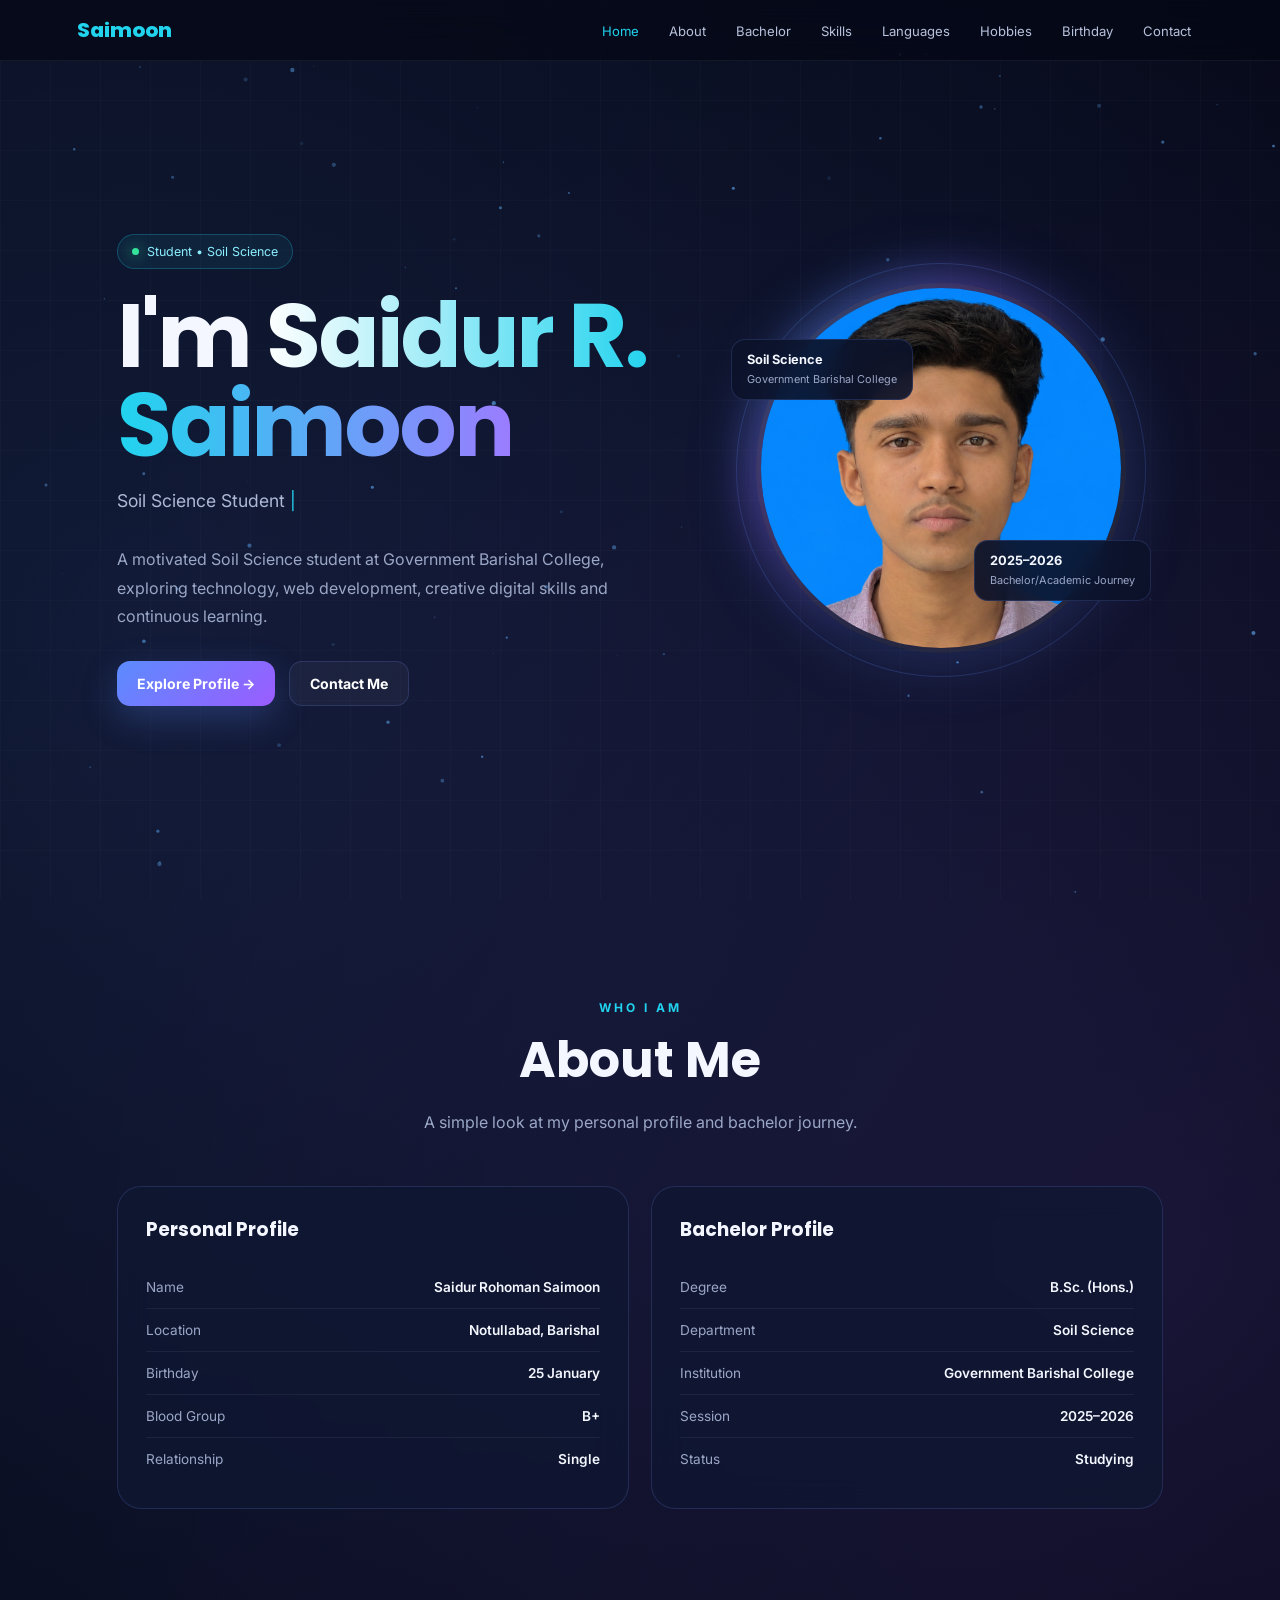
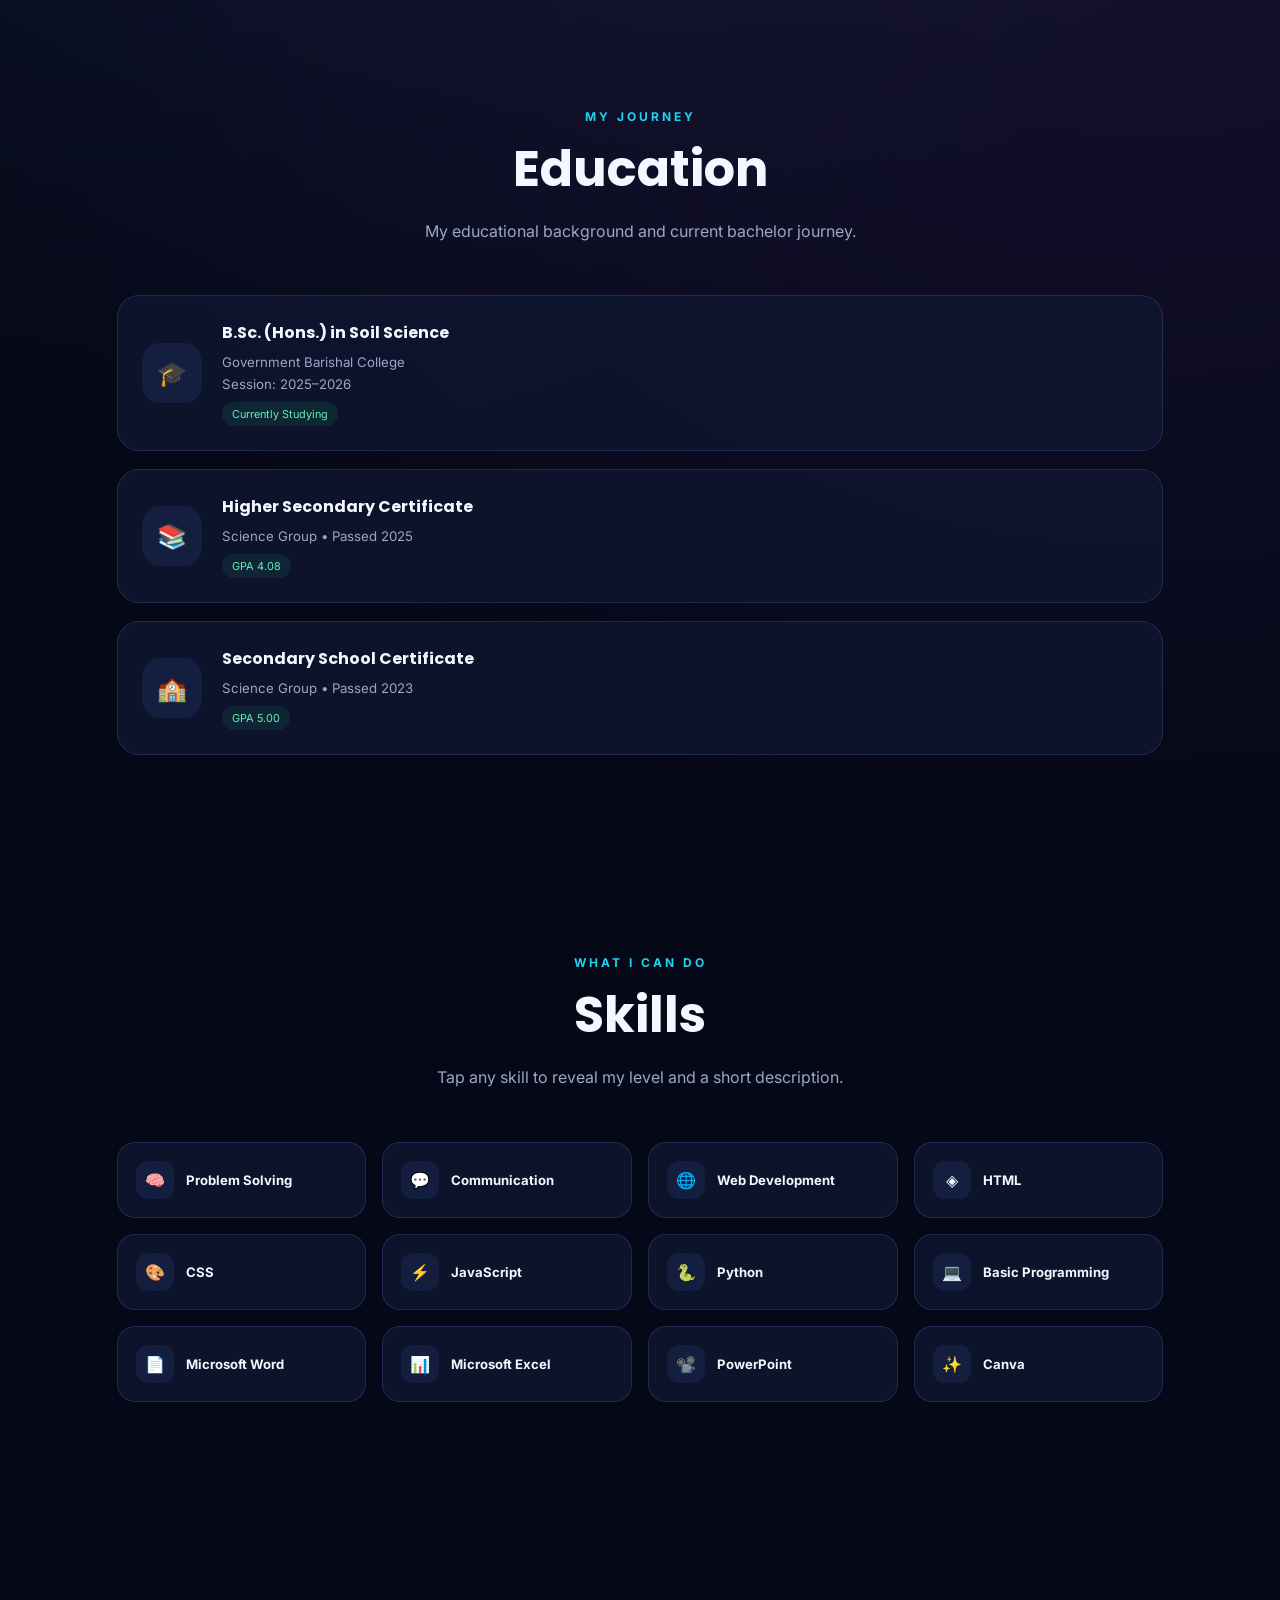
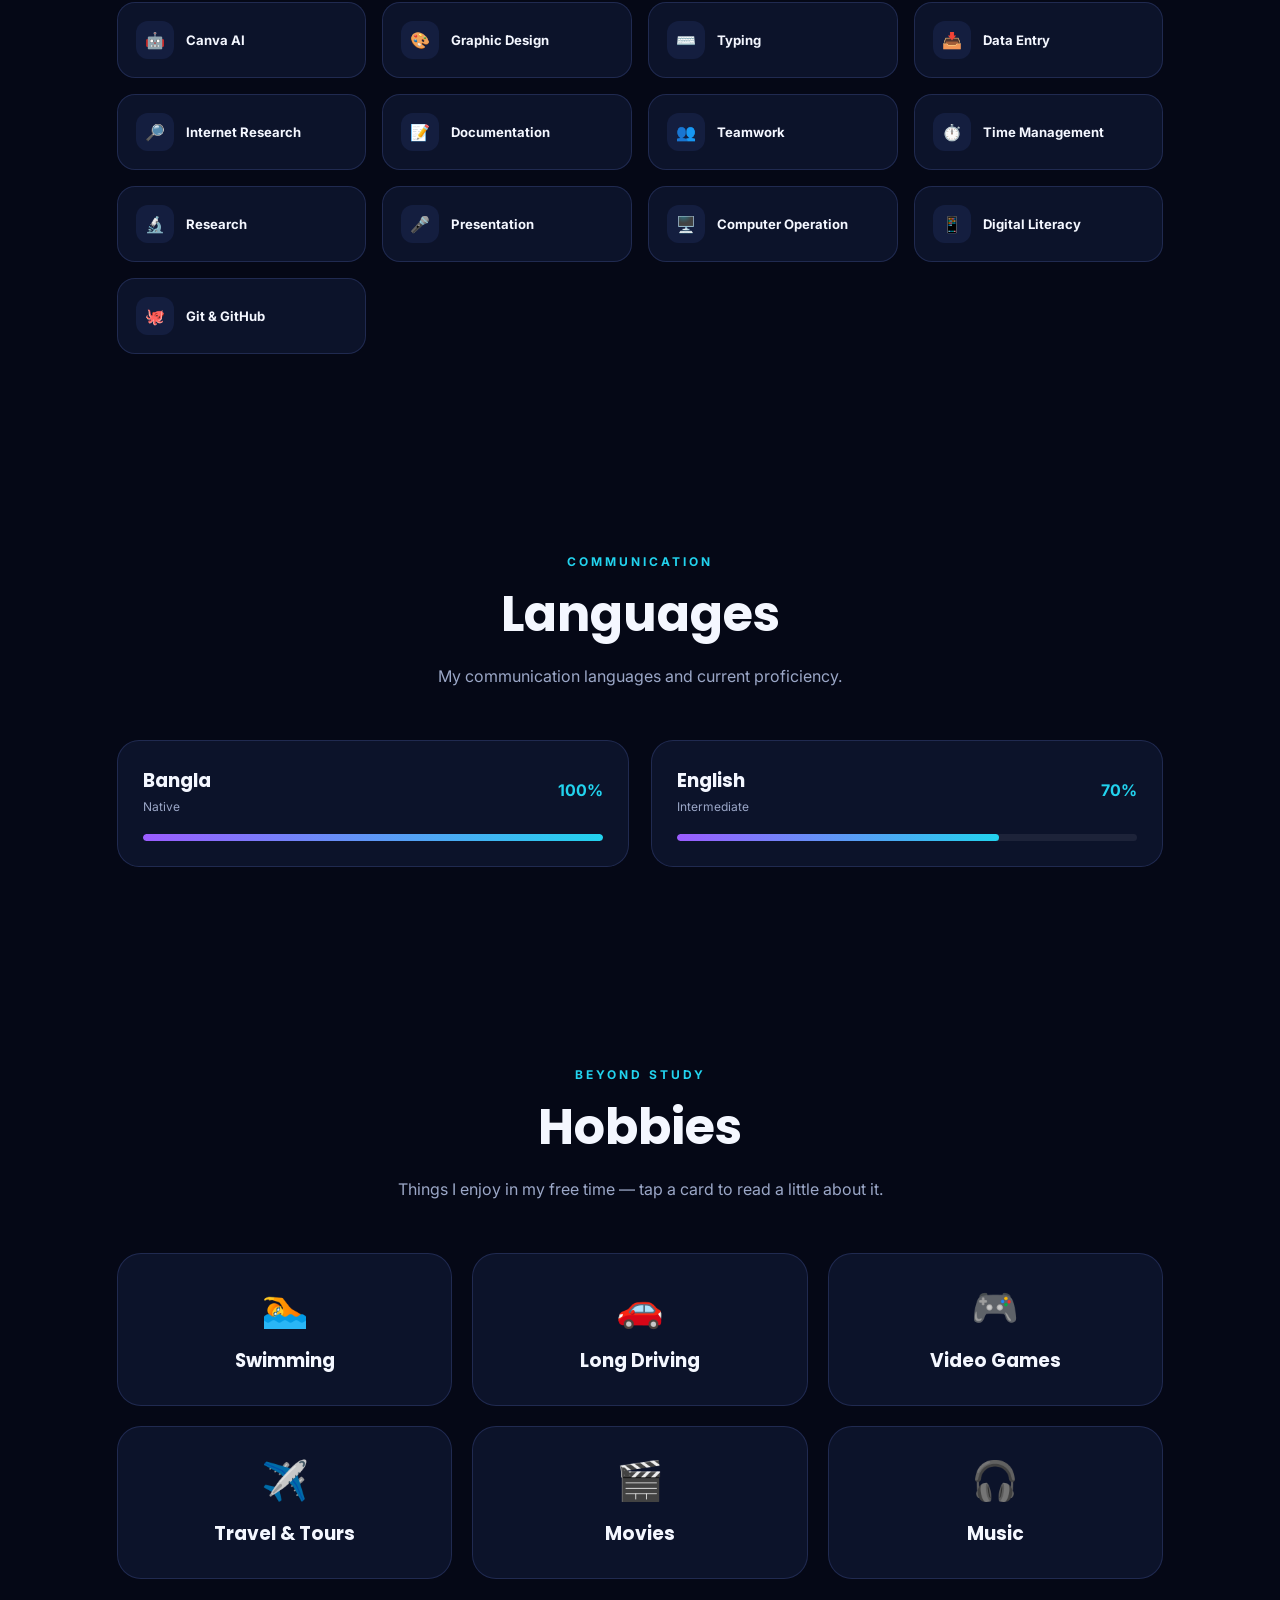
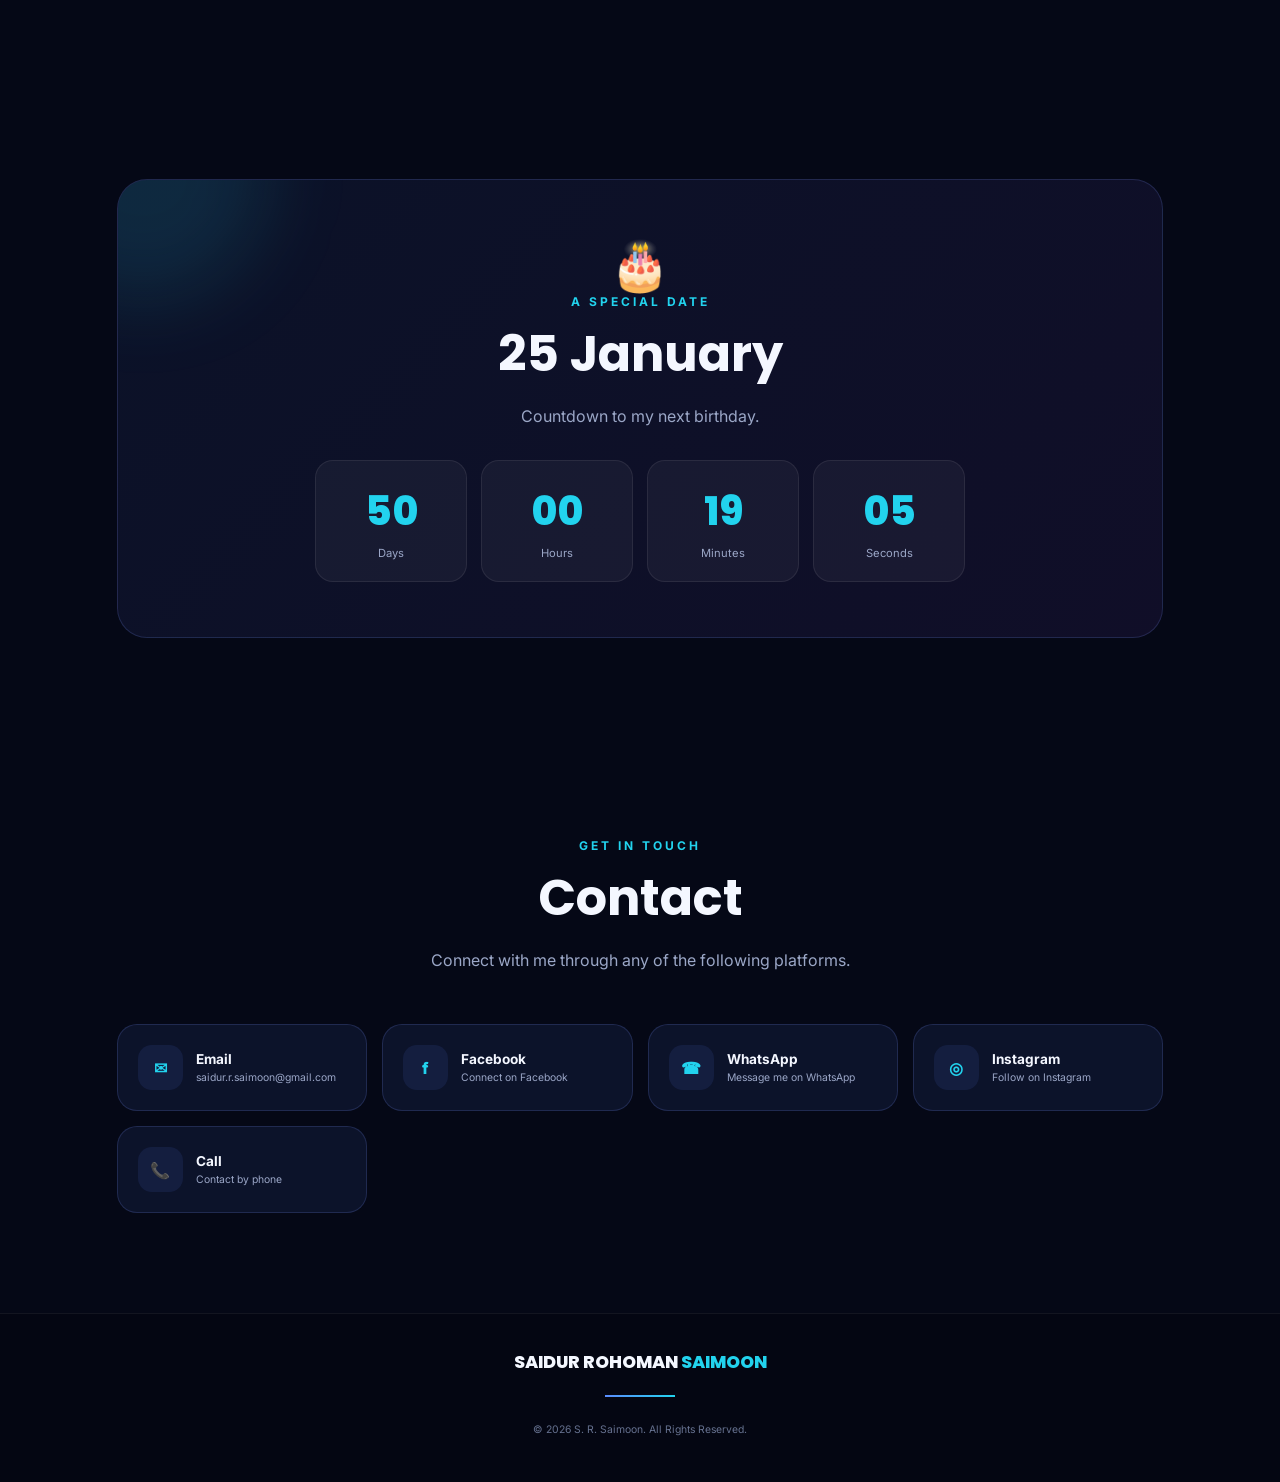
==== commit 55812dbe: "Rename index-4.html to index.html" ====
--- a/index.html
+++ b/index.html
@@ -1861,7 +1861,7 @@
         </h2>
 
         <p>
-            Things I enjoy in my free time.
+            Things I enjoy in my free time — tap a card to read a little about it.
         </p>
 
     </div>
@@ -1870,7 +1870,7 @@
     <div class="hobby-grid">
 
 
-        <div class="hobby-card reveal">
+        <div class="hobby-card reveal" data-text="A refreshing activity that I enjoy.">
 
             <div class="hobby-icon">
                 🏊
@@ -1880,15 +1880,14 @@
                 Swimming
             </h3>
 
-            <p>
-                A refreshing activity
-                that I enjoy.
-            </p>
-
-        </div>
-
-
-        <div class="hobby-card reveal">
+            <div class="hobby-desc">
+                <span class="hobby-typed"></span><span class="hobby-cursor">|</span>
+            </div>
+
+        </div>
+
+
+        <div class="hobby-card reveal" data-text="Enjoying long journeys and exploring new places.">
 
             <div class="hobby-icon">
                 🚗
@@ -1898,15 +1897,14 @@
                 Long Driving
             </h3>
 
-            <p>
-                Enjoying long journeys
-                and exploring new places.
-            </p>
-
-        </div>
-
-
-        <div class="hobby-card reveal">
+            <div class="hobby-desc">
+                <span class="hobby-typed"></span><span class="hobby-cursor">|</span>
+            </div>
+
+        </div>
+
+
+        <div class="hobby-card reveal" data-text="Playing games for entertainment and fun.">
 
             <div class="hobby-icon">
                 🎮
@@ -1916,10 +1914,60 @@
                 Video Games
             </h3>
 
-            <p>
-                Playing games for
-                entertainment and fun.
-            </p>
+            <div class="hobby-desc">
+                <span class="hobby-typed"></span><span class="hobby-cursor">|</span>
+            </div>
+
+        </div>
+
+
+        <div class="hobby-card reveal" data-text="Exploring new places and different cultures.">
+
+            <div class="hobby-icon">
+                ✈️
+            </div>
+
+            <h3>
+                Travel &amp; Tours
+            </h3>
+
+            <div class="hobby-desc">
+                <span class="hobby-typed"></span><span class="hobby-cursor">|</span>
+            </div>
+
+        </div>
+
+
+        <div class="hobby-card reveal" data-text="Watching movies to relax and enjoy good stories.">
+
+            <div class="hobby-icon">
+                🎬
+            </div>
+
+            <h3>
+                Movies
+            </h3>
+
+            <div class="hobby-desc">
+                <span class="hobby-typed"></span><span class="hobby-cursor">|</span>
+            </div>
+
+        </div>
+
+
+        <div class="hobby-card reveal" data-text="Listening to music for focus and relaxation.">
+
+            <div class="hobby-icon">
+                🎧
+            </div>
+
+            <h3>
+                Music
+            </h3>
+
+            <div class="hobby-desc">
+                <span class="hobby-typed"></span><span class="hobby-cursor">|</span>
+            </div>
 
         </div>
 
@@ -2041,6 +2089,27 @@
 
 
     <div class="contact-grid">
+
+
+        <a
+            href="mailto:saidur.r.saimoon@gmail.com"
+            class="contact-card reveal">
+
+            <div class="contact-icon">
+                ✉
+            </div>
+
+            <div>
+                <h3>
+                    Email
+                </h3>
+
+                <p>
+                    saidur.r.saimoon@gmail.com
+                </p>
+            </div>
+
+        </a>
 
 
         <a
@@ -2612,6 +2681,8 @@
 
     border-radius:24px;
 
+    cursor:pointer;
+
     transition:.4s;
 }
 
@@ -2624,6 +2695,26 @@
     rgba(155,92,255,.45);
 }
 
+.hobby-card.pulse{
+    animation:hobbyPulse .5s ease;
+}
+
+@keyframes hobbyPulse{
+
+    0%{
+        transform:scale(1);
+    }
+
+    45%{
+        transform:scale(1.05);
+    }
+
+    100%{
+        transform:scale(1);
+    }
+
+}
+
 .hobby-icon{
     font-size:2.4rem;
 
@@ -2637,14 +2728,31 @@
     font-family:"Poppins",sans-serif;
 }
 
-.hobby-card p{
+.hobby-desc{
+    max-height:0;
+    overflow:hidden;
+    opacity:0;
+    margin-top:0;
+
+    transition:
+    max-height .4s ease,
+    opacity .4s ease,
+    margin-top .4s ease;
+
+    color:var(--muted);
+    font-size:.78rem;
+    line-height:1.6;
+}
+
+.hobby-card.open .hobby-desc{
+    max-height:120px;
+    opacity:1;
     margin-top:9px;
-
-    color:var(--muted);
-
-    font-size:.78rem;
-
-    line-height:1.6;
+}
+
+.hobby-cursor{
+    color:var(--cyan);
+    animation:blink 1s infinite;
 }
 
 @keyframes hobbyFloat{
@@ -3136,6 +3244,66 @@
     card.addEventListener("click", () => {
 
         card.classList.toggle("active");
+
+    });
+
+});
+
+
+
+/* HOBBY CLICK */
+
+document
+.querySelectorAll(".hobby-card")
+.forEach(card => {
+
+    const typedEl =
+    card.querySelector(".hobby-typed");
+
+    const fullText =
+    card.dataset.text || "";
+
+    let typeTimer = null;
+    let charIndex = 0;
+
+    card.addEventListener("click", () => {
+
+        card.classList.add("pulse");
+
+        setTimeout(
+            () => card.classList.remove("pulse"),
+            500
+        );
+
+        const isOpen =
+        card.classList.contains("open");
+
+        clearInterval(typeTimer);
+
+        if(isOpen){
+
+            card.classList.remove("open");
+            typedEl.textContent = "";
+            return;
+
+        }
+
+        card.classList.add("open");
+        charIndex = 0;
+        typedEl.textContent = "";
+
+        typeTimer = setInterval(() => {
+
+            typedEl.textContent +=
+            fullText.charAt(charIndex);
+
+            charIndex++;
+
+            if(charIndex >= fullText.length){
+                clearInterval(typeTimer);
+            }
+
+        }, 28);
 
     });
 
